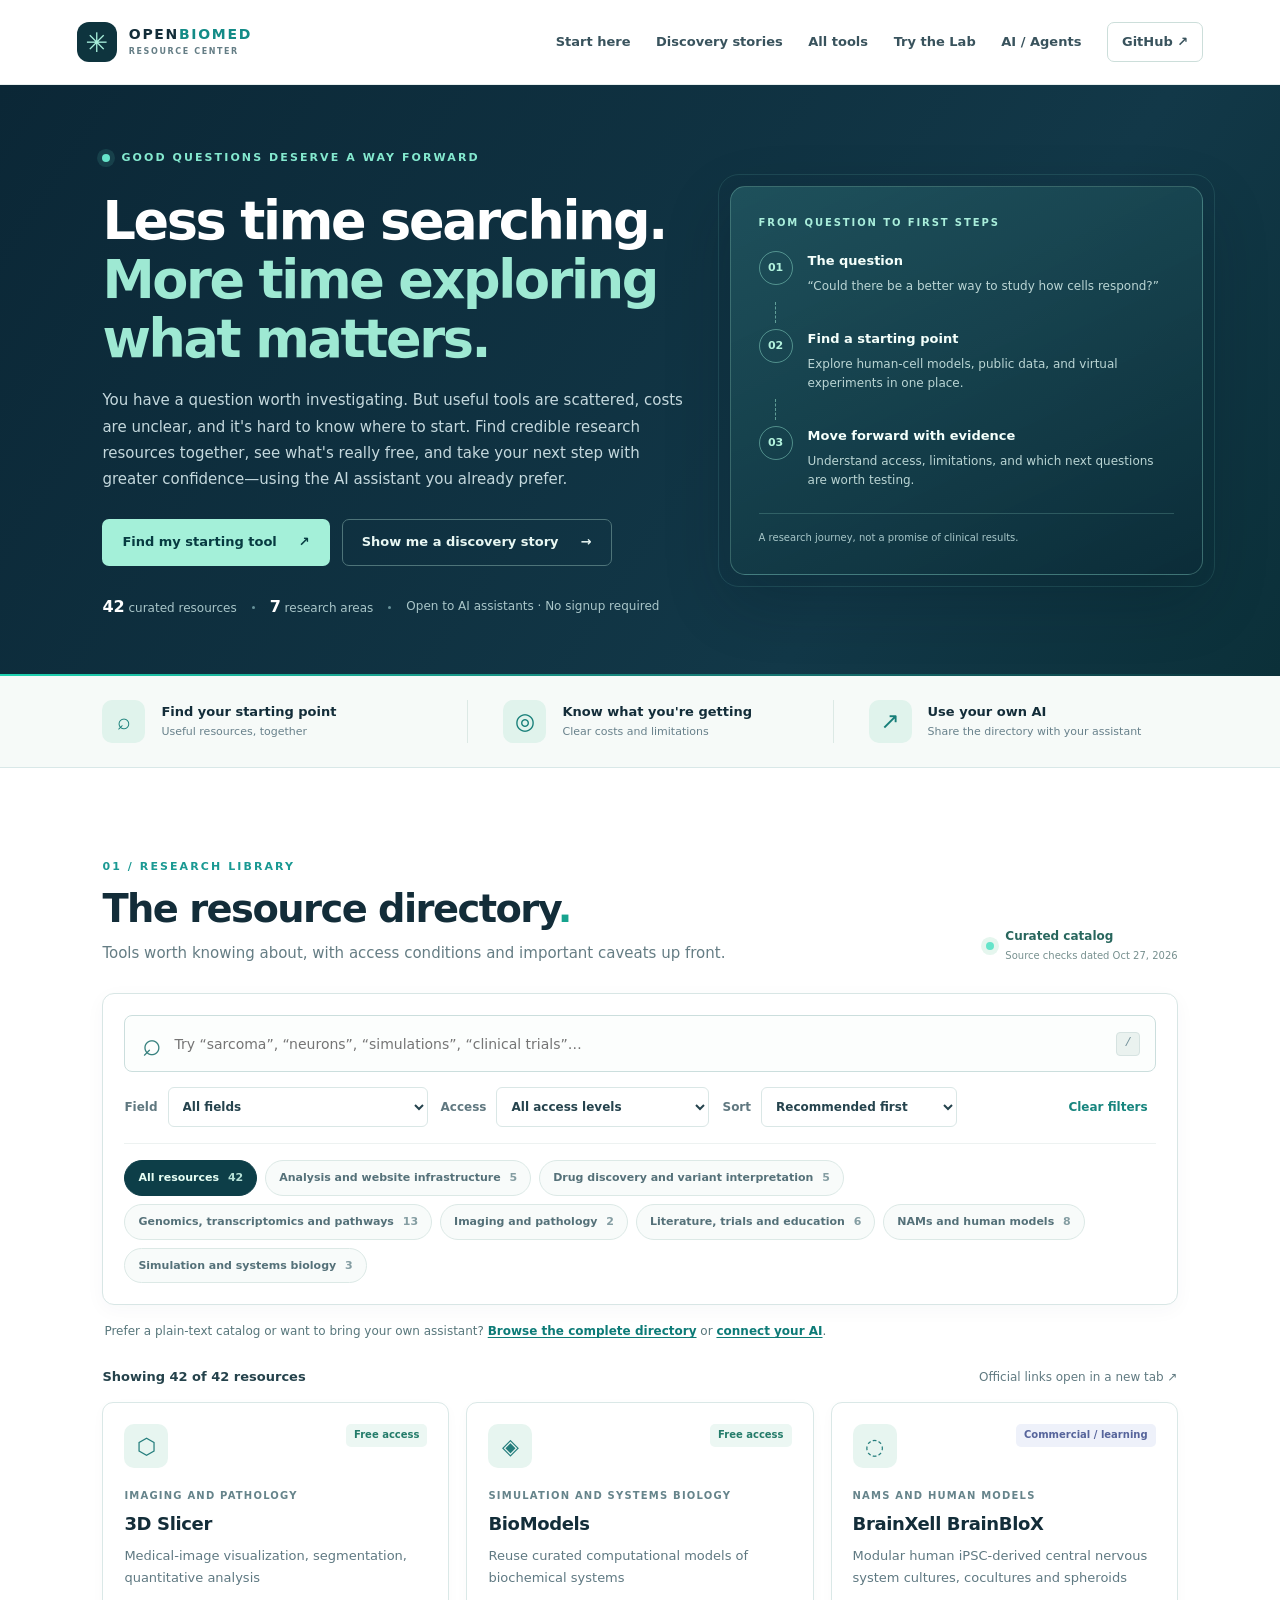
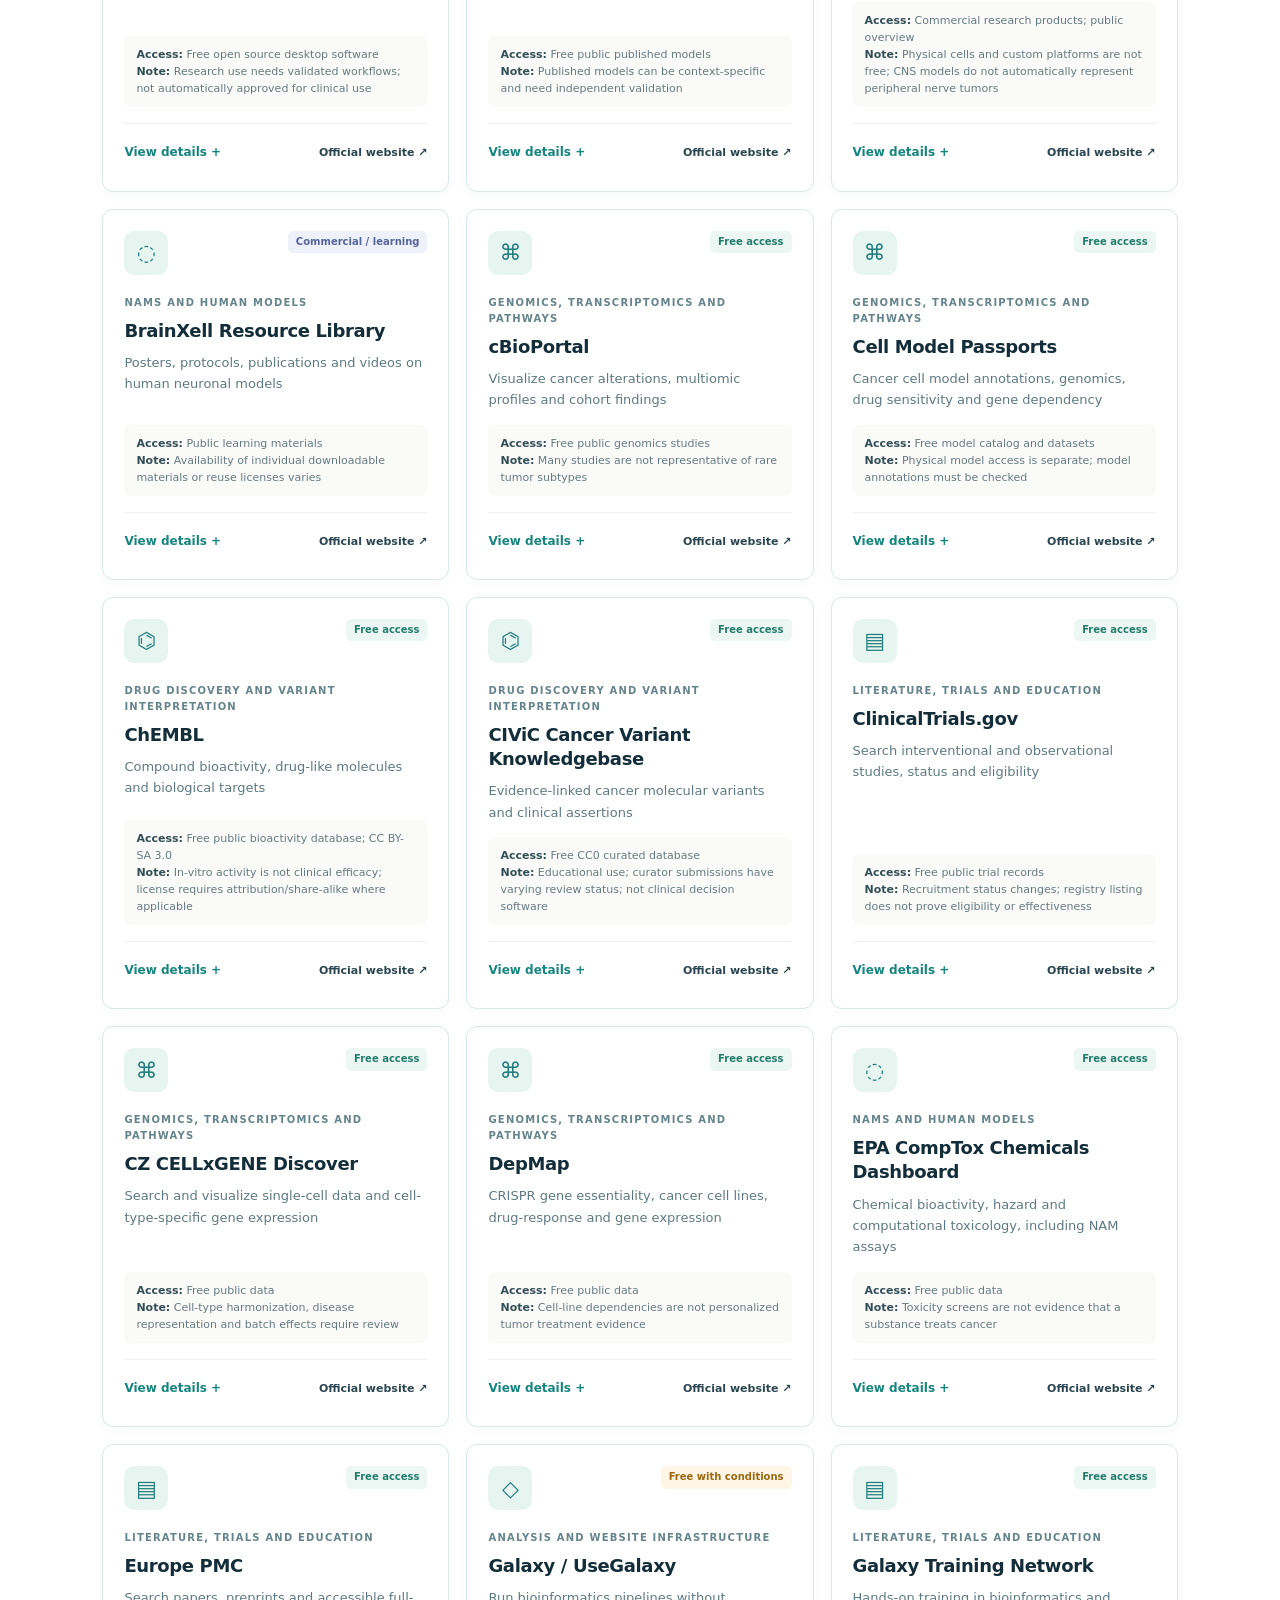
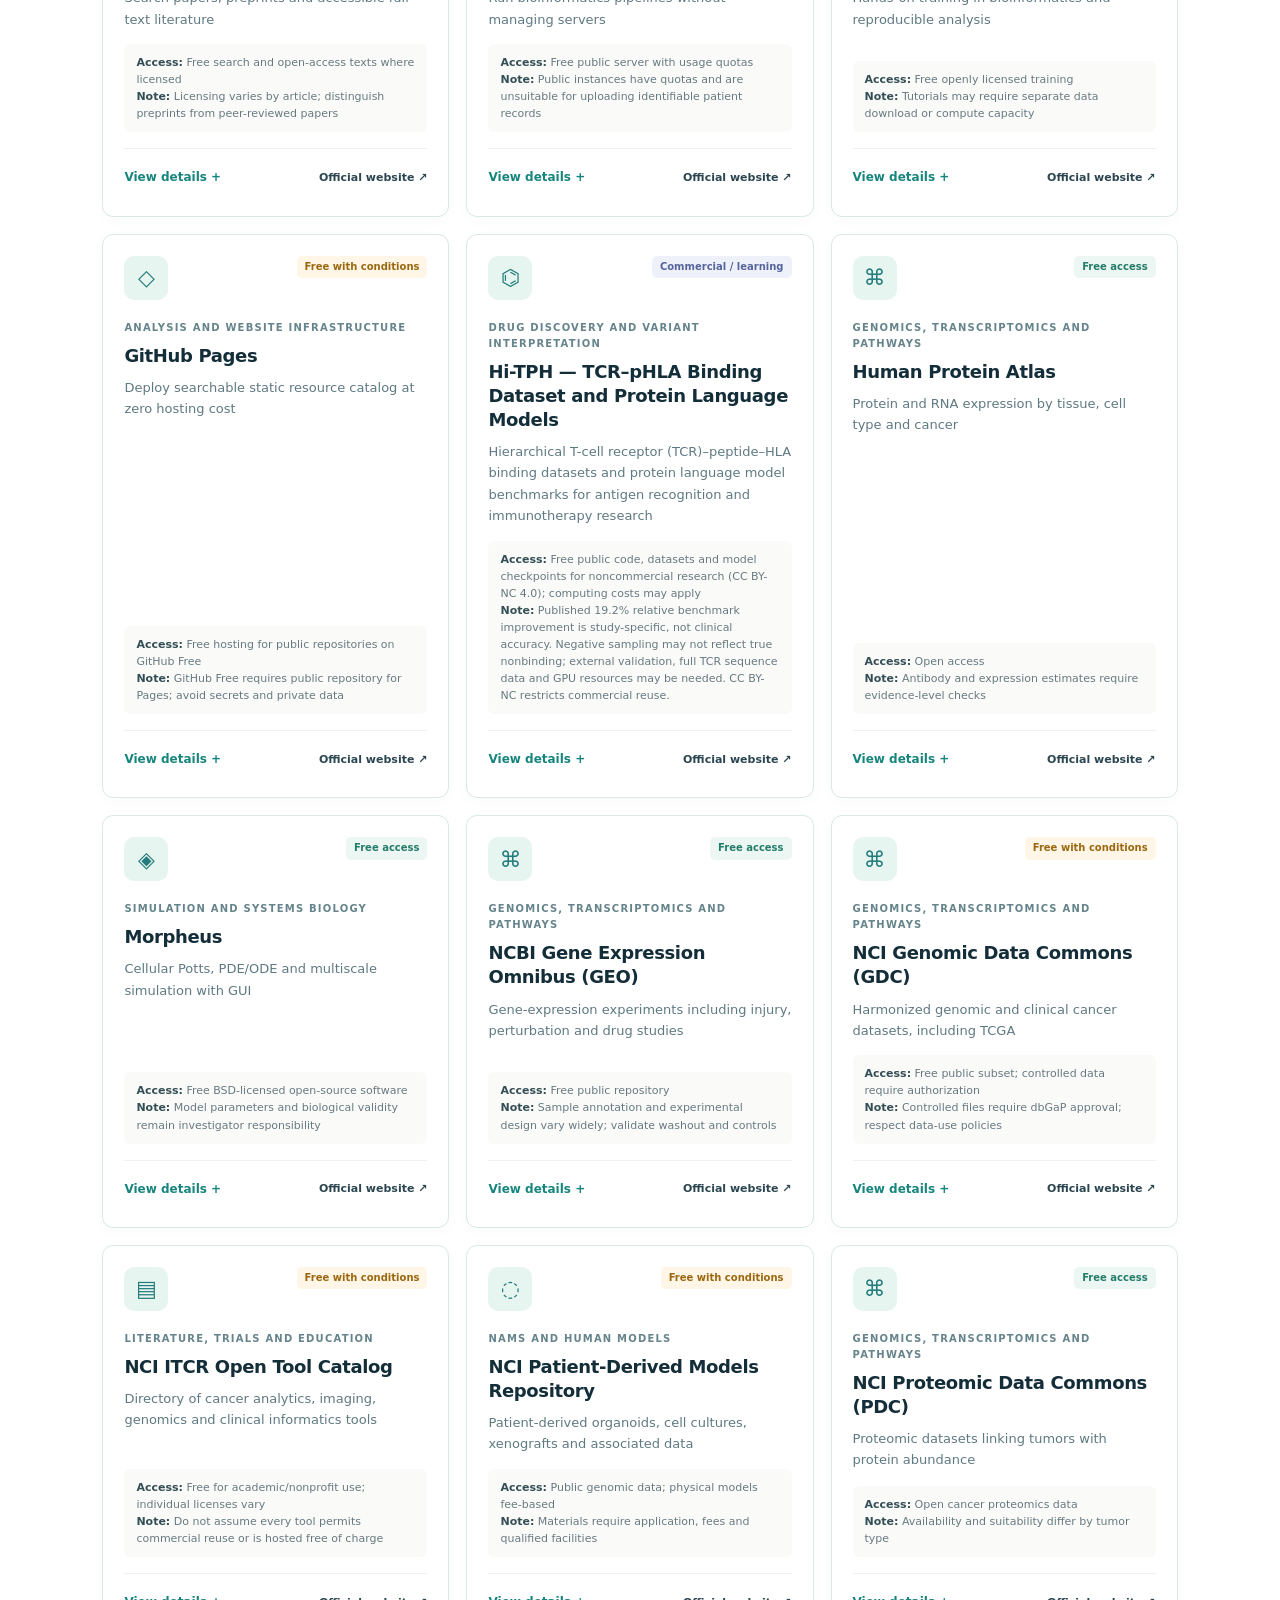
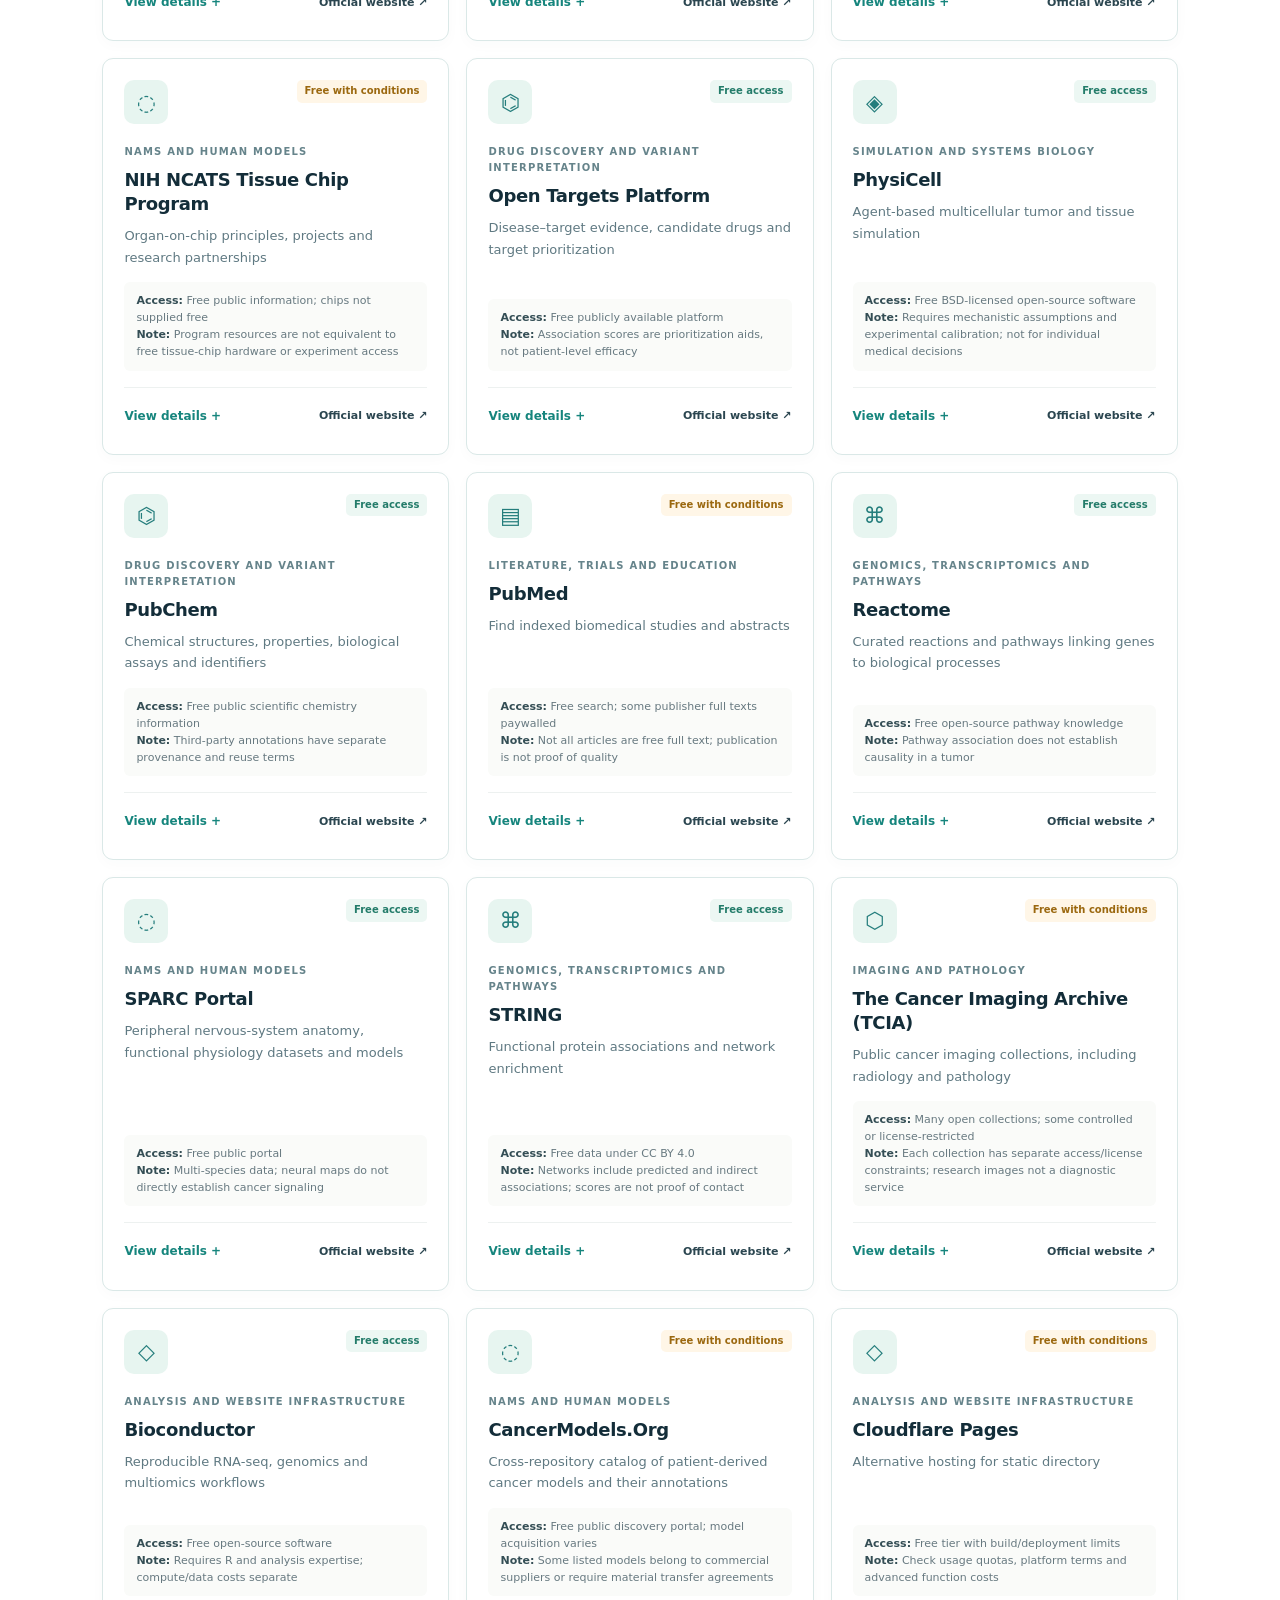
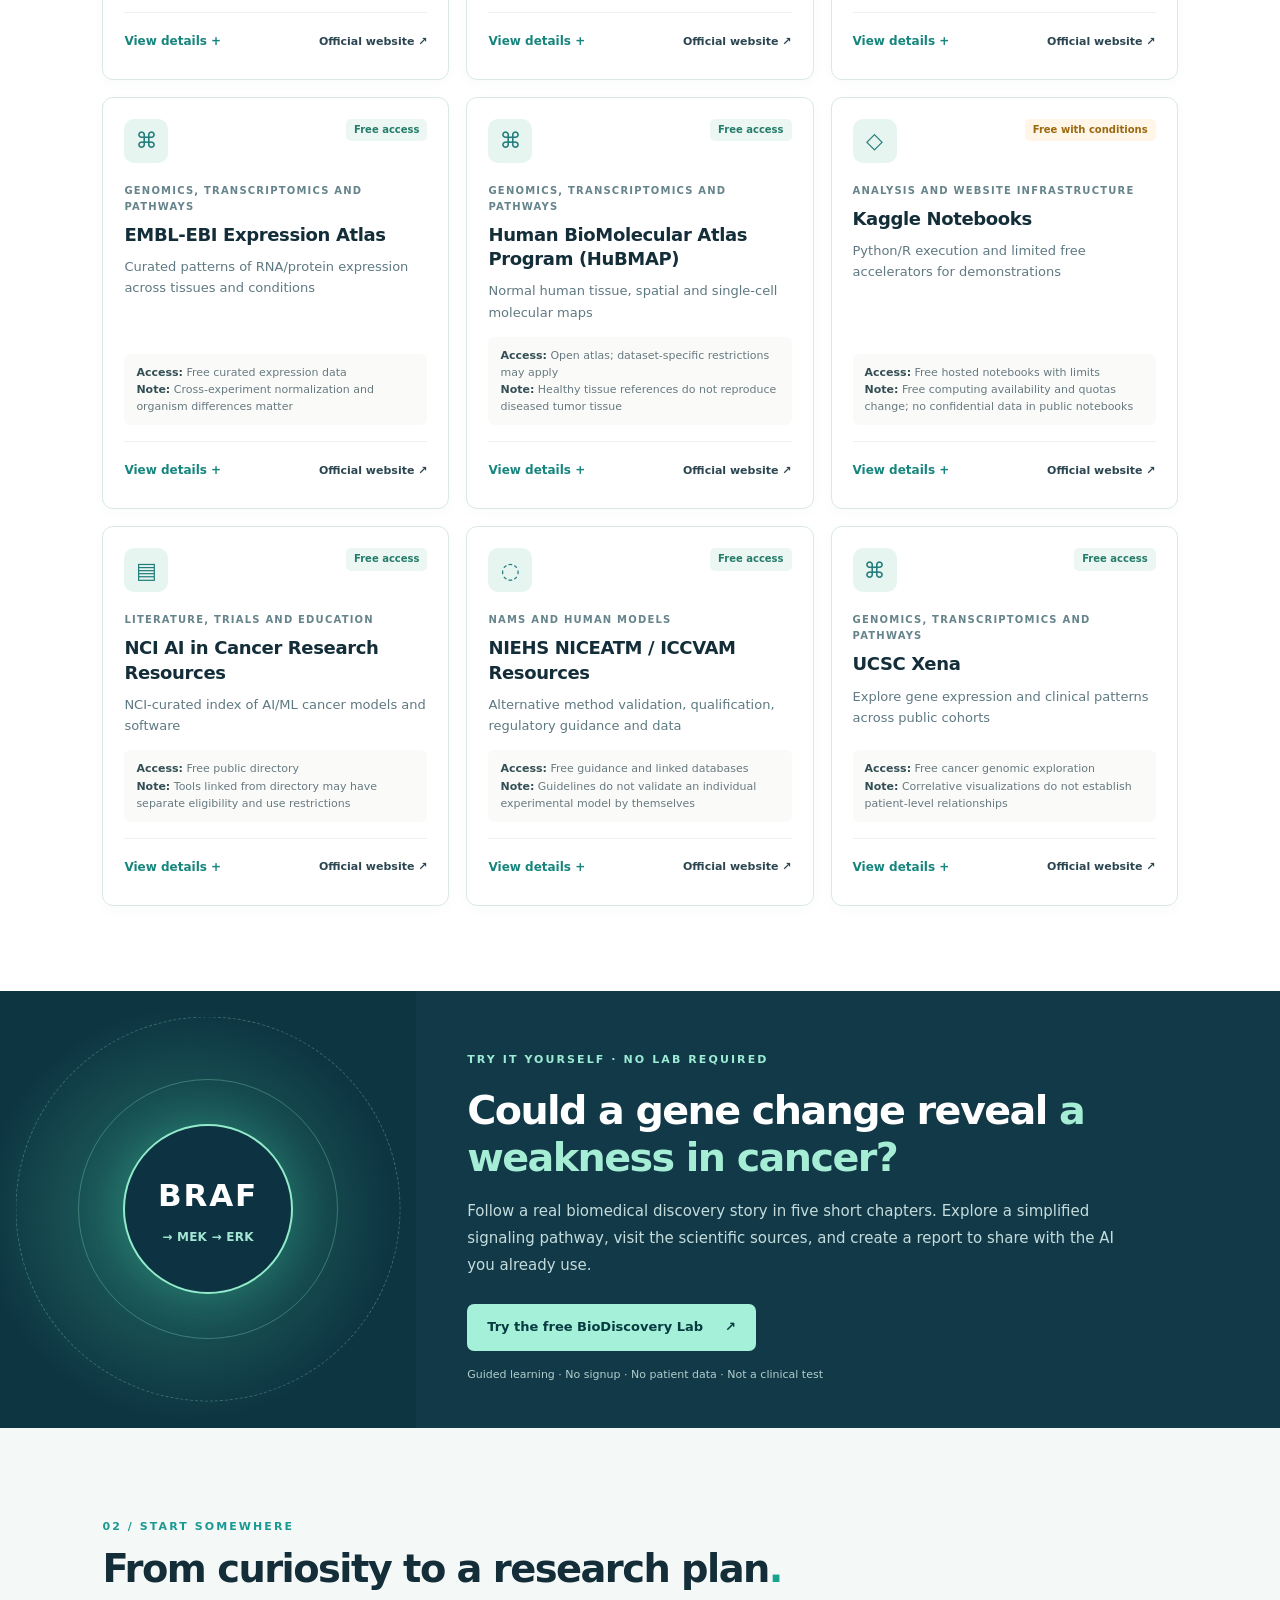
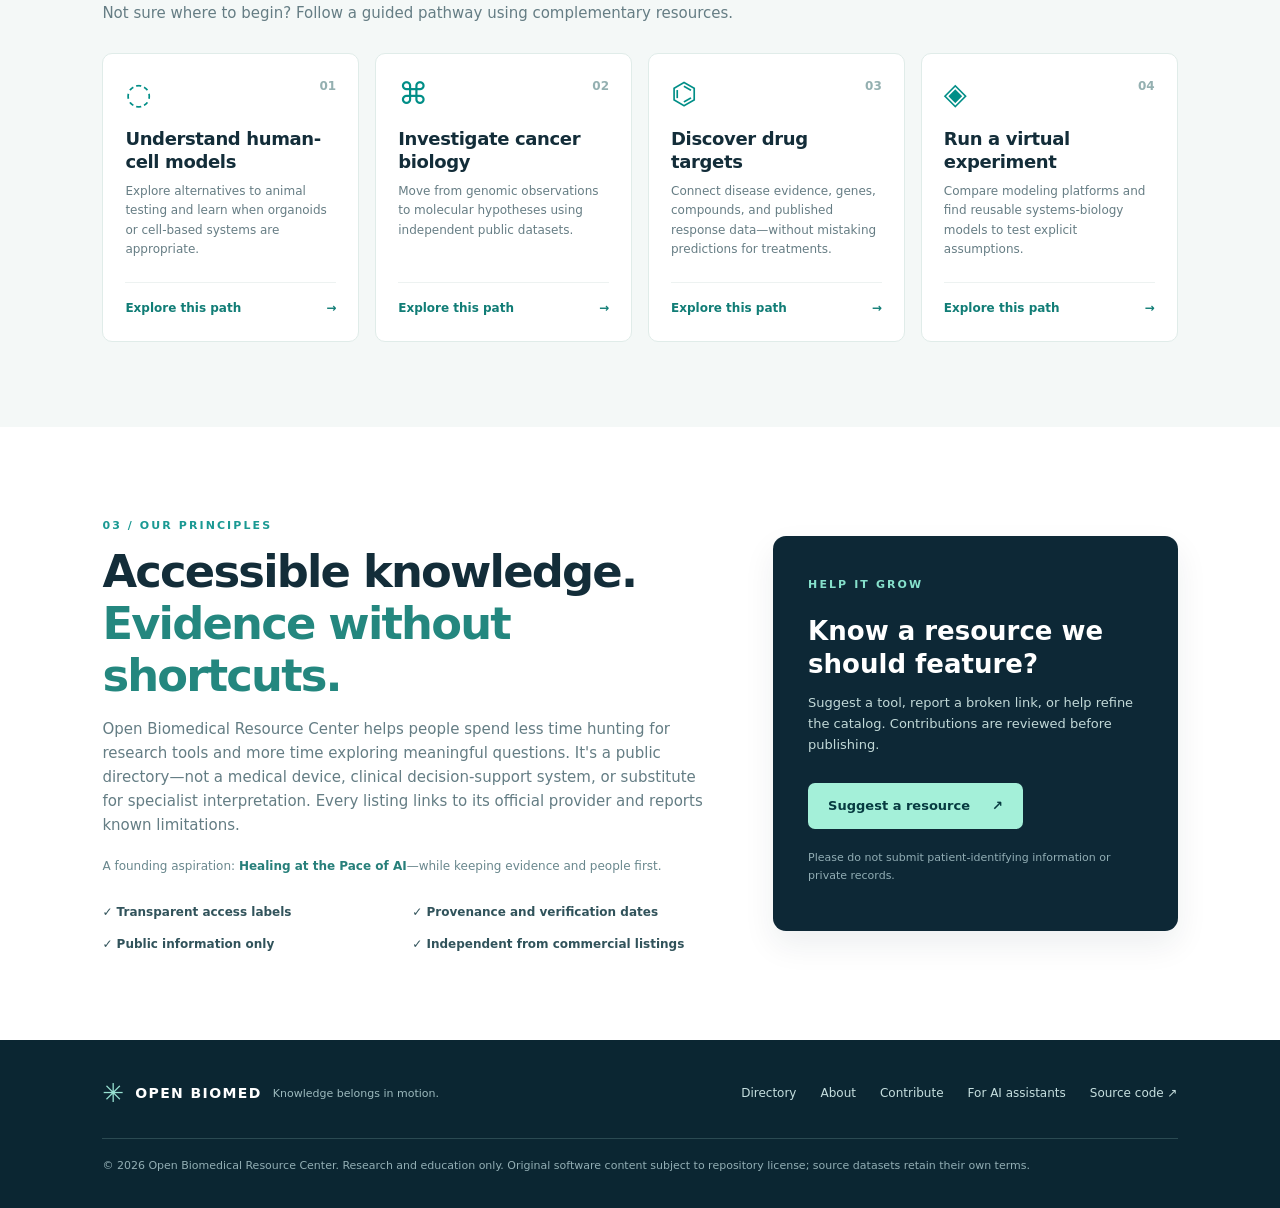
==== index.html @ 21092543 "Link community contributions from site footer" ====
<!doctype html>
<html lang="en">
<head>
  <meta charset="utf-8">
  <meta name="viewport" content="width=device-width, initial-scale=1">
  <meta name="theme-color" content="#0e2433">
  <link rel="canonical" href="https://davidwpace.github.io/open-biomedical-resource-center/">
  <link rel="alternate" type="text/html" href="https://davidwpace.github.io/open-biomedical-resource-center/catalog.html" title="Complete HTML resource directory">
  <link rel="alternate" type="application/json" href="https://davidwpace.github.io/open-biomedical-resource-center/data/resources.json" title="Public resource catalog JSON">
  <link rel="alternate" type="application/json" href="https://davidwpace.github.io/open-biomedical-resource-center/openapi.json" title="OpenAPI definition for read-only catalog">
  <link rel="alternate" type="text/plain" href="https://davidwpace.github.io/open-biomedical-resource-center/llms.txt" title="Optional index for AI assistants">
  <meta name="description" content="Spend less time searching for biomedical research tools. Explore credible resources in one place, understand what's free, and find a practical way to begin.">
  <meta property="og:title" content="Open Biomedical Resource Center">
  <meta property="og:description" content="Less time searching. More time exploring what matters. Find credible research tools, clear access details, and guided starting points.">
  <title>Open Biomedical Resource Center — Less searching. More progress.</title>
  <script type="application/ld+json">[{"@context":"https://schema.org","@type":"WebSite","name":"Open Biomedical Resource Center","url":"https://davidwpace.github.io/open-biomedical-resource-center/","description":"A public biomedical research resource directory providing verified official links, access conditions and methodological limitations. Human- and AI-readable.","potentialAction":{"@type":"ViewAction","target":"https://davidwpace.github.io/open-biomedical-resource-center/catalog.html"}},{"@context":"https://schema.org","@type":"CollectionPage","name":"Public biomedical research resource directory","url":"https://davidwpace.github.io/open-biomedical-resource-center/catalog.html","mainEntity":{"@type":"DataCatalog","name":"Open Biomedical Resource Center public directory","url":"https://davidwpace.github.io/open-biomedical-resource-center/catalog.html","dataset":[{"@type":"Dataset","name":"Open Biomedical Resource Center resource metadata","url":"https://davidwpace.github.io/open-biomedical-resource-center/data/resources.json","distribution":[{"@type":"DataDownload","contentUrl":"https://davidwpace.github.io/open-biomedical-resource-center/data/resources.json","encodingFormat":"application/json"}]}]}}]</script>
  <link rel="stylesheet" href="assets/styles.css">
  <script src="assets/app.js" defer></script>
</head>
<body>
  <a class="skip-link" href="#directory">Skip to resource directory</a>
  <div class="site-shell">
    <header class="site-header">
      <a class="brand" href="#top" aria-label="Open Biomedical Resource Center home">
        <span class="brand-mark" aria-hidden="true">✳</span>
        <span class="brand-name">OPEN<span class="brand-break">BIOMED</span><small>RESOURCE CENTER</small></span>
      </a>
      <nav class="header-nav" aria-label="Main navigation">
        <a href="start.html">Start here</a>
        <a href="stories.html">Discovery stories</a>
        <a href="#directory">All tools</a>
        <a href="lab/braf-melanoma.html">Try the Lab</a>
        <a href="agent-access.html">AI / Agents</a>
        <a class="nav-github" href="https://github.com/davidwpace/open-biomedical-resource-center" target="_blank" rel="noopener noreferrer">GitHub <span aria-hidden="true">↗</span></a>
      </nav>
    </header>

    <main id="top">
      <section class="hero" aria-labelledby="hero-title">
        <div class="hero-content">
          <span class="eyebrow"><span class="pulse" aria-hidden="true"></span> GOOD QUESTIONS DESERVE A WAY FORWARD</span>
          <h1 id="hero-title">Less time searching. <em>More time exploring what matters.</em></h1>
          <p class="hero-description">You have a question worth investigating. But useful tools are scattered, costs are unclear, and it's hard to know where to start. Find credible research resources together, see what's really free, and take your next step with greater confidence—using the AI assistant you already prefer.</p>
          <div class="hero-buttons">
            <a class="primary-button" href="start.html">Find my starting tool <span aria-hidden="true">↗</span></a>
            <a class="secondary-button" href="stories.html">Show me a discovery story <span aria-hidden="true">→</span></a>
          </div>
          <div class="hero-meta"><span><strong id="heroCount">42</strong> curated resources</span><i aria-hidden="true"></i><span><strong id="heroCategories">7</strong> research areas</span><i aria-hidden="true"></i><span>Open to AI assistants · No signup required</span></div>
        </div>
        <aside class="hero-story" aria-label="An example research journey">
          <div class="story-eyebrow">FROM QUESTION TO FIRST STEPS</div>
          <div class="story-step">
            <span class="story-marker" aria-hidden="true">01</span>
            <div><strong>The question</strong><p>“Could there be a better way to study how cells respond?”</p></div>
          </div>
          <div class="story-connector" aria-hidden="true"></div>
          <div class="story-step">
            <span class="story-marker" aria-hidden="true">02</span>
            <div><strong>Find a starting point</strong><p>Explore human-cell models, public data, and virtual experiments in one place.</p></div>
          </div>
          <div class="story-connector" aria-hidden="true"></div>
          <div class="story-step">
            <span class="story-marker" aria-hidden="true">03</span>
            <div><strong>Move forward with evidence</strong><p>Understand access, limitations, and which next questions are worth testing.</p></div>
          </div>
          <p class="story-footnote">A research journey, not a promise of clinical results.</p>
        </aside>
      </section>

      <section class="benefit-strip" aria-label="How this center works">
        <div><span class="strip-icon" aria-hidden="true">⌕</span><div><strong>Find your starting point</strong><small>Useful resources, together</small></div></div>
        <div><span class="strip-icon" aria-hidden="true">◎</span><div><strong>Know what you're getting</strong><small>Clear costs and limitations</small></div></div>
        <div><span class="strip-icon" aria-hidden="true">↗</span><div><strong>Use your own AI</strong><small>Share the directory with your assistant</small></div></div>
      </section>

      <section id="directory" class="directory-section section-pad" aria-labelledby="directory-title">
        <div class="section-heading">
          <div><span class="section-kicker">01 / RESEARCH LIBRARY</span><h2 id="directory-title">The resource directory<span class="period">.</span></h2><p>Tools worth knowing about, with access conditions and important caveats up front.</p></div>
          <div class="verified-note"><span class="verified-dot" aria-hidden="true"></span><span>Curated catalog<br><small>Source checks dated Oct 27, 2026</small></span></div>
        </div>

        <div class="directory-panel">
          <div class="search-area">
            <label class="sr-only" for="search">Search resources</label>
            <span class="search-glass" aria-hidden="true">⌕</span>
            <input id="search" type="search" placeholder="Try “sarcoma”, “neurons”, “simulations”, “clinical trials”…" autocomplete="off">
            <kbd class="search-hint" aria-hidden="true">/</kbd>
          </div>
          <div class="toolbar">
            <label for="category">Field <select id="category"><option value="all">All fields</option></select></label>
            <label for="access">Access <select id="access"><option value="all">All access levels</option><option value="free">Free tools & data</option><option value="mixed">Free with limits</option><option value="commercial">Commercial / learning</option></select></label>
            <label for="sort">Sort <select id="sort"><option value="recommended">Recommended first</option><option value="name">Name A–Z</option><option value="category">Field A–Z</option></select></label>
            <button id="reset" type="button" class="reset-button">Clear filters</button>
          </div>
          <div class="category-chips" id="categoryChips" aria-label="Filter by research field"></div>
        </div>

        <p class="machine-entry">Prefer a plain-text catalog or want to bring your own assistant? <a href="catalog.html">Browse the complete directory</a> or <a href="agent-access.html">connect your AI</a>.</p>
        <div class="results-head"><p id="resultCount" aria-live="polite">Loading resources…</p><p class="results-tip">Official links open in a new tab <span aria-hidden="true">↗</span></p></div>
        <div id="results" class="resource-grid" aria-live="off"></div>
        <div id="empty" class="empty-state" hidden><div aria-hidden="true">⌕</div><h3>No matching resources</h3><p>Try fewer keywords or broaden the filters.</p><button id="emptyReset" type="button" class="primary-button">Reset search</button></div>
        <div id="loadError" class="error-state" hidden><h3>Could not load the directory</h3><p>The catalog was unavailable. Reload this page or view the dataset on GitHub.</p><a href="https://github.com/davidwpace/open-biomedical-resource-center/blob/main/data/resources.json">Open the catalog on GitHub</a></div>
      </section>

      <section id="demo" class="demo-promo" aria-labelledby="demo-title">
        <div class="demo-promo-art" aria-hidden="true"><span class="demo-promo-orbit orbit-one"></span><span class="demo-promo-orbit orbit-two"></span><span class="demo-promo-core">BRAF<span>→ MEK → ERK</span></span></div>
        <div class="demo-promo-copy">
          <span class="section-kicker">TRY IT YOURSELF · NO LAB REQUIRED</span>
          <h2 id="demo-title">Could a gene change reveal <em>a weakness in cancer?</em></h2>
          <p>Follow a real biomedical discovery story in five short chapters. Explore a simplified signaling pathway, visit the scientific sources, and create a report to share with the AI you already use.</p>
          <a class="primary-button" href="lab/braf-melanoma.html">Try the free BioDiscovery Lab <span aria-hidden="true">↗</span></a>
          <small>Guided learning · No signup · No patient data · Not a clinical test</small>
        </div>
      </section>

      <section id="workflows" class="workflows-section section-pad" aria-labelledby="workflows-title">
        <div class="section-heading"><div><span class="section-kicker">02 / START SOMEWHERE</span><h2 id="workflows-title">From curiosity to a research plan<span class="period">.</span></h2><p>Not sure where to begin? Follow a guided pathway using complementary resources.</p></div></div>
        <div class="workflows-grid">
          <article class="workflow-card"><span class="workflow-number">01</span><span class="workflow-icon" aria-hidden="true">◌</span><h3>Understand human-cell models</h3><p>Explore alternatives to animal testing and learn when organoids or cell-based systems are appropriate.</p><button class="workflow-link" data-query="NAMs" data-category="NAMs and human models">Explore this path <span aria-hidden="true">→</span></button></article>
          <article class="workflow-card"><span class="workflow-number">02</span><span class="workflow-icon" aria-hidden="true">⌘</span><h3>Investigate cancer biology</h3><p>Move from genomic observations to molecular hypotheses using independent public datasets.</p><button class="workflow-link" data-query="" data-category="Genomics, transcriptomics and pathways">Explore this path <span aria-hidden="true">→</span></button></article>
          <article class="workflow-card"><span class="workflow-number">03</span><span class="workflow-icon" aria-hidden="true">⌬</span><h3>Discover drug targets</h3><p>Connect disease evidence, genes, compounds, and published response data—without mistaking predictions for treatments.</p><button class="workflow-link" data-query="" data-category="Drug discovery and variant interpretation">Explore this path <span aria-hidden="true">→</span></button></article>
          <article class="workflow-card"><span class="workflow-number">04</span><span class="workflow-icon" aria-hidden="true">◈</span><h3>Run a virtual experiment</h3><p>Compare modeling platforms and find reusable systems-biology models to test explicit assumptions.</p><button class="workflow-link" data-query="" data-category="Simulation and systems biology">Explore this path <span aria-hidden="true">→</span></button></article>
        </div>
      </section>

      <section id="about" class="about-section section-pad" aria-labelledby="about-title">
        <div class="about-text"><span class="section-kicker">03 / OUR PRINCIPLES</span><h2 id="about-title">Accessible knowledge.<br><em>Evidence without shortcuts.</em></h2><p>Open Biomedical Resource Center helps people spend less time hunting for research tools and more time exploring meaningful questions. It's a public directory—not a medical device, clinical decision-support system, or substitute for specialist interpretation. Every listing links to its official provider and reports known limitations.</p><p class="founder-line">A founding aspiration: <em>Healing at the Pace of AI</em>—while keeping evidence and people first.</p>
        <div class="about-points"><span>✓ Transparent access labels</span><span>✓ Provenance and verification dates</span><span>✓ Public information only</span><span>✓ Independent from commercial listings</span></div></div>
        <div class="contribute-panel"><span class="section-kicker">HELP IT GROW</span><h3>Know a resource we should feature?</h3><p>Suggest a tool, report a broken link, or help refine the catalog. Contributions are reviewed before publishing.</p><a class="primary-button" href="https://github.com/davidwpace/open-biomedical-resource-center/issues/new" target="_blank" rel="noopener noreferrer">Suggest a resource <span aria-hidden="true">↗</span></a><p class="fine-print">Please do not submit patient-identifying information or private records.</p></div>
      </section>
    </main>
    <footer class="site-footer"><div><span class="footer-mark">✳</span><strong>OPEN BIOMED</strong><small>Knowledge belongs in motion.</small></div><div class="footer-links"><a href="#directory">Directory</a><a href="#about">About</a><a href="contribute.html">Contribute</a><a href="agent-access.html">For AI assistants</a><a href="https://github.com/davidwpace/open-biomedical-resource-center" target="_blank" rel="noopener noreferrer">Source code ↗</a></div><p>© <span id="year"></span> Open Biomedical Resource Center. Research and education only. Original software content subject to repository license; source datasets retain their own terms.</p></footer>
  </div>

  <noscript><p class="js-fallback">JavaScript is disabled. <a href="catalog.html">View all biomedical resources in the accessible HTML directory</a>.</p></noscript>
  <dialog id="resourceDialog" aria-labelledby="dialogTitle">
    <div class="dialog-inner"><div class="dialog-top"><span class="section-kicker">RESOURCE DETAILS</span><button type="button" id="closeDialog" class="dialog-close" aria-label="Close resource details">×</button></div><div id="detailContent"></div></div>
  </dialog>
</body>
</html>
---- assets/styles.css ----
:root{color-scheme:light;--ink:#132d39;--sub:#57707a;--deep:#0d2836;--teal:#138b87;--aqua:#bbefe5;--mint:#ecf8f4;--border:#d9e8e8;--paper:#fff;--cream:#f7f9f7;--shadow:0 14px 32px rgba(14,46,56,.075);font-family:Inter,ui-sans-serif,system-ui,-apple-system,"Segoe UI",Roboto,Arial,sans-serif;font-synthesis:none}
*{box-sizing:border-box}html{scroll-behavior:smooth;scroll-padding-top:95px}body{margin:0;color:var(--ink);background:var(--paper);font-size:15px;line-height:1.6}button,input,select{font:inherit}button{cursor:pointer}a{color:inherit}a:focus-visible,button:focus-visible,input:focus-visible,select:focus-visible{outline:3px solid #36bfc0;outline-offset:3px}button:disabled{cursor:not-allowed;opacity:.5}
[hidden]{display:none!important}.sr-only{position:absolute;width:1px;height:1px;overflow:hidden;clip:rect(0,0,0,0);white-space:nowrap}.skip-link{position:absolute;left:14px;top:-70px;z-index:100;padding:10px 16px;background:white}.skip-link:focus{top:10px}
.site-shell{overflow:clip}.site-header{height:85px;padding:0 clamp(20px,6vw,100px);display:flex;align-items:center;justify-content:space-between;border-bottom:1px solid #e8efee;background:rgba(255,255,255,.97);position:relative;z-index:2}
.brand{display:inline-flex;align-items:center;gap:12px;text-decoration:none}.brand-mark{width:40px;height:40px;display:grid;place-items:center;background:#0e343e;border-radius:12px;color:#a8f0dc;font-size:27px;line-height:1}.brand-name{font-size:14px;font-weight:900;letter-spacing:.12em;line-height:1.07}.brand-break{color:var(--teal)}.brand-name small{display:block;margin-top:6px;color:#647d85;font-size:8px;font-weight:800;letter-spacing:.2em}.header-nav{display:flex;align-items:center;gap:clamp(15px,2vw,36px)}.header-nav a{text-decoration:none;font-size:13px;font-weight:650;color:#39535d}.header-nav a:hover{color:var(--teal)}.header-nav .nav-github{padding:9px 14px;border:1px solid #ccdeda;border-radius:7px}
.hero{display:grid;grid-template-columns:minmax(0,1.13fr) minmax(320px,.87fr);min-height:515px;overflow:hidden;background:linear-gradient(124deg,#0b2736,#123848 70%,#0b3039);color:white;position:relative}.hero:after{content:"";position:absolute;bottom:0;left:0;right:0;height:2px;background:linear-gradient(90deg,#1fd3b2,transparent)}.hero-content{padding:clamp(58px,7vw,105px) 0 56px clamp(25px,8vw,125px);position:relative;z-index:1;max-width:850px}.eyebrow,.section-kicker{font-size:11px;font-weight:800;letter-spacing:.19em;color:#1a9993}.hero .eyebrow{color:#84e9cf;display:flex;gap:11px;align-items:center}.pulse,.verified-dot{width:8px;height:8px;border-radius:50%;background:#66e4ca;box-shadow:0 0 0 5px rgba(102,228,202,.12)}.hero h1{font-size:clamp(38px,4.2vw,68px);line-height:1.12;font-weight:750;letter-spacing:-.045em;max-width:760px;margin:27px 0 22px}.hero h1 em{font-style:normal;color:#9ee9d3}.hero-description{max-width:620px;color:#c4d8dd;font-size:16px;line-height:1.85;margin:0}.hero-buttons{display:flex;gap:12px;flex-wrap:wrap;margin-top:32px}.primary-button,.secondary-button{display:inline-flex;align-items:center;gap:22px;border:1px solid transparent;border-radius:7px;padding:12px 19px;font-weight:750;font-size:13px;text-decoration:none}.primary-button{color:#073b41;background:#a4f0d9}.primary-button:hover{background:#c6fff0}.secondary-button{background:transparent;color:#e8f7f3;border-color:#4e7479}.secondary-button:hover{border-color:#b0d5d2}.hero-meta{display:flex;flex-wrap:wrap;align-items:center;gap:15px;margin-top:37px;color:#a9c6c9;font-size:12px}.hero-meta strong{font-size:16px;color:white}.hero-meta i{width:3px;height:3px;background:#68939a;border-radius:50%}
.hero-art{position:relative;min-height:400px;align-self:stretch;overflow:hidden;background:radial-gradient(circle at 53% 49%,rgba(28,159,142,.20),transparent 40%)}.orbit{position:absolute;top:50%;left:51%;transform:translate(-50%,-50%) rotate(-20deg);border:1px solid rgba(133,231,208,.23);border-radius:50%}.orbit-a{width:270px;height:270px}.orbit-b{width:410px;height:410px;border-style:dashed}.orbit-c{width:570px;height:570px}.core{position:absolute;width:190px;height:190px;border-radius:50%;background:radial-gradient(circle at 40% 35%,#214f5b,#092936);border:1px solid #4f8a8c;box-shadow:0 0 90px rgba(24,196,162,.18),inset 0 0 33px rgba(121,235,206,.10);top:50%;left:51%;transform:translate(-50%,-50%);display:flex;flex-direction:column;align-items:center;justify-content:center;color:#89dacc;font-size:10px;font-weight:800;letter-spacing:.25em}.core-symbol{font-size:70px;line-height:1.25;color:#bbfae7}.node{position:absolute;width:13px;height:13px;background:#b1f5e1;border:3px solid #276a70;border-radius:50%;box-shadow:0 0 19px #4fe5bb}.node-1{top:18%;left:30%}.node-2{top:33%;left:81%}.node-3{top:73%;left:20%}.node-4{top:84%;left:70%}.node-5{top:12%;left:67%}.connection{position:absolute;border-top:1px solid rgba(167,250,228,.4);transform-origin:0 0}.con-a{width:225px;top:30%;left:30%;transform:rotate(30deg)}.con-b{width:230px;top:75%;left:20%;transform:rotate(-21deg)}.con-c{width:166px;top:36%;left:64%;transform:rotate(100deg)}.art-label{position:absolute;font-size:9px;color:#9fcacc;letter-spacing:.18em}.art-label-top{top:13%;left:13%}.art-label-bottom{bottom:12%;right:10%}
.benefit-strip{display:grid;grid-template-columns:repeat(3,1fr);gap:20px;padding:24px clamp(25px,8vw,125px);border-bottom:1px solid var(--border);background:#f6faf8}.benefit-strip>div{display:flex;align-items:center;gap:16px}.benefit-strip>div+div{border-left:1px solid #dce9e5;padding-left:35px}.strip-icon{display:grid;place-items:center;width:43px;height:43px;border-radius:10px;background:#e0f3ec;color:#167e78;font-size:23px;flex-shrink:0}.benefit-strip strong,.benefit-strip small{display:block}.benefit-strip strong{font-size:13px}.benefit-strip small{font-size:11px;color:#68818b}
.section-pad{padding:85px clamp(25px,8vw,125px)}.section-heading{display:flex;justify-content:space-between;align-items:end;gap:18px;margin-bottom:28px}.section-heading h2,.about-section h2{font-size:clamp(29px,3vw,44px);letter-spacing:-.04em;line-height:1.16;font-weight:740;margin:10px 0}.period{color:#17a38e}.section-heading p{color:#657d84;margin:0;max-width:670px}.verified-note{font-size:12px;font-weight:700;display:flex;align-items:center;gap:11px;color:#28665d;white-space:nowrap}.verified-note small{font-size:10px;color:#77908f;font-weight:500}.verified-dot{box-shadow:0 0 0 5px #e5f6ee}
.directory-panel{border:1px solid #d8e6e5;border-radius:12px;background:#fff;padding:21px;box-shadow:0 5px 20px rgba(28,65,71,.035)}.search-area{height:57px;display:flex;align-items:center;position:relative;border:1px solid #cbdedd;border-radius:8px;background:#fcfefd}.search-area:focus-within{border-color:#21a19a;box-shadow:0 0 0 3px rgba(33,161,154,.1)}.search-glass{color:#38827f;font-size:33px;margin-left:17px;line-height:1}.search-area input{flex:1;min-width:0;padding:15px 12px;border:0;outline:0;background:transparent;color:#193641;font-size:14px}.search-area input:focus-visible{outline:0}.search-hint{font-size:12px;color:#729099;background:#eaf2ef;border:1px solid #d6e3e1;border-radius:4px;padding:1px 7px;margin-right:15px}.toolbar{display:flex;align-items:center;gap:13px;flex-wrap:wrap;margin-top:15px}.toolbar label{display:flex;align-items:center;gap:10px;font-size:12px;font-weight:750;color:#607880}.toolbar select{border:1px solid #dae7e6;border-radius:6px;padding:9px 32px 9px 10px;background:#fff;max-width:260px;color:#25434d;min-height:40px;font-size:12px}.reset-button{border:0;color:#17857e;background:transparent;margin-left:auto;font-size:12px;font-weight:750;padding:8px}.reset-button:hover{text-decoration:underline}.category-chips{display:flex;align-items:center;gap:8px;flex-wrap:wrap;border-top:1px solid #edf2f1;padding-top:16px;margin-top:16px}.chip{border:1px solid #dce9e6;background:#f8fbfa;border-radius:999px;padding:8px 13px;font-size:11px;font-weight:750;color:#557179}.chip span{color:#849da2;margin-left:5px}.chip:hover{border-color:#77beb0}.chip[aria-pressed=true]{background:#0d3e48;color:#e7fff5;border-color:#0d3e48}.chip[aria-pressed=true] span{color:#b6e1d7}
.results-head{display:flex;justify-content:space-between;gap:10px;align-items:center;margin:26px 0 14px}.results-head p{margin:0;color:#607a81;font-size:12px}.results-head #resultCount{font-size:13px;color:#24424b;font-weight:750}.resource-grid{display:grid;grid-template-columns:repeat(3,minmax(0,1fr));gap:17px}.resource-card{display:flex;flex-direction:column;min-width:0;border:1px solid #dae8e7;border-radius:11px;background:white;padding:21px;box-shadow:0 4px 14px rgba(34,71,80,.025);transition:box-shadow .17s,transform .17s}.resource-card:hover{box-shadow:var(--shadow);transform:translateY(-3px)}.card-top{display:flex;justify-content:space-between;align-items:start;gap:8px}.resource-icon{width:44px;height:44px;border-radius:10px;display:grid;place-items:center;background:#e7f5f0;font-size:22px;color:#247d7c}.card-category{font-size:10px;text-transform:uppercase;letter-spacing:.12em;color:#66848b;font-weight:850;margin:20px 0 3px}.resource-card h3{font-size:18px;line-height:1.34;letter-spacing:-.02em;margin:5px 0 9px}.resource-card .description{color:#5f7982;font-size:13px;margin:0 0 14px;line-height:1.65;flex:1}.access-pill{border-radius:5px;background:#ecf7f3;color:#247c6a;padding:5px 8px;font-size:10px;font-weight:850;line-height:1.25;text-align:right}.access-pill.mixed{background:#fff6e7;color:#9b680f}.access-pill.commercial{background:#eef1fa;color:#56649b}.card-limit{font-size:11px;background:#fafbf9;color:#677980;padding:10px 12px;border-radius:6px;line-height:1.55;margin-top:auto}.card-limit strong{color:#344e55}.card-footer{display:flex;justify-content:space-between;align-items:center;gap:6px;margin-top:16px;padding-top:12px;border-top:1px solid #edf1f0}.detail-button{font-size:12px;border:0;color:#16857d;background:transparent;padding:7px 0;font-weight:800}.official-link{font-size:11px;font-weight:750;text-decoration:none;color:#2b4650;padding:6px 0}.official-link:hover,.detail-button:hover{text-decoration:underline}
.empty-state,.error-state{text-align:center;padding:55px 25px;background:#f8fbfa;border:1px dashed #bdd9d5;border-radius:12px}.empty-state>div{font-size:60px;color:#89bdb8}.empty-state h3,.error-state h3{margin:4px 0}.empty-state p,.error-state p{color:#64808a}
.workflows-section{background:#f4f8f7}.workflows-grid{display:grid;grid-template-columns:repeat(4,minmax(0,1fr));gap:16px}.workflow-card{background:#fff;padding:25px 22px 23px;border-radius:10px;border:1px solid #e0ece9;min-height:285px;display:flex;flex-direction:column;position:relative}.workflow-number{position:absolute;right:22px;top:23px;font-size:12px;color:#94b0b1;font-weight:750}.workflow-icon{font-size:30px;color:#008e87;line-height:1}.workflow-card h3{line-height:1.28;font-size:18px;letter-spacing:-.02em;margin:18px 0 9px}.workflow-card p{font-size:12px;color:#667d84;margin:0 0 23px;flex:1}.workflow-link{display:flex;align-items:center;justify-content:space-between;text-align:left;border:0;border-top:1px solid #edf2f1;padding:16px 0 0;background:transparent;font-size:12px;font-weight:800;color:#117d76}.workflow-link:hover{text-decoration:underline}
.about-section{display:grid;grid-template-columns:1.2fr .8fr;gap:clamp(30px,5vw,100px);align-items:center}.about-section h2{font-size:clamp(32px,3.5vw,52px)}.about-section h2 em{font-style:normal;color:#24877f}.about-text>p{max-width:700px;color:#647d84}.about-points{display:grid;grid-template-columns:1fr 1fr;gap:13px;margin-top:27px;font-size:12px;font-weight:700;color:#31535b}.contribute-panel{padding:35px;background:var(--deep);color:white;border-radius:13px;box-shadow:var(--shadow)}.contribute-panel .section-kicker{color:#86e1cc}.contribute-panel h3{font-size:26px;line-height:1.25;margin:20px 0 10px}.contribute-panel>p{color:#c2d9d8;font-size:13px}.contribute-panel .primary-button{margin-top:14px}.contribute-panel .fine-print{font-size:11px;color:#91adb4;margin-top:20px}
.site-footer{padding:33px clamp(25px,8vw,125px);background:#0b2632;color:white;display:grid;grid-template-columns:1fr auto;gap:24px}.site-footer>div:first-child{display:flex;gap:11px;align-items:center}.footer-mark{font-size:26px;color:#97e1d1}.site-footer strong{font-size:14px;letter-spacing:.1em}.site-footer small{color:#9cb9bd;font-size:11px}.footer-links{display:flex;flex-wrap:wrap;gap:24px;align-items:center}.footer-links a{font-size:12px;text-decoration:none;color:#c6dfdf}.footer-links a:hover{text-decoration:underline}.site-footer>p{grid-column:1/-1;border-top:1px solid #2b4a52;padding-top:18px;margin:0;font-size:11px;color:#92aeb4}
dialog{border:0;border-radius:14px;max-width:min(640px,calc(100vw - 28px));width:100%;max-height:85vh;padding:0;box-shadow:0 32px 90px #08202a55;color:var(--ink)}dialog::backdrop{background:rgba(6,24,34,.62)}.dialog-inner{padding:28px}.dialog-top{display:flex;justify-content:space-between;align-items:center}.dialog-close{border:0;background:#edf4f2;border-radius:8px;font-size:26px;width:37px;height:37px;line-height:1;color:#34525a}.dialog-inner h2{font-size:28px;line-height:1.2;margin:16px 0 10px}.dialog-inner p{color:#5f7881;font-size:13px}.detail-info{display:grid;grid-template-columns:115px 1fr;gap:12px;border-top:1px solid #e1ebea;padding:14px 0;font-size:13px}.detail-info dt{color:#6a838a;font-weight:750}.detail-info dd{margin:0;color:#273e47;overflow-wrap:anywhere}.dialog-actions{display:flex;gap:12px;flex-wrap:wrap;margin-top:20px}.dialog-actions .primary-button{background:#106f6b;color:#fff}.dialog-actions .secondary-button{color:#24515b;border-color:#cfdfdc}.dialog-actions .secondary-button:hover{border-color:#118d85}
@media(max-width:1150px){.resource-grid{grid-template-columns:repeat(2,minmax(0,1fr))}.workflows-grid{grid-template-columns:repeat(2,minmax(0,1fr))}.hero-content{padding-left:45px}.hero-art{opacity:.7}}
@media(max-width:760px){.site-header{padding:0 20px;height:75px}.header-nav{gap:14px}.header-nav a:nth-child(2),.header-nav a:nth-child(4),.header-nav a:nth-child(5),.header-nav a:nth-child(6){display:none}.hero{grid-template-columns:1fr}.hero-content{padding:55px 22px 45px}.hero h1{font-size:clamp(37px,9vw,57px)}.hero-art{min-height:0;height:160px;opacity:.35;position:absolute;width:100%;right:-40%;bottom:-30px;pointer-events:none}.hero-meta{margin-top:28px}.benefit-strip{padding:18px 22px;gap:12px}.benefit-strip>div{gap:8px}.benefit-strip>div+div{padding-left:10px}.strip-icon{width:30px;height:30px;font-size:18px}.benefit-strip small{display:none}.section-pad{padding:60px 20px}.section-heading{align-items:start}.verified-note{display:none}.toolbar{gap:8px}.toolbar label{flex:1;flex-direction:column;align-items:stretch;gap:3px;min-width:130px}.toolbar select{max-width:none;width:100%}.reset-button{margin:0}.resource-grid{grid-template-columns:1fr}.workflows-grid{grid-template-columns:1fr}.workflow-card{min-height:0}.about-section{grid-template-columns:1fr;gap:22px}.site-footer{grid-template-columns:1fr;padding:30px 20px}.results-tip{display:none}}
@media(max-width:420px){.brand-name{font-size:11px}.brand-mark{width:32px;height:32px}.header-nav .nav-github{display:none}.hero-buttons{display:grid}.hero-buttons a{justify-content:space-between}.benefit-strip{gap:4px}.benefit-strip>div{flex-direction:column;align-items:start}.benefit-strip>div+div{padding-left:9px}.benefit-strip strong{font-size:11px}.section-heading h2{font-size:31px}.about-points{grid-template-columns:1fr}.detail-info{grid-template-columns:1fr;gap:2px}.dialog-inner{padding:20px}}
@media(prefers-reduced-motion:reduce){*,*::before,*::after{scroll-behavior:auto!important;transition:none!important;animation:none!important}}


/* Benefit-first hero: a plain-language research journey replaces abstract decoration. */
.hero{grid-template-columns:minmax(0,1.08fr) minmax(345px,.92fr)}
.hero-content{padding:clamp(55px,5vw,78px) 0 56px clamp(25px,8vw,125px)}
.hero h1{font-size:clamp(37px,4.1vw,63px);max-width:740px;line-height:1.13;margin:24px 0 19px}
.hero-description{max-width:625px;font-size:15px;line-height:1.75}
.hero-buttons{margin-top:27px}
.hero-meta{margin-top:28px}
.hero-story{align-self:center;margin:32px clamp(22px,6vw,92px) 32px clamp(16px,3vw,42px);padding:28px;background:linear-gradient(155deg,rgba(36,92,101,.72),rgba(11,44,56,.85));border:1px solid rgba(164,240,217,.28);border-radius:15px;box-shadow:0 24px 65px rgba(2,22,28,.24);position:relative}
.hero-story::before{content:"";position:absolute;inset:-13px;border:1px solid rgba(133,231,208,.12);border-radius:21px;pointer-events:none}
.story-eyebrow{font-size:10px;letter-spacing:.19em;color:#a9eedb;font-weight:800;margin-bottom:20px}
.story-step{display:flex;align-items:start;gap:15px}
.story-marker{width:34px;height:34px;display:grid;place-items:center;flex:0 0 auto;border:1px solid rgba(151,236,213,.45);border-radius:50%;color:#b2f2dd;font-size:11px;font-weight:850}
.story-step strong{display:block;font-size:13px;color:#f4fffb}
.story-step p{font-size:12px;color:#bad5d4;line-height:1.6;margin:5px 0 0}
.story-connector{margin:6px 0 6px 16px;border-left:1px dashed rgba(164,240,217,.52);height:21px}
.story-footnote{border-top:1px solid rgba(164,240,217,.20);padding-top:16px;margin:23px 0 0;color:#a8c7c9;font-size:10px;line-height:1.6}
.founder-line{font-size:12px!important;color:#69878d!important;margin-top:20px}
.founder-line em{color:#277f7a;font-style:normal;font-weight:800}
@media(max-width:1100px){.hero-story{margin:24px 24px 24px 14px;padding:22px}.hero h1{font-size:clamp(37px,4vw,48px)}}
@media(max-width:760px){.hero{grid-template-columns:1fr}.hero-content{padding:42px 22px 42px}.hero h1{font-size:clamp(37px,8.5vw,54px)}.hero-description{font-size:15px;line-height:1.65}.hero-story{display:none}.hero-meta{margin-top:23px}.benefit-strip strong{line-height:1.25}}

.machine-entry{color:#58777c;font-size:12px;margin:17px 2px 0}.machine-entry a{color:#0d7b77;text-decoration:underline;text-underline-offset:2px;font-weight:750}.js-fallback{padding:18px;text-align:center;background:#e9f7f2}.js-fallback a{color:#0c7777}


/* Featured interactive evidence lab; benefit-oriented secondary homepage showcase */
.demo-promo{display:grid;grid-template-columns:minmax(250px,.65fr) minmax(0,1.35fr);min-height:365px;background:#123948;color:#fff;overflow:hidden}
.demo-promo-art{position:relative;background:radial-gradient(circle at 45% 51%,#267269,#0d3441 65%);min-height:350px}
.demo-promo-orbit{position:absolute;border:1px solid #9beed14b;border-radius:50%;left:50%;top:50%;transform:translate(-50%,-50%)}
.demo-promo-orbit.orbit-one{height:260px;width:260px}.demo-promo-orbit.orbit-two{height:385px;width:385px;border-style:dashed}
.demo-promo-core{position:absolute;left:50%;top:50%;transform:translate(-50%,-50%);width:170px;height:170px;border-radius:50%;border:2px solid #91eaca;display:flex;align-items:center;justify-content:center;flex-direction:column;background:#0d3343;box-shadow:0 0 50px #3fd4a646;font-size:31px;font-weight:800;letter-spacing:.06em}
.demo-promo-core span{font-size:12px;color:#a3e6d4;letter-spacing:.02em;margin-top:8px}
.demo-promo-copy{padding:55px clamp(25px,7vw,105px) 44px clamp(25px,4vw,55px);align-self:center}
.demo-promo .section-kicker{color:#9cebd5}
.demo-promo h2{font-size:clamp(31px,3.1vw,46px);line-height:1.19;letter-spacing:-.04em;margin:17px 0}
.demo-promo h2 em{color:#a6edd5;font-style:normal}
.demo-promo p{color:#c4dcdc;max-width:650px;line-height:1.8;margin:0 0 25px}
.demo-promo small{display:block;color:#b1cecc;font-size:11px;margin-top:15px}
@media(max-width:760px){.demo-promo{grid-template-columns:1fr}.demo-promo-art{display:none}.demo-promo-copy{padding:38px 24px 44px}.demo-promo h2{font-size:33px}.demo-promo p{font-size:14px}}
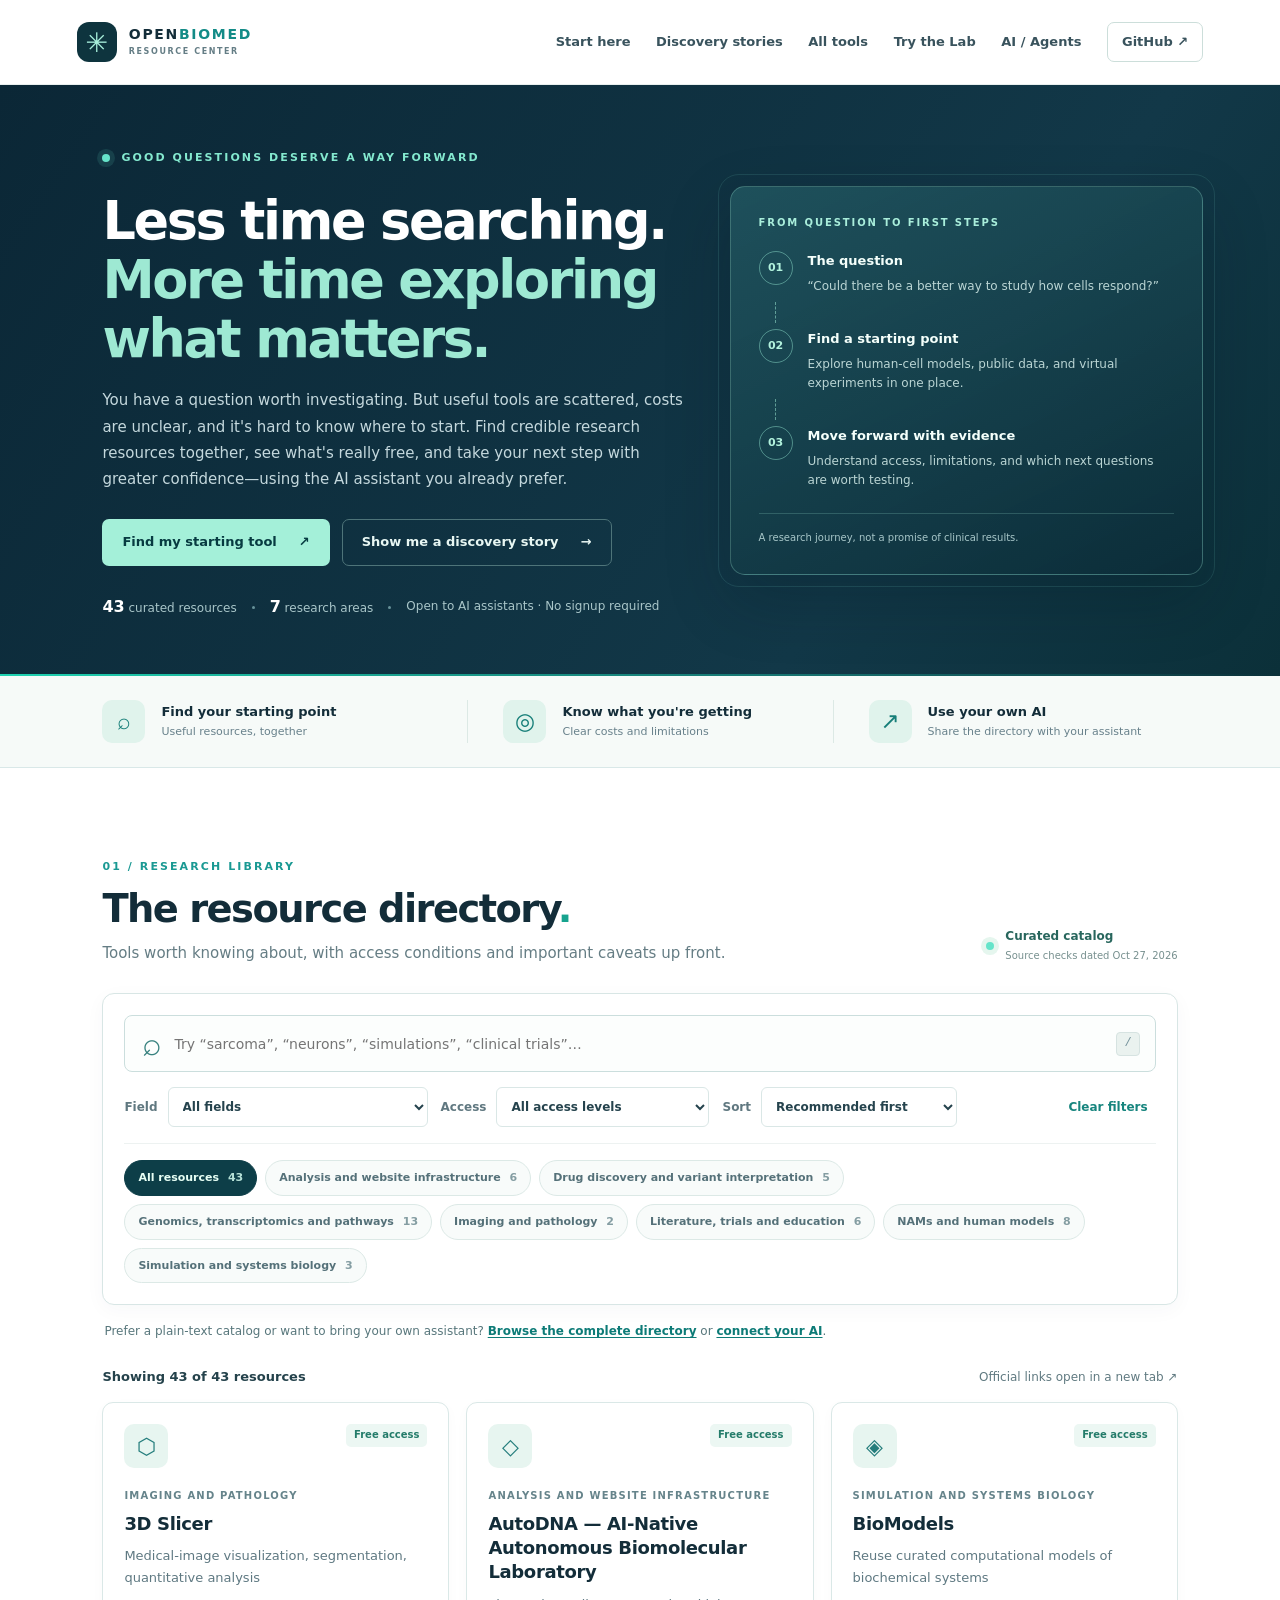
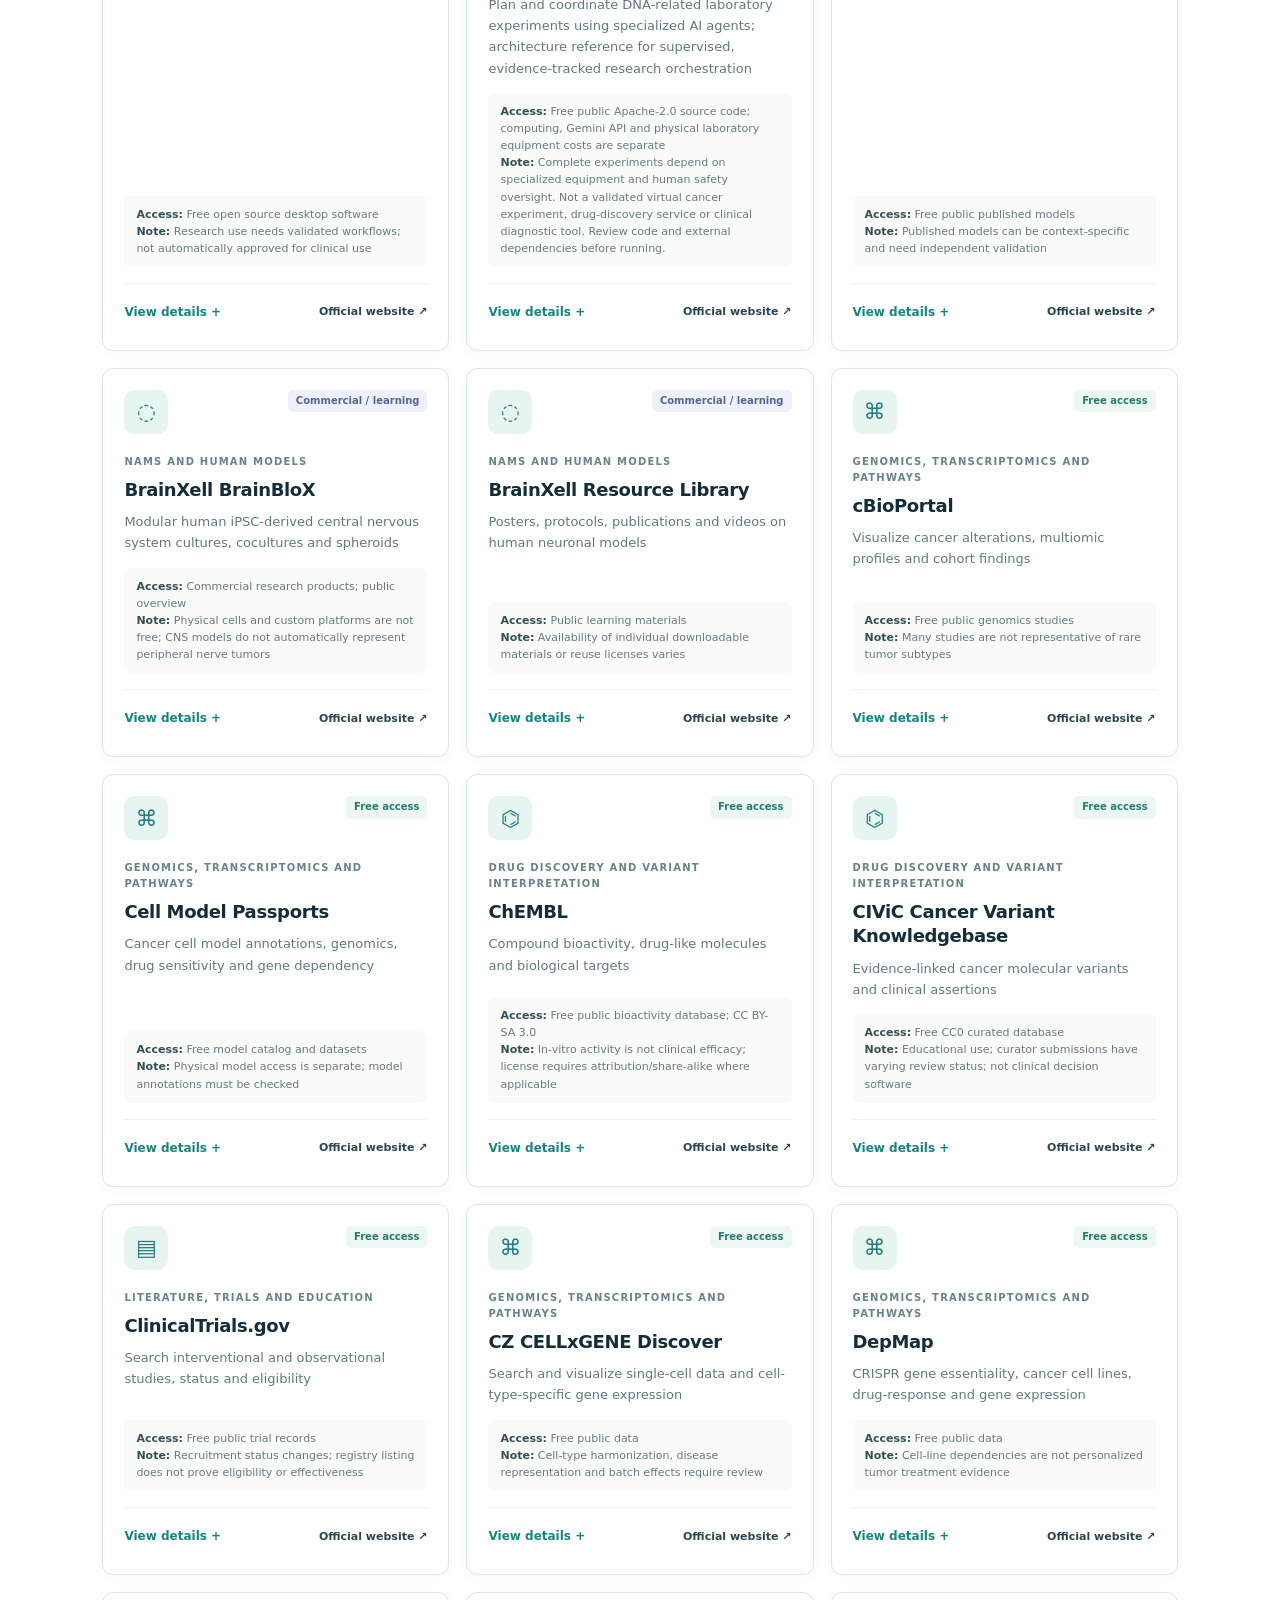
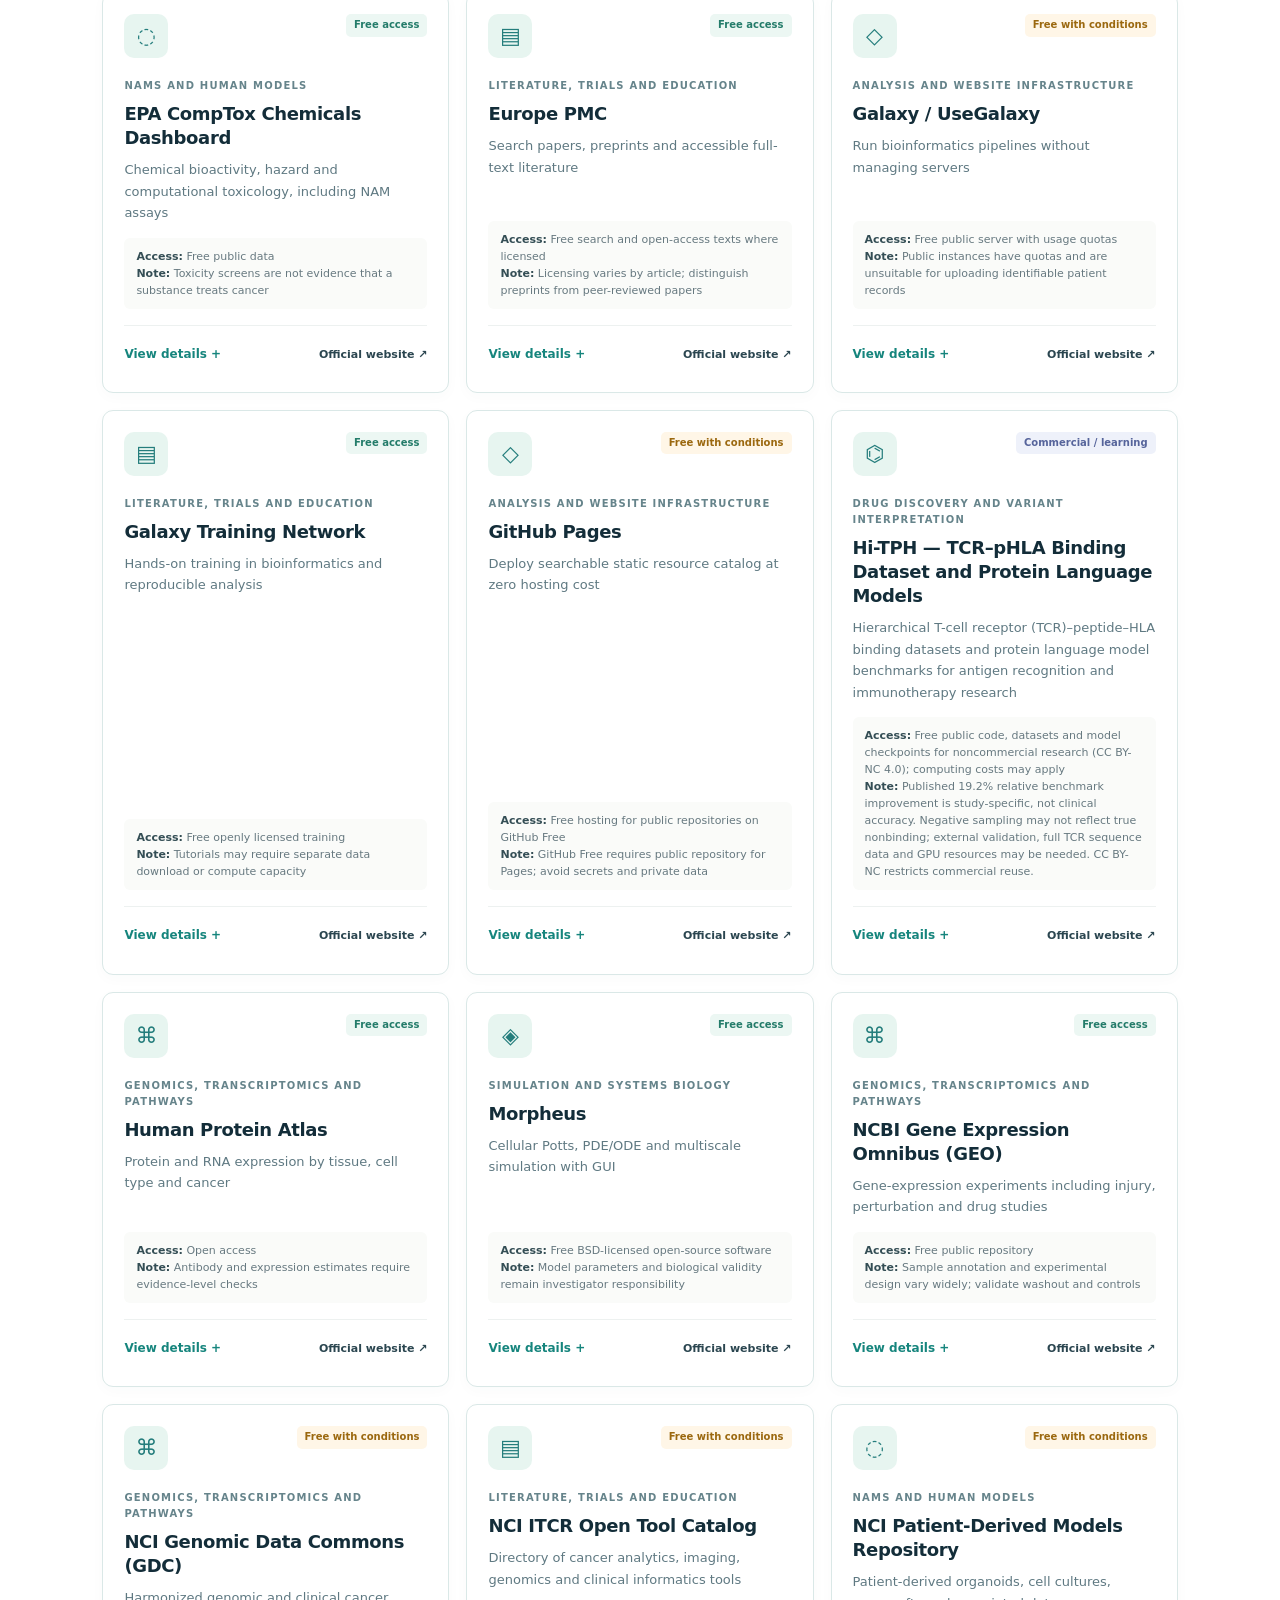
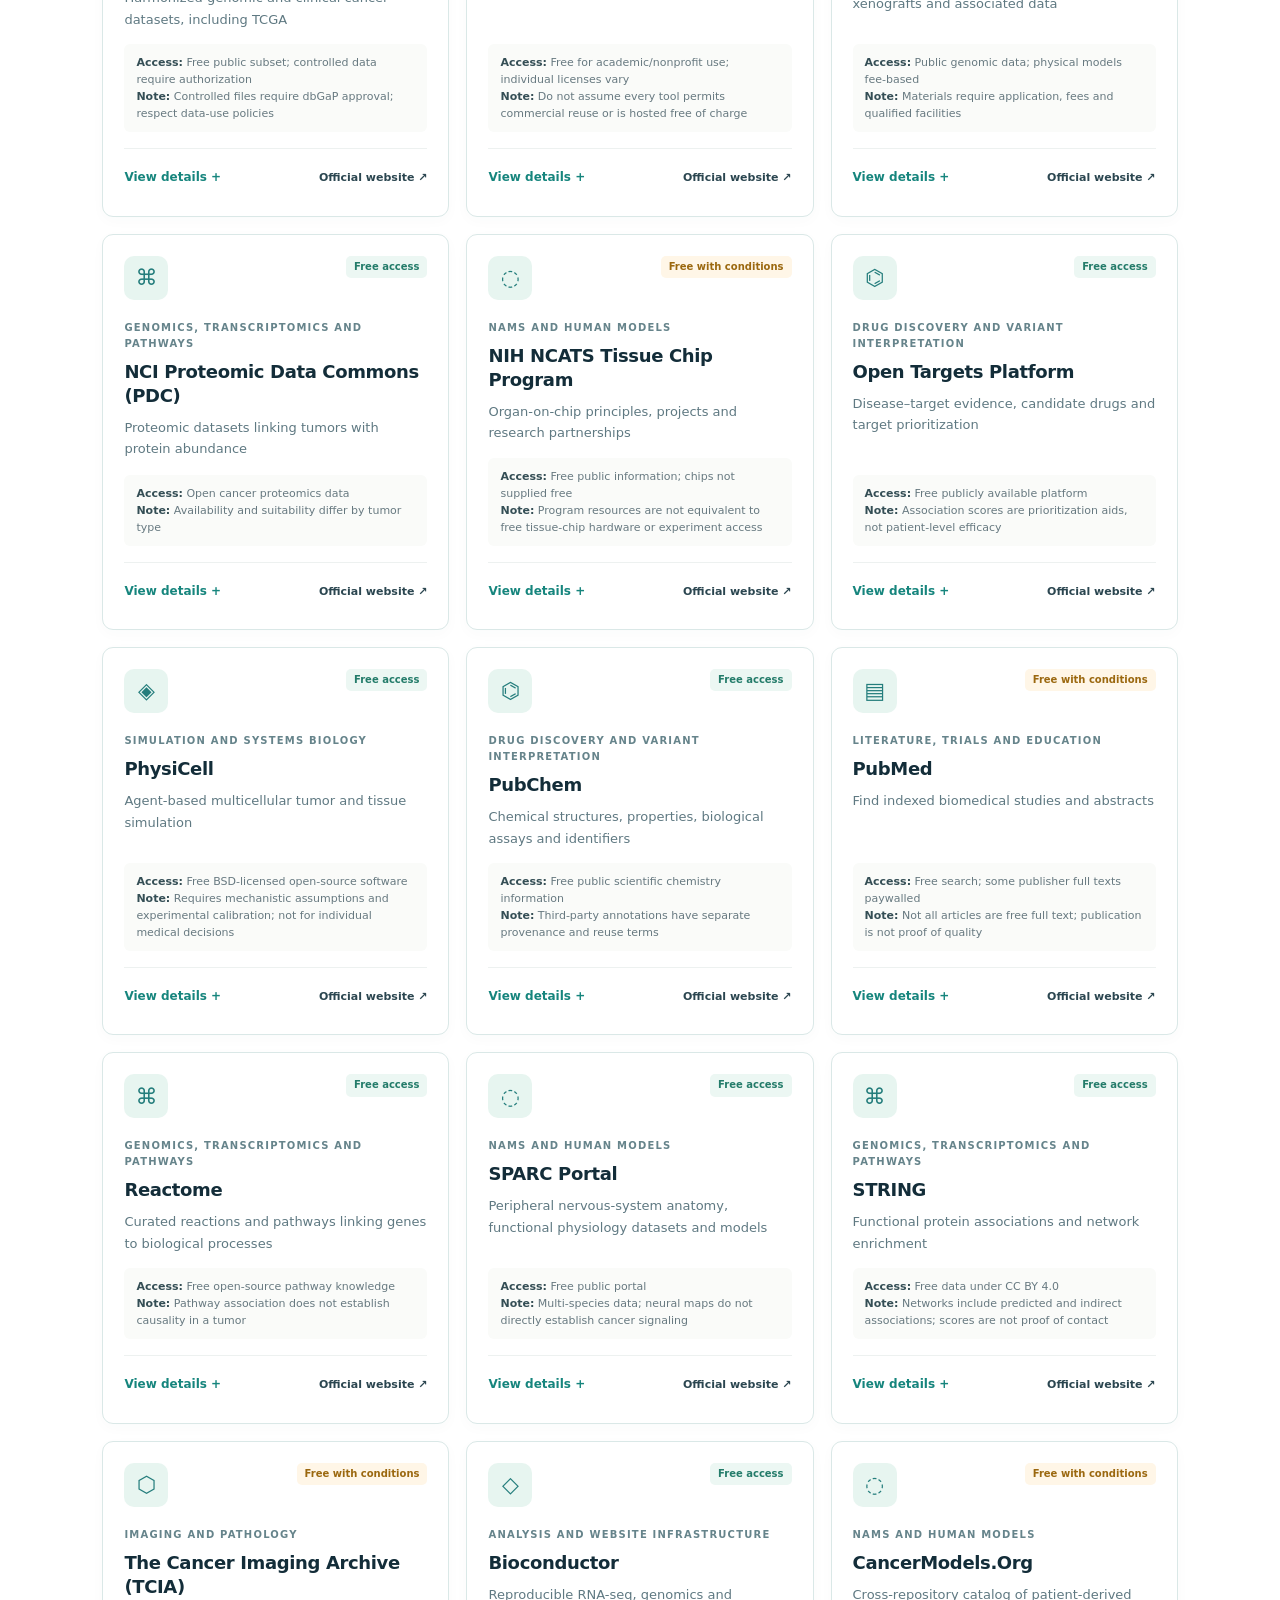
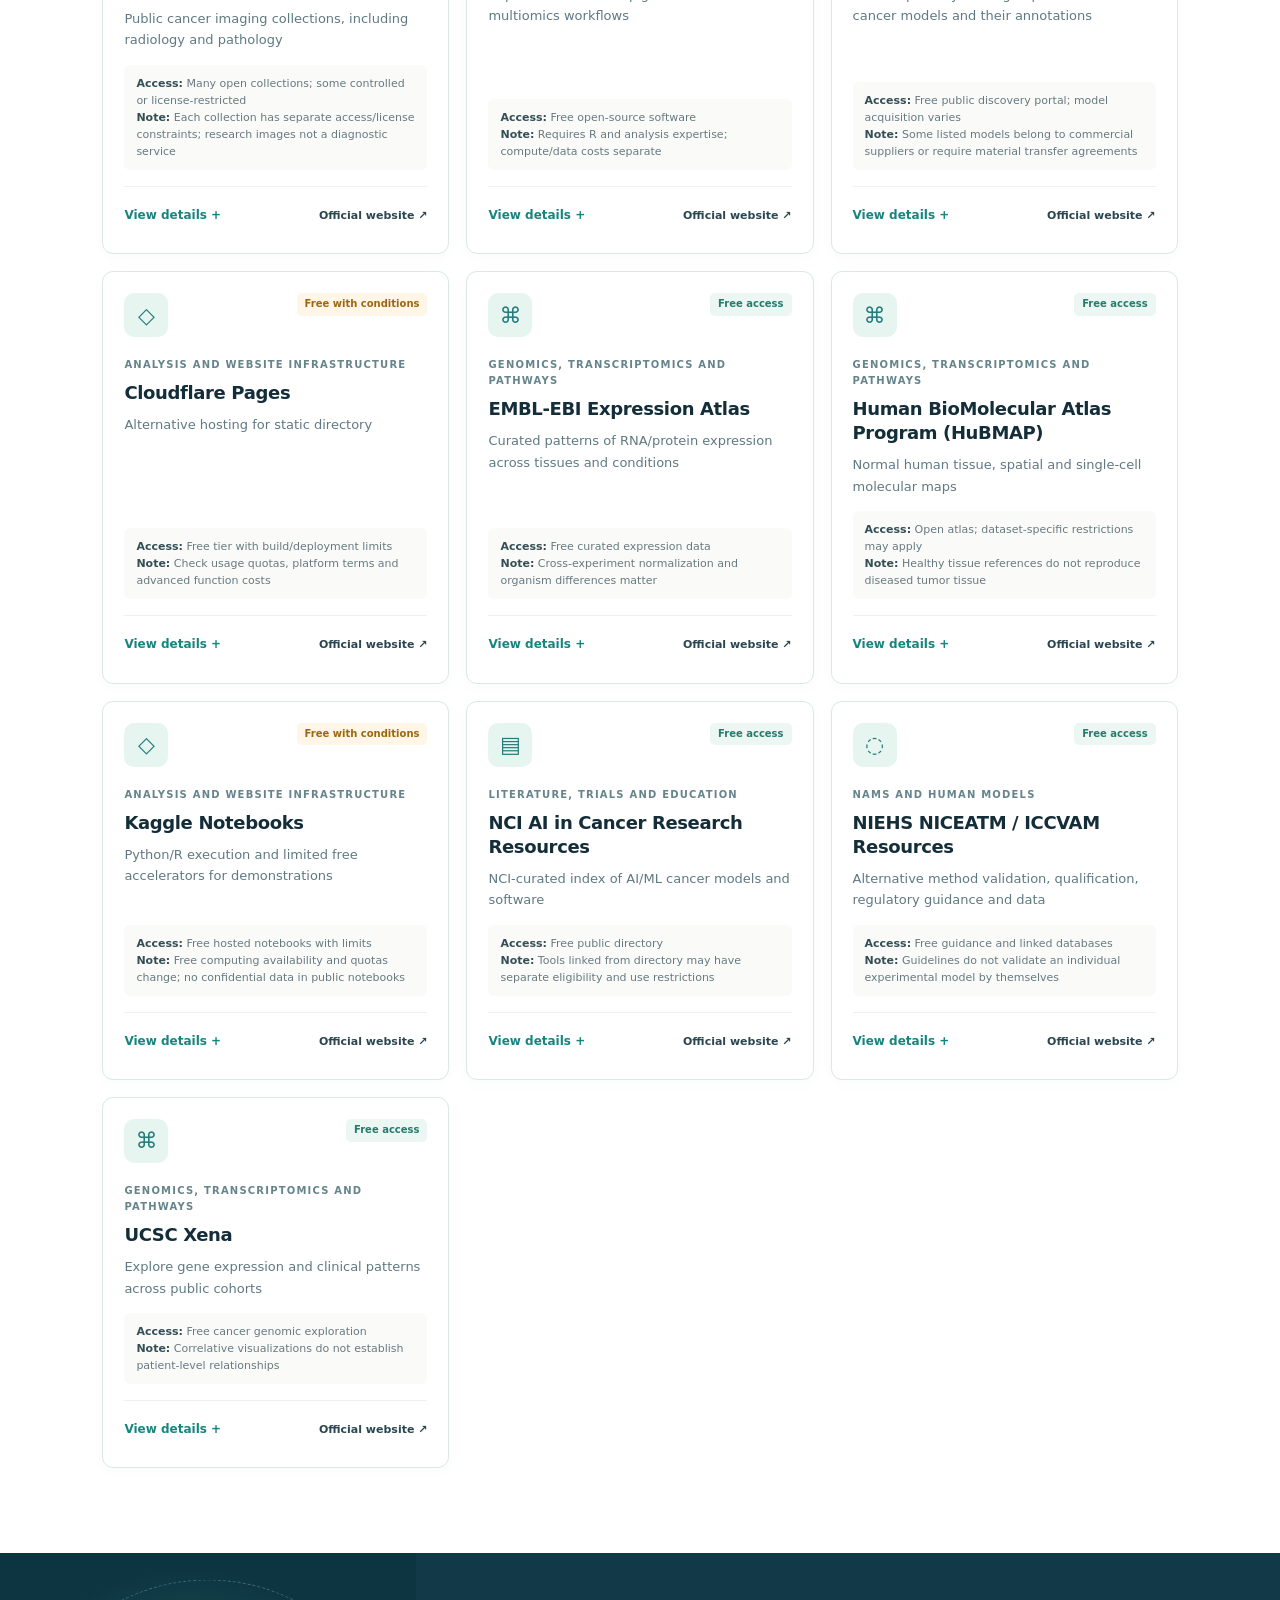
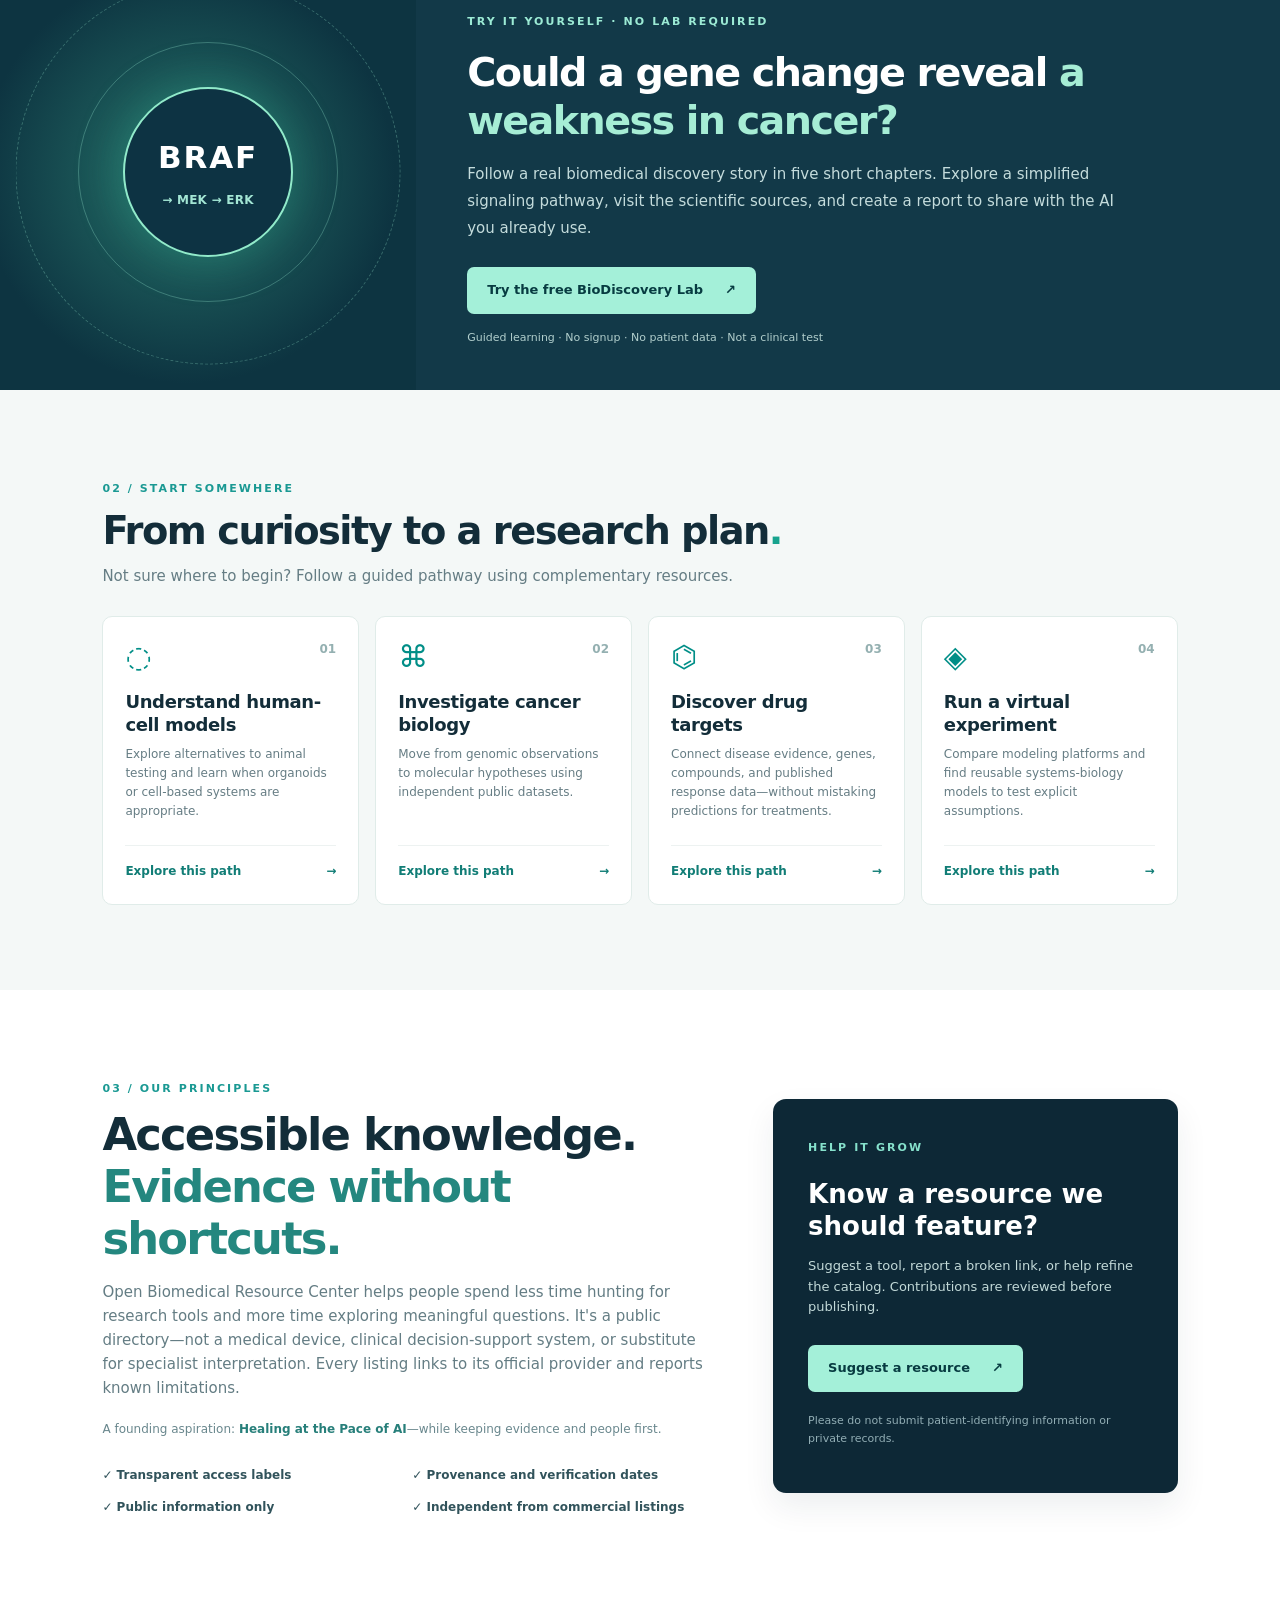
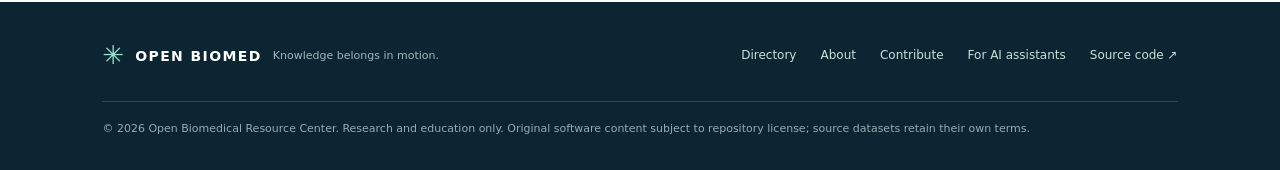
==== commit d276b09f: "Catalog AutoDNA AI-native biomolecular lab as reviewed research tool" ====
--- a/index.html
+++ b/index.html
@@ -45,7 +45,7 @@
             <a class="primary-button" href="start.html">Find my starting tool <span aria-hidden="true">↗</span></a>
             <a class="secondary-button" href="stories.html">Show me a discovery story <span aria-hidden="true">→</span></a>
           </div>
-          <div class="hero-meta"><span><strong id="heroCount">42</strong> curated resources</span><i aria-hidden="true"></i><span><strong id="heroCategories">7</strong> research areas</span><i aria-hidden="true"></i><span>Open to AI assistants · No signup required</span></div>
+          <div class="hero-meta"><span><strong id="heroCount">43</strong> curated resources</span><i aria-hidden="true"></i><span><strong id="heroCategories">7</strong> research areas</span><i aria-hidden="true"></i><span>Open to AI assistants · No signup required</span></div>
         </div>
         <aside class="hero-story" aria-label="An example research journey">
           <div class="story-eyebrow">FROM QUESTION TO FIRST STEPS</div>
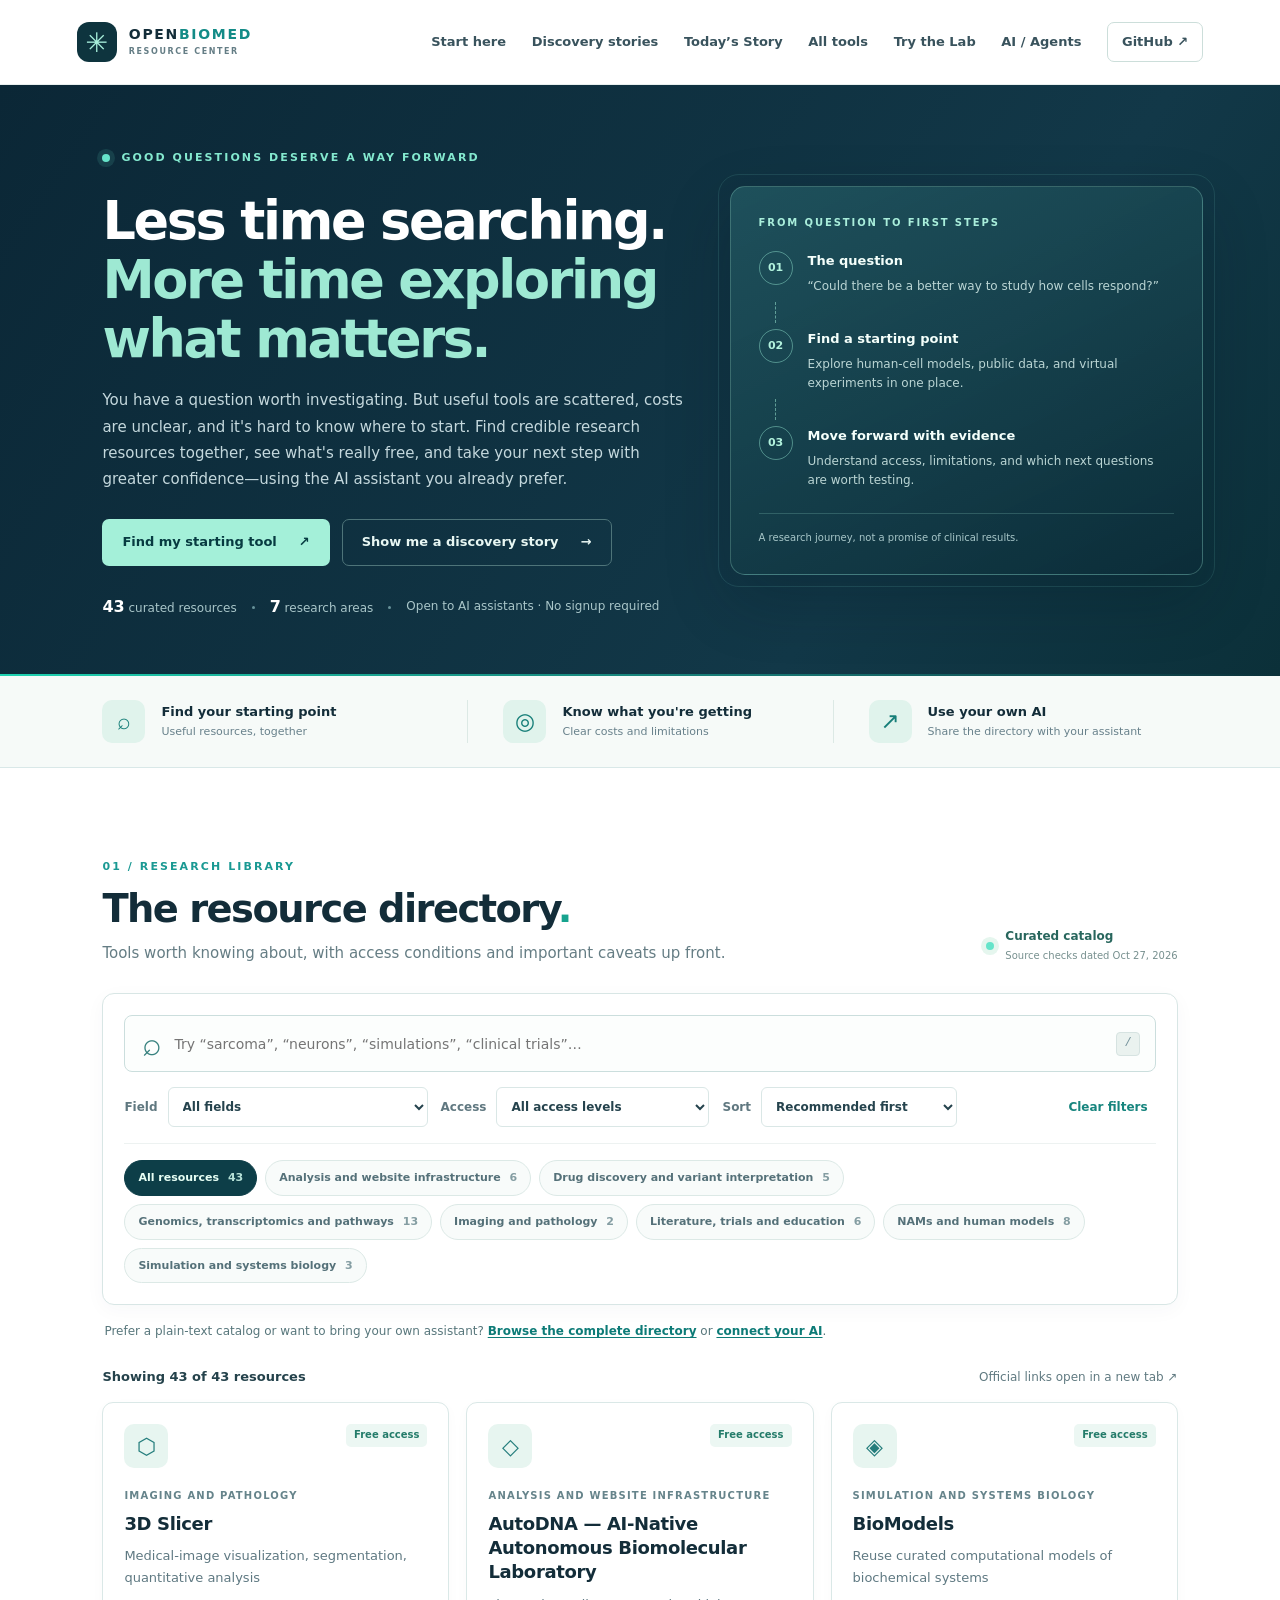
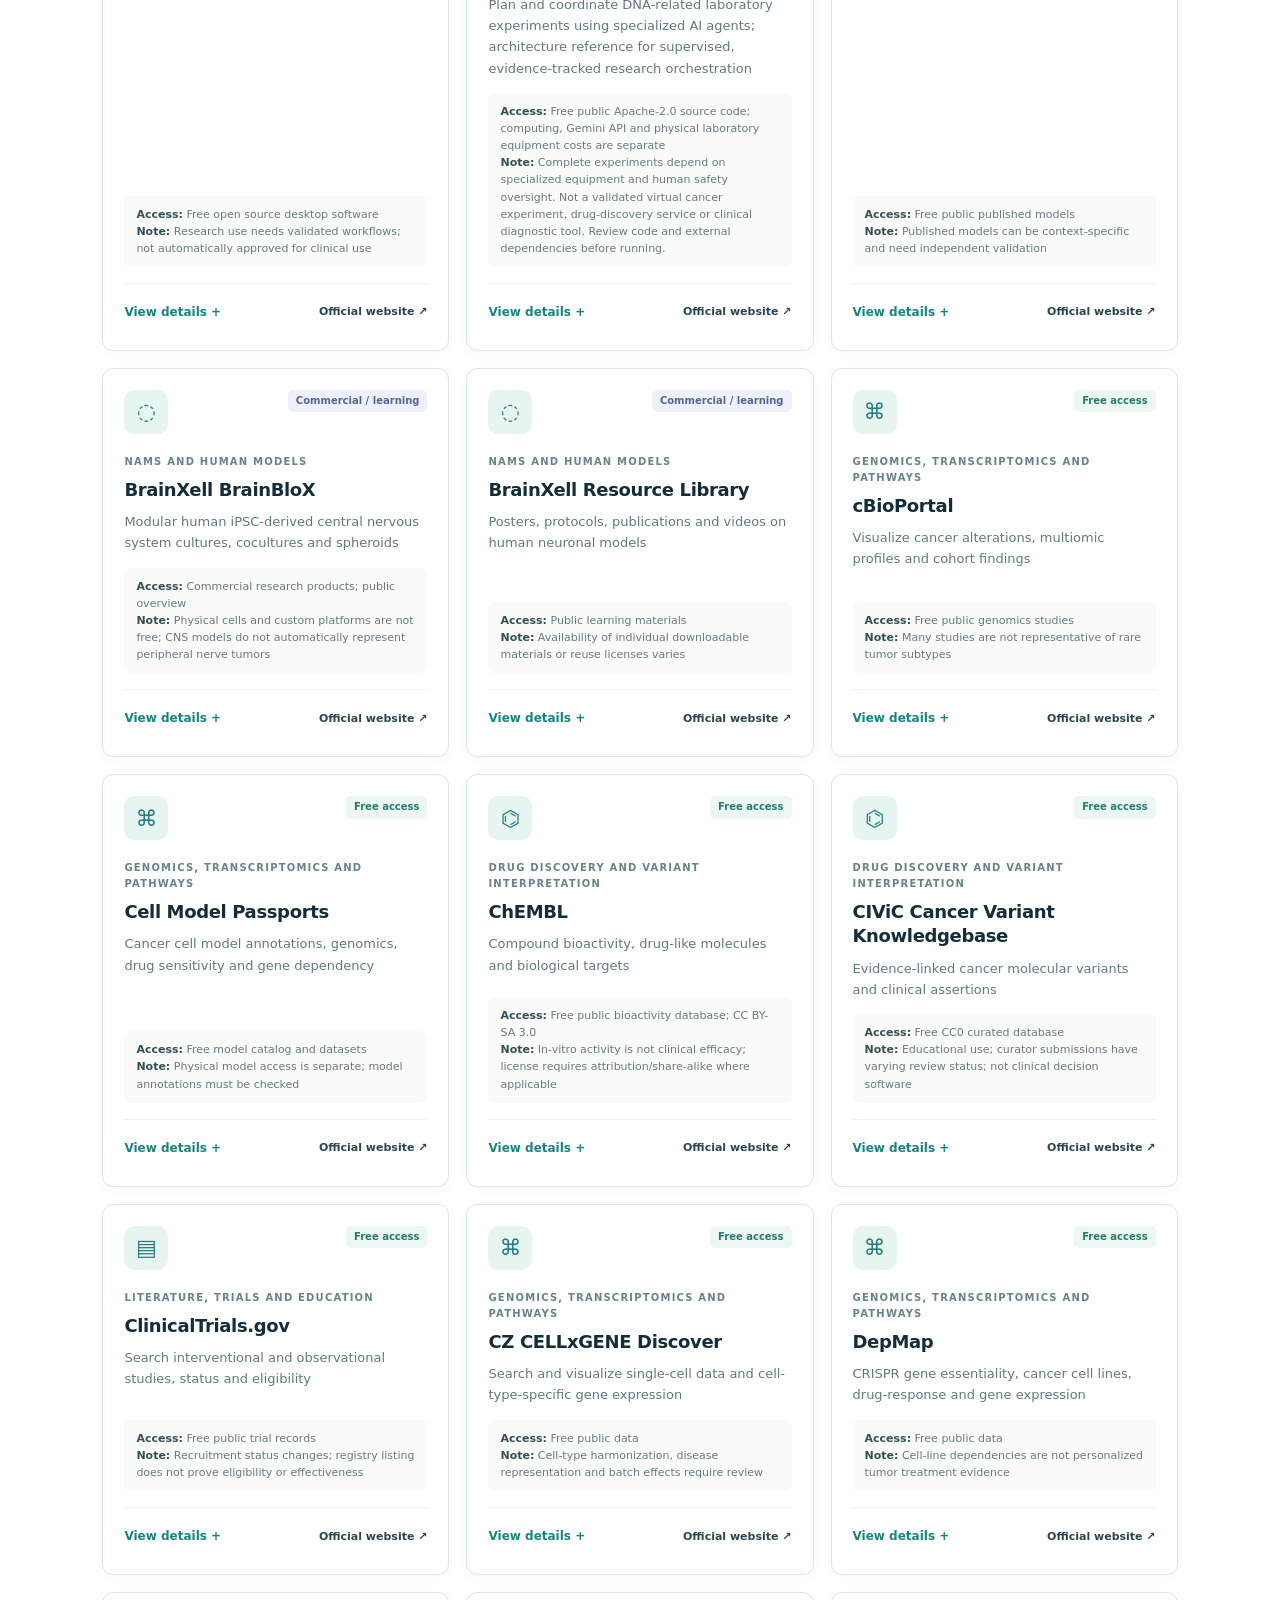
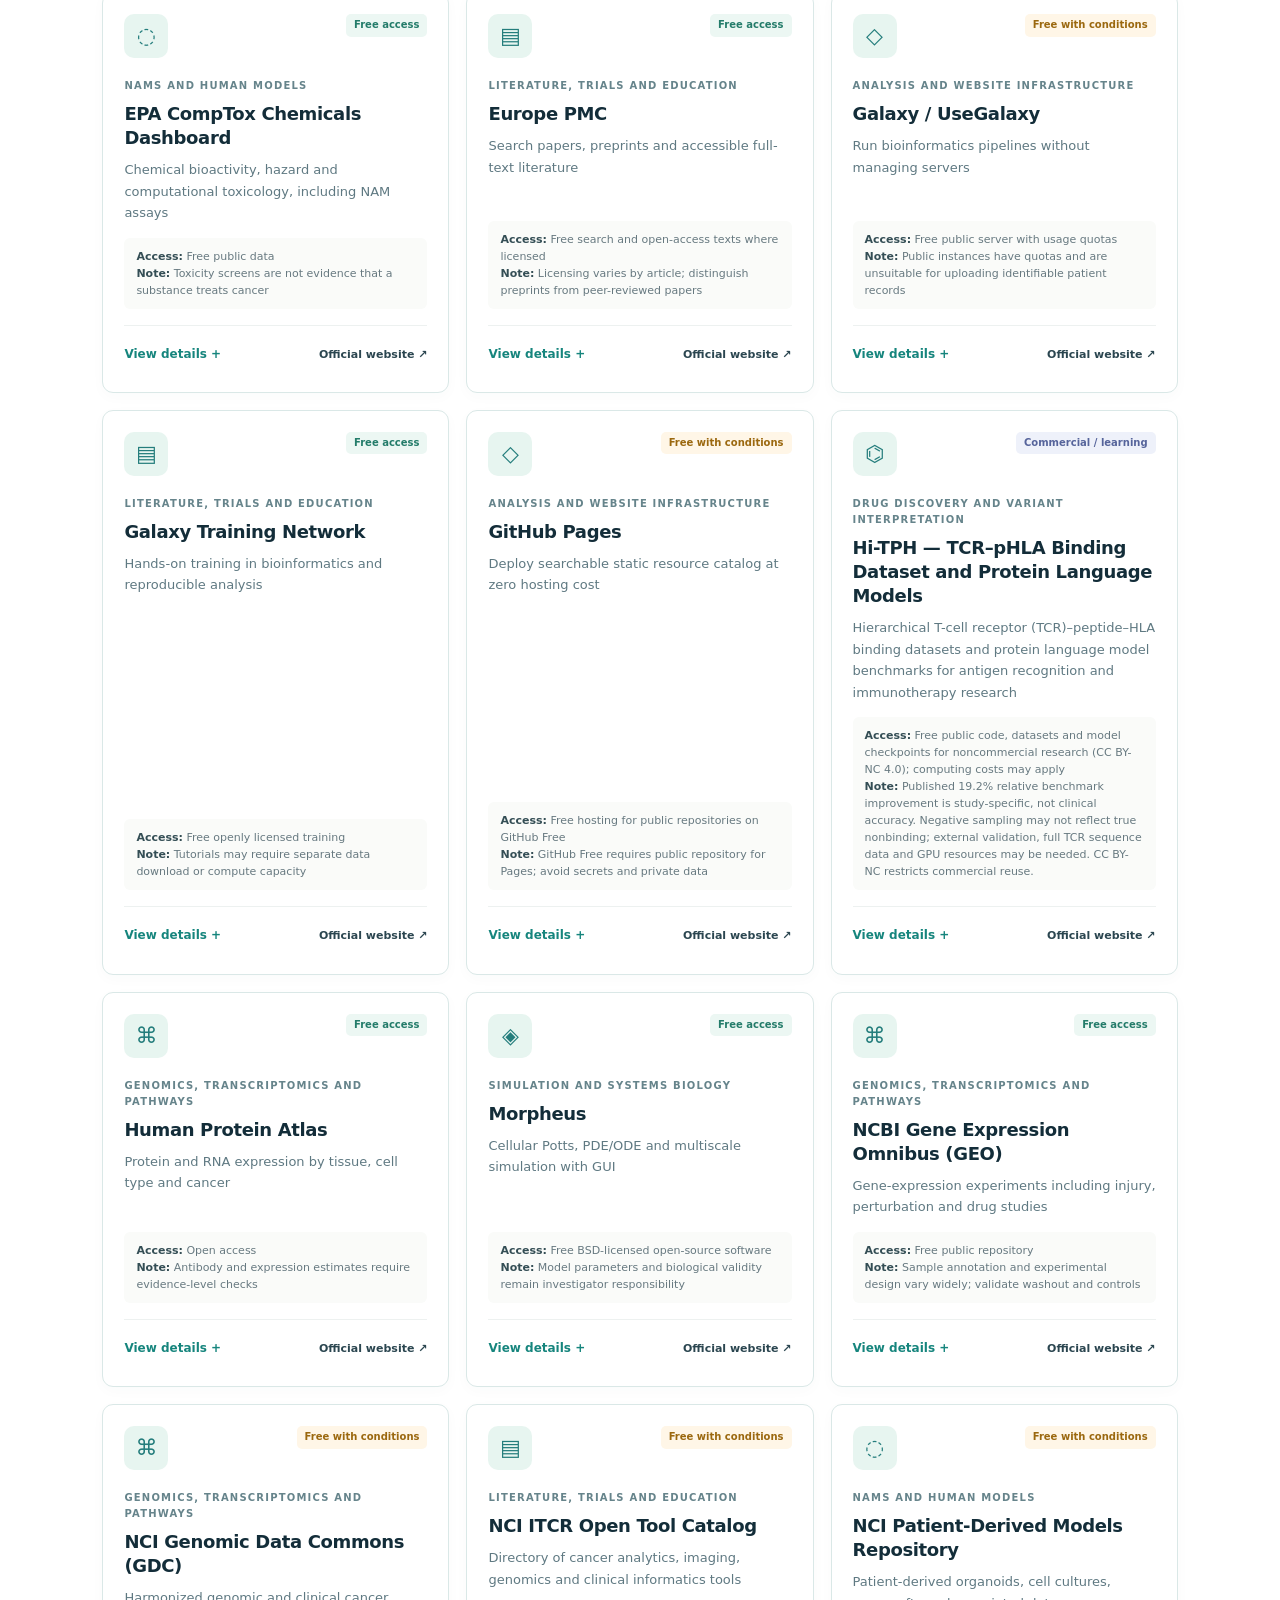
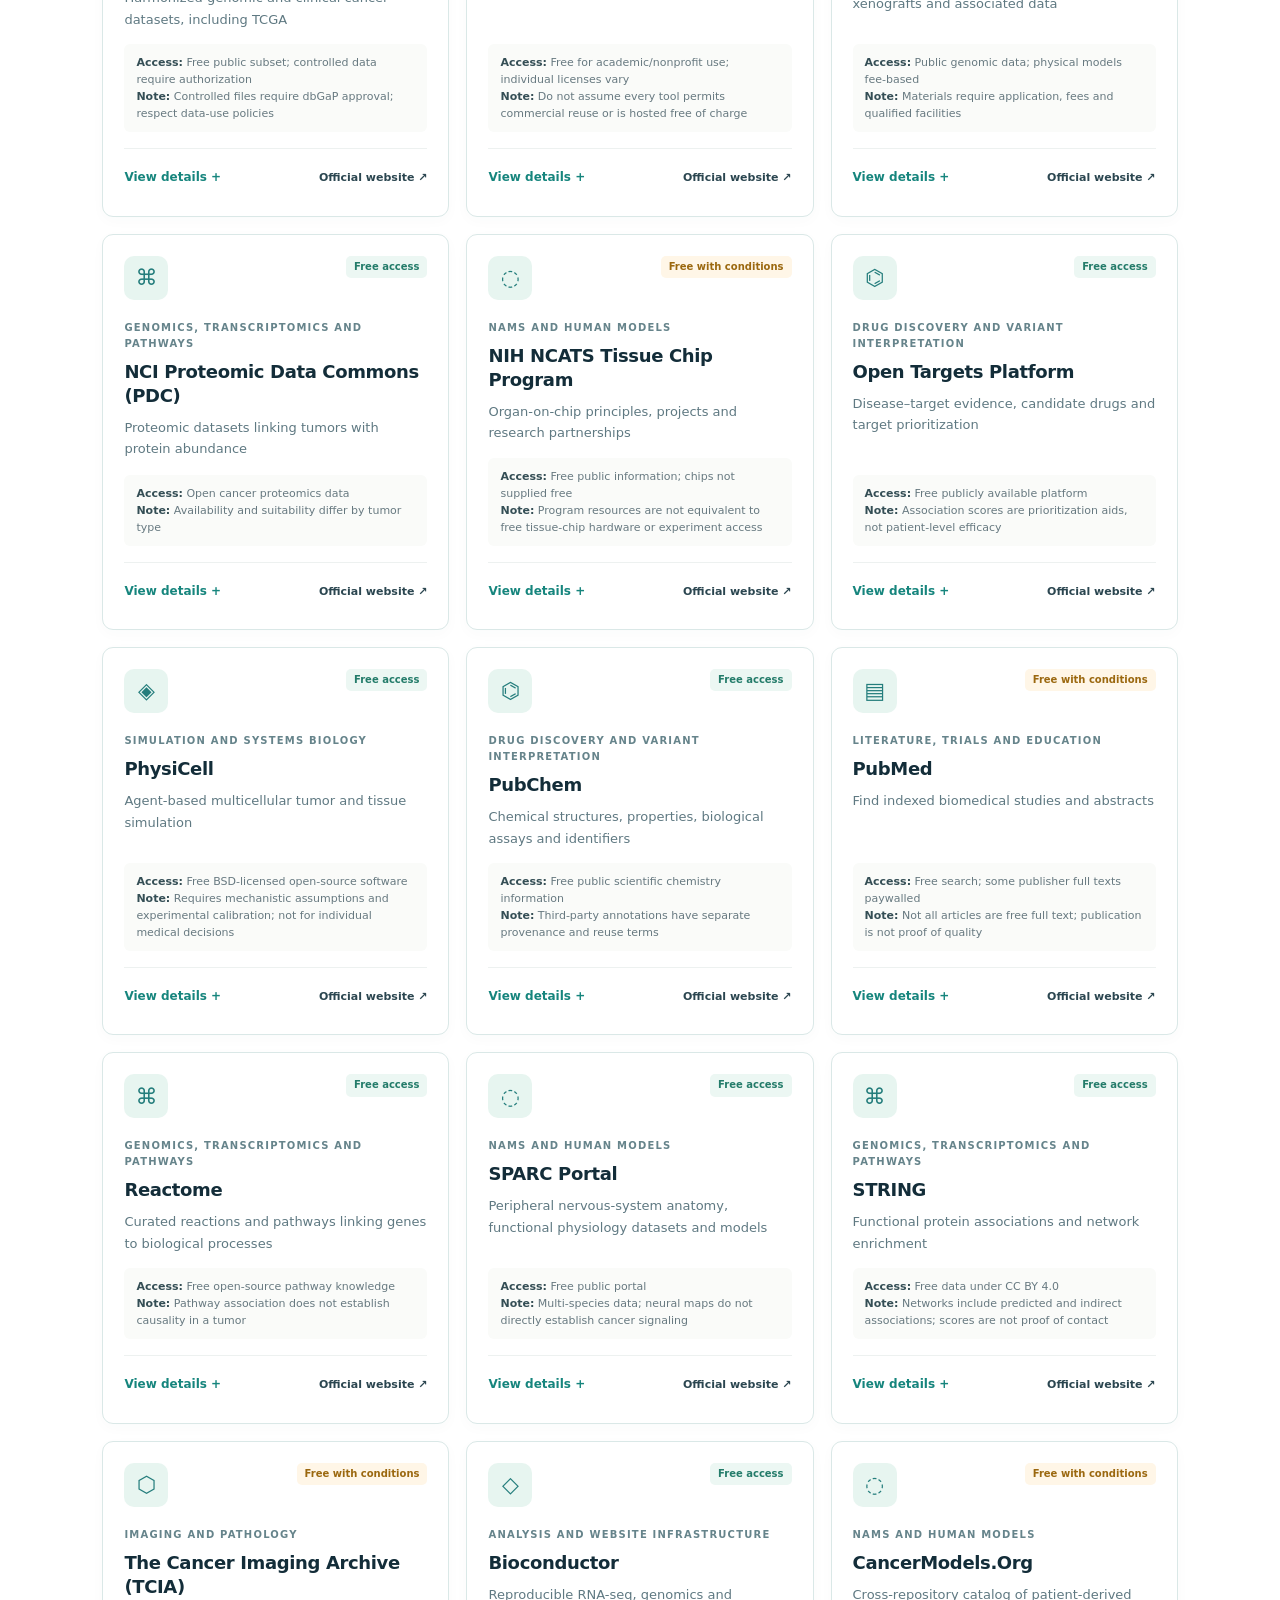
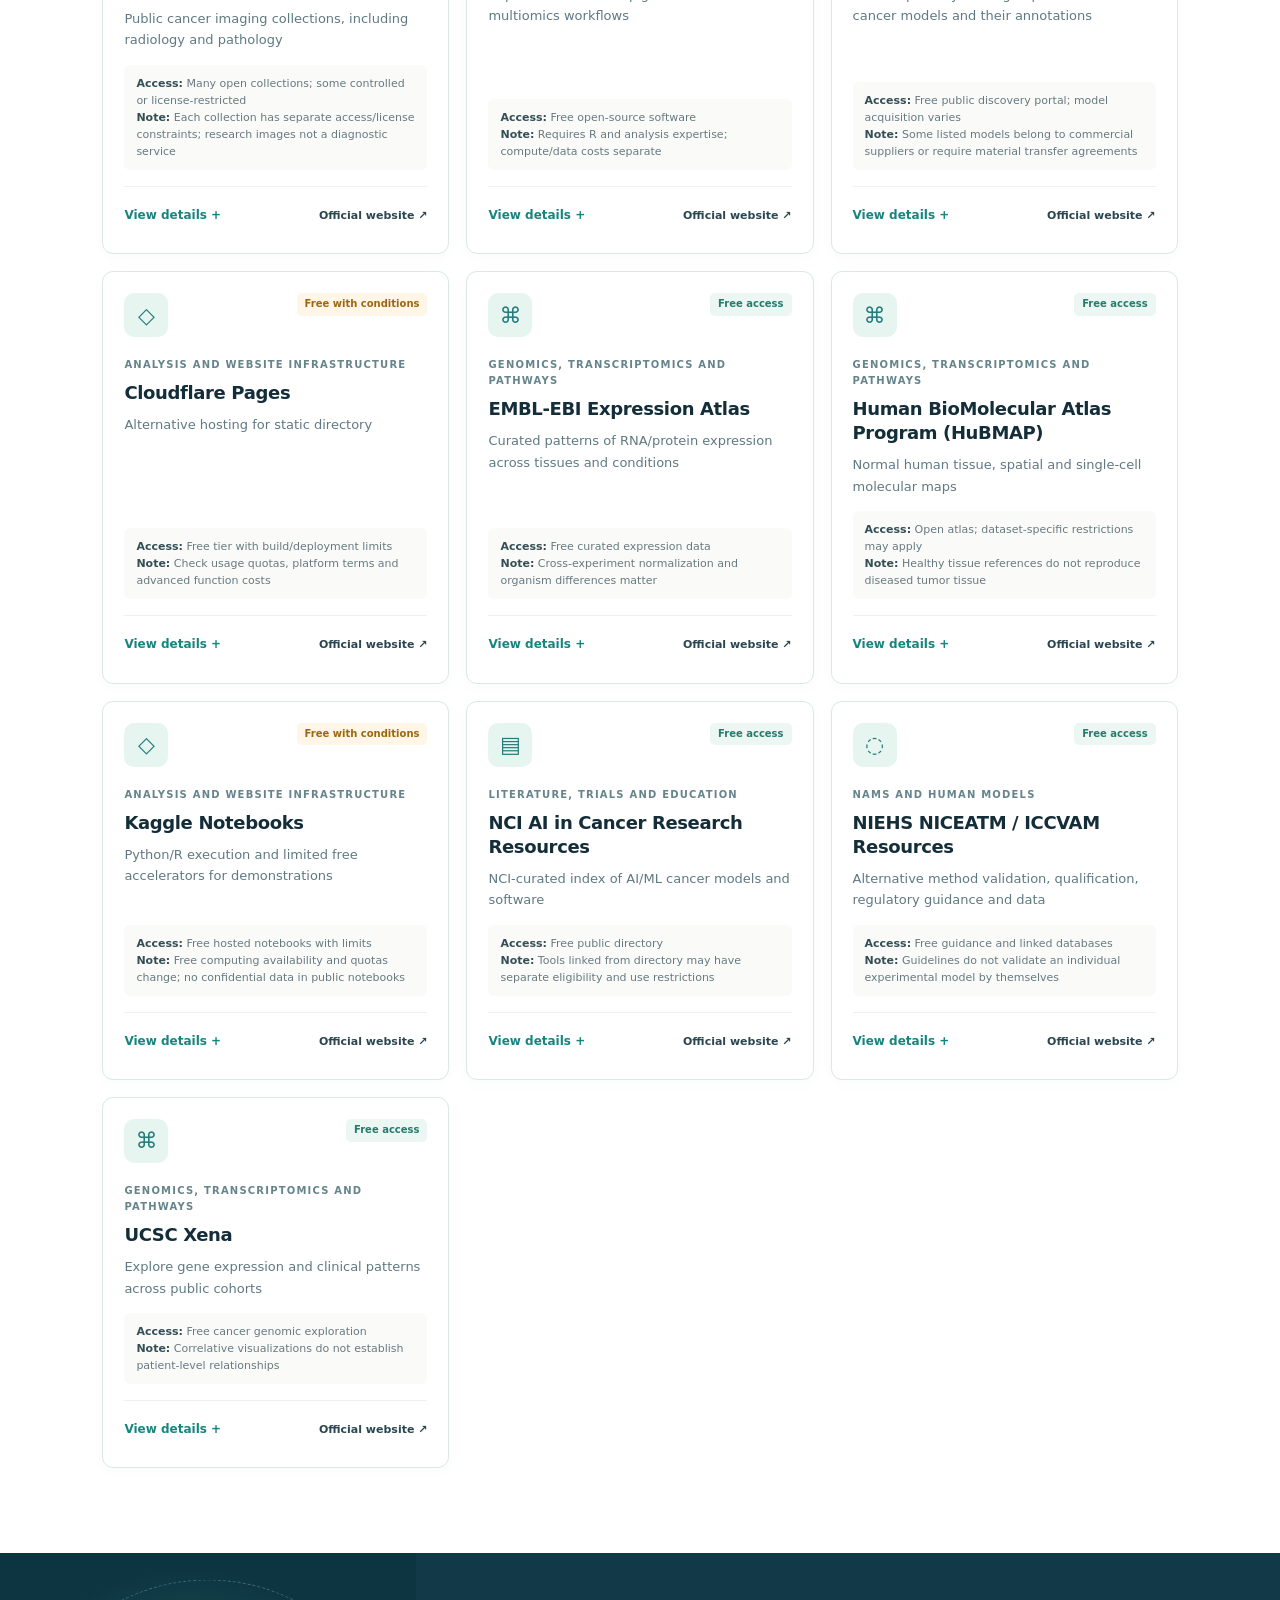
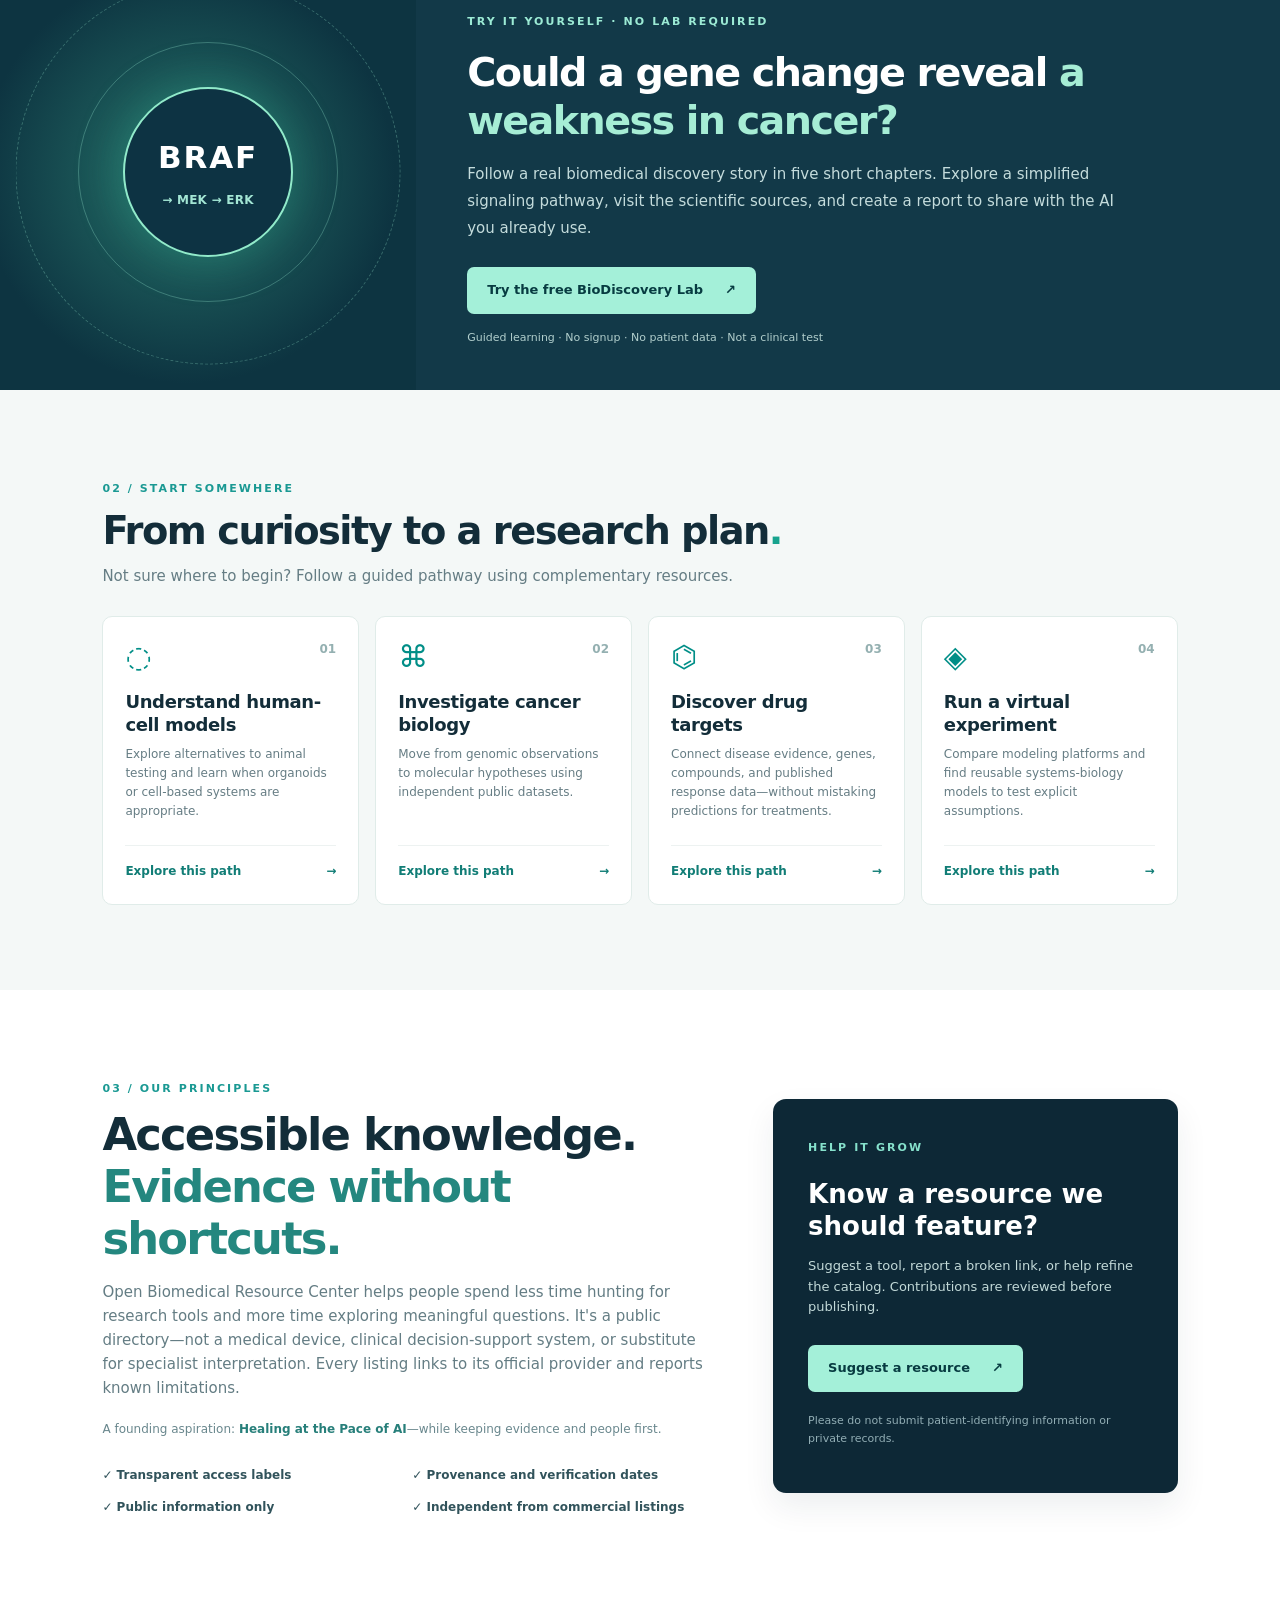
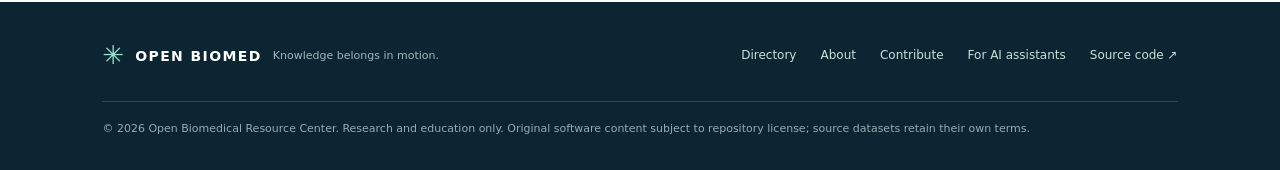
==== commit e940912f: "Wire approved daily discovery spotlight into index.html" ====
--- a/index.html
+++ b/index.html
@@ -28,6 +28,7 @@
       <nav class="header-nav" aria-label="Main navigation">
         <a href="start.html">Start here</a>
         <a href="stories.html">Discovery stories</a>
+        <a href="today.html">Today’s Story</a>
         <a href="#directory">All tools</a>
         <a href="lab/braf-melanoma.html">Try the Lab</a>
         <a href="agent-access.html">AI / Agents</a>
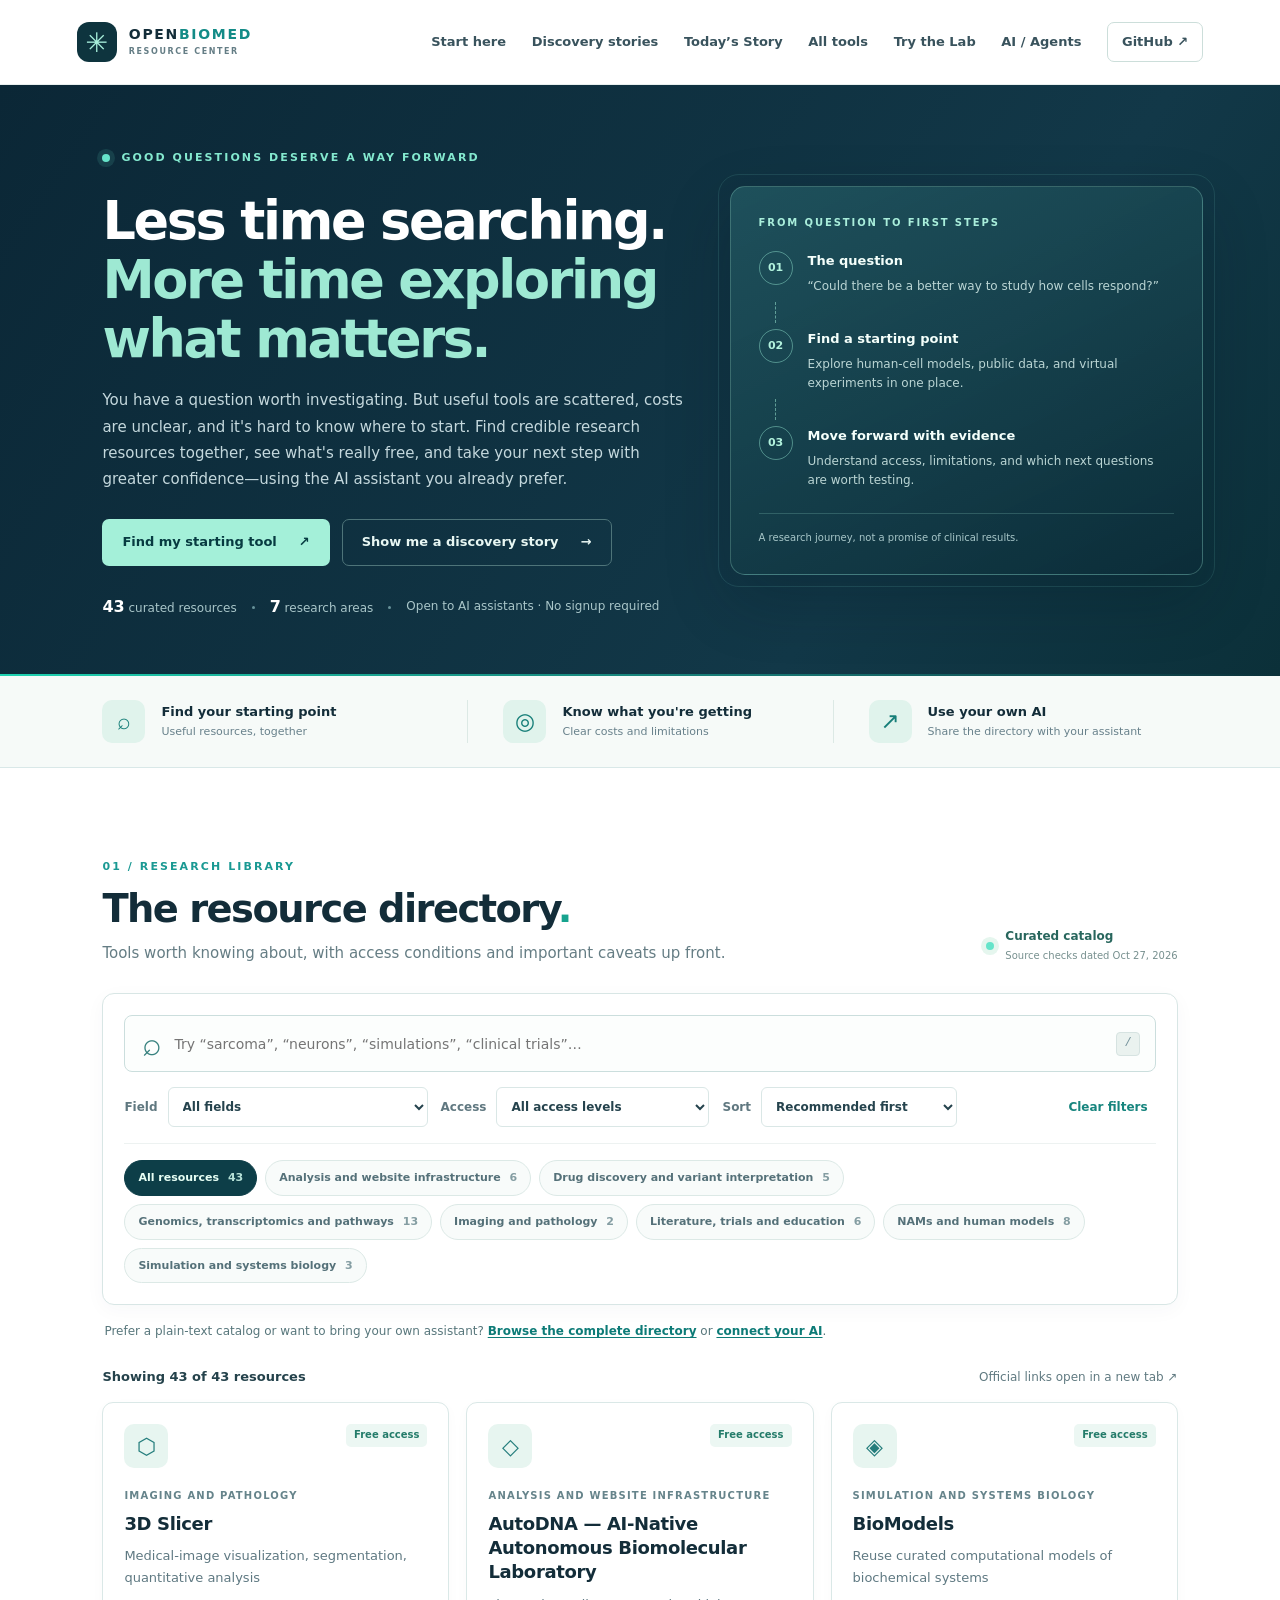
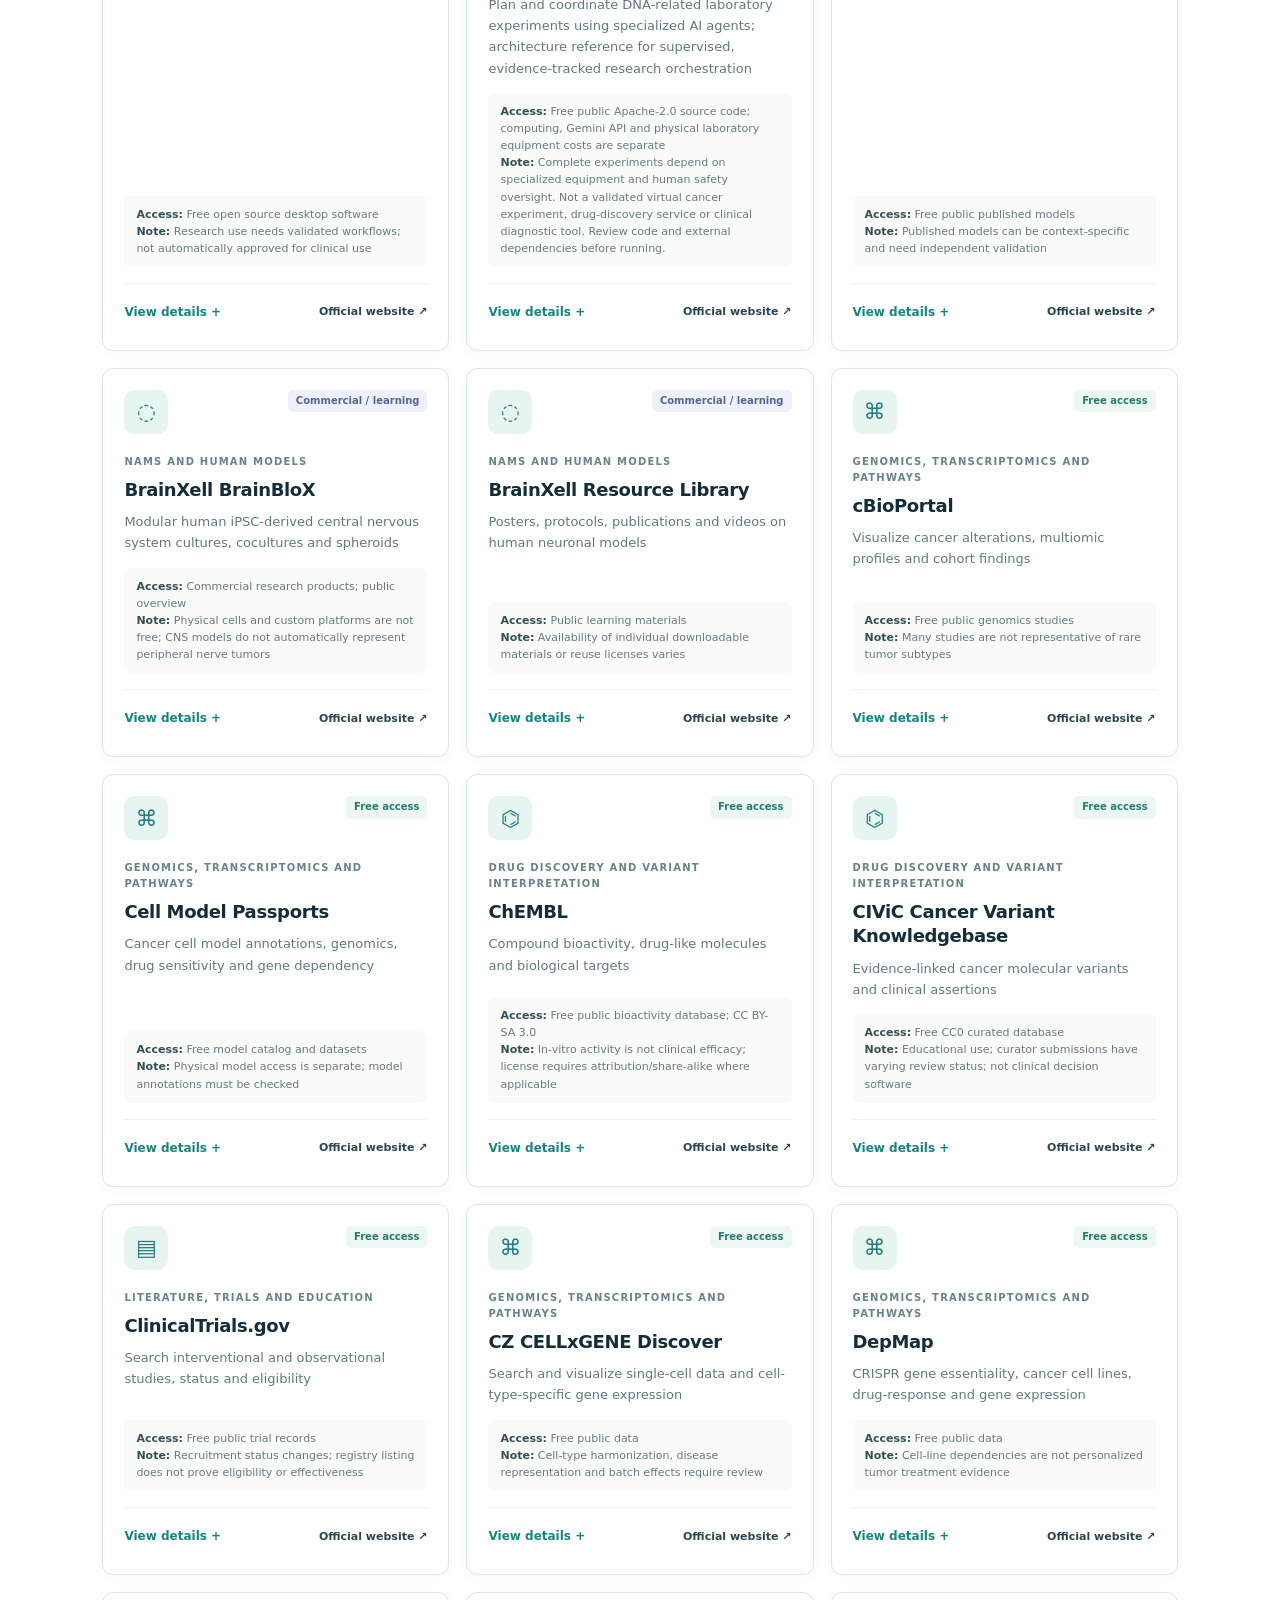
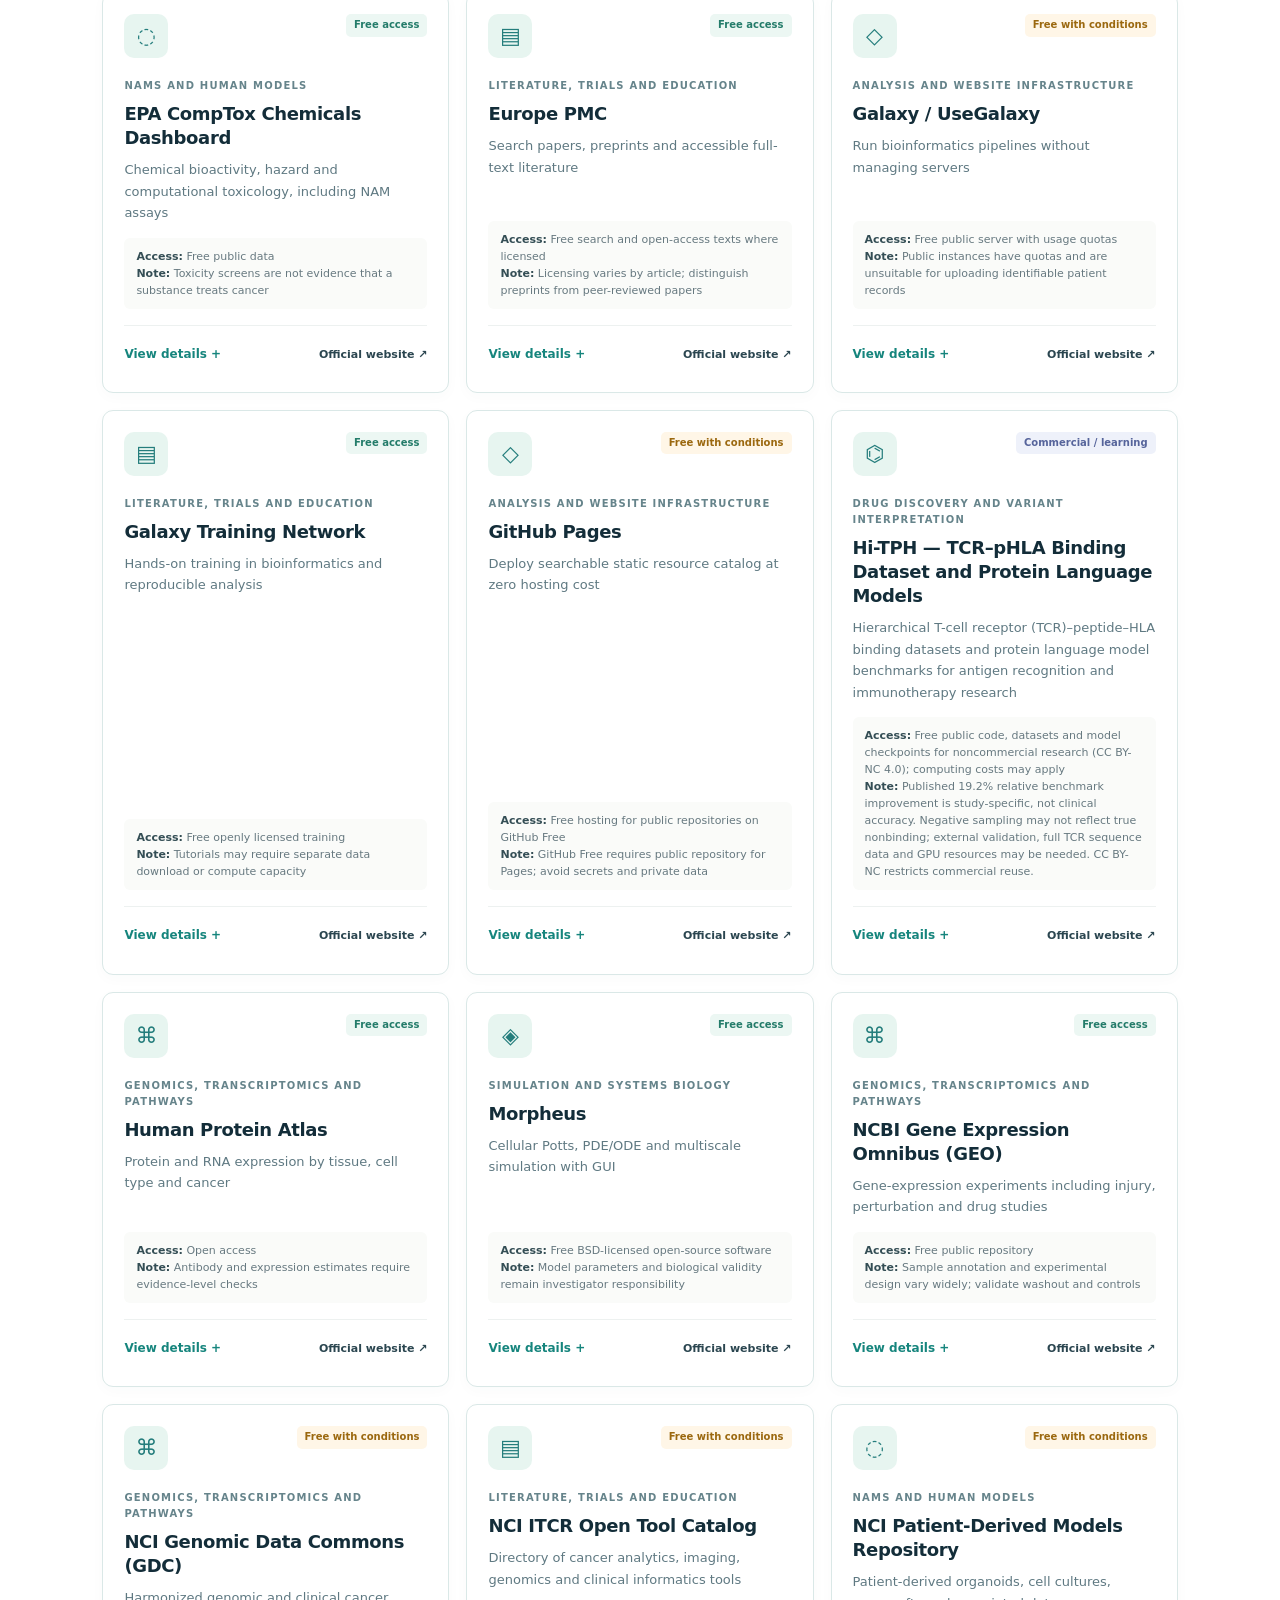
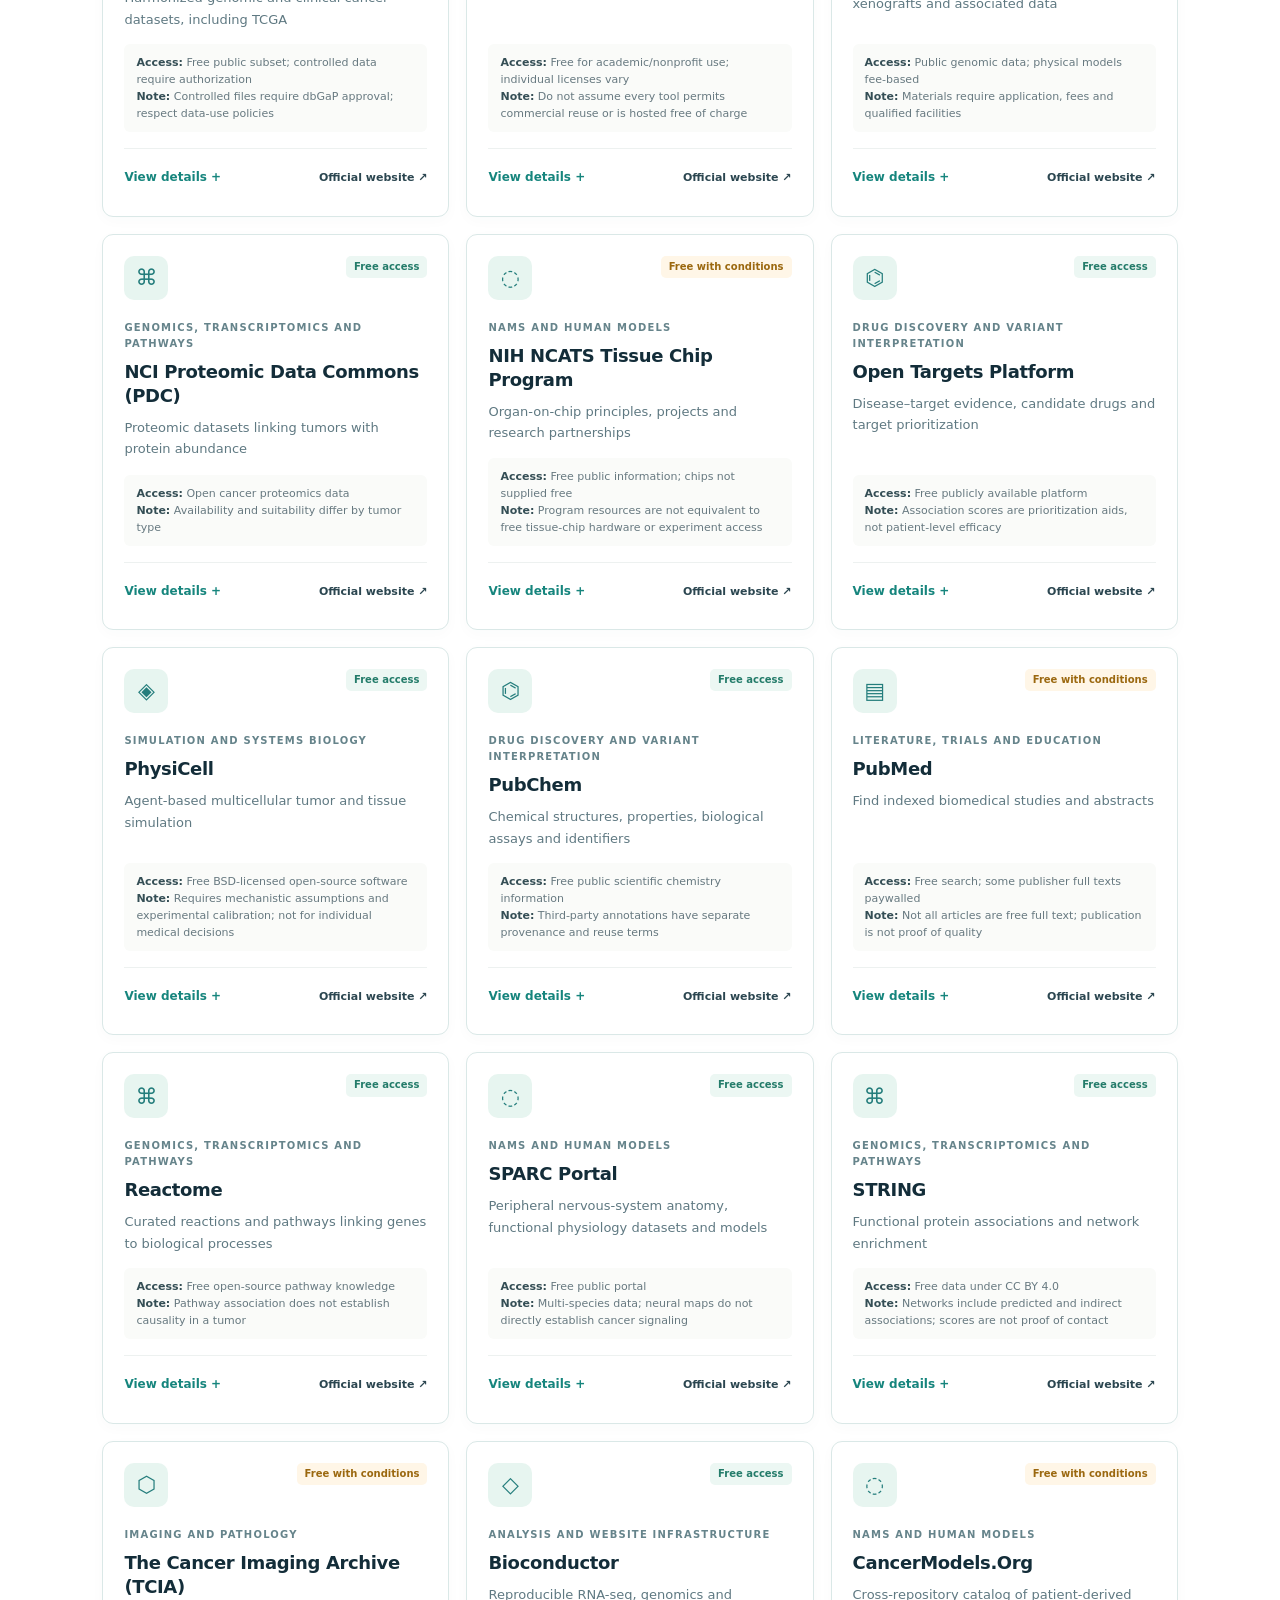
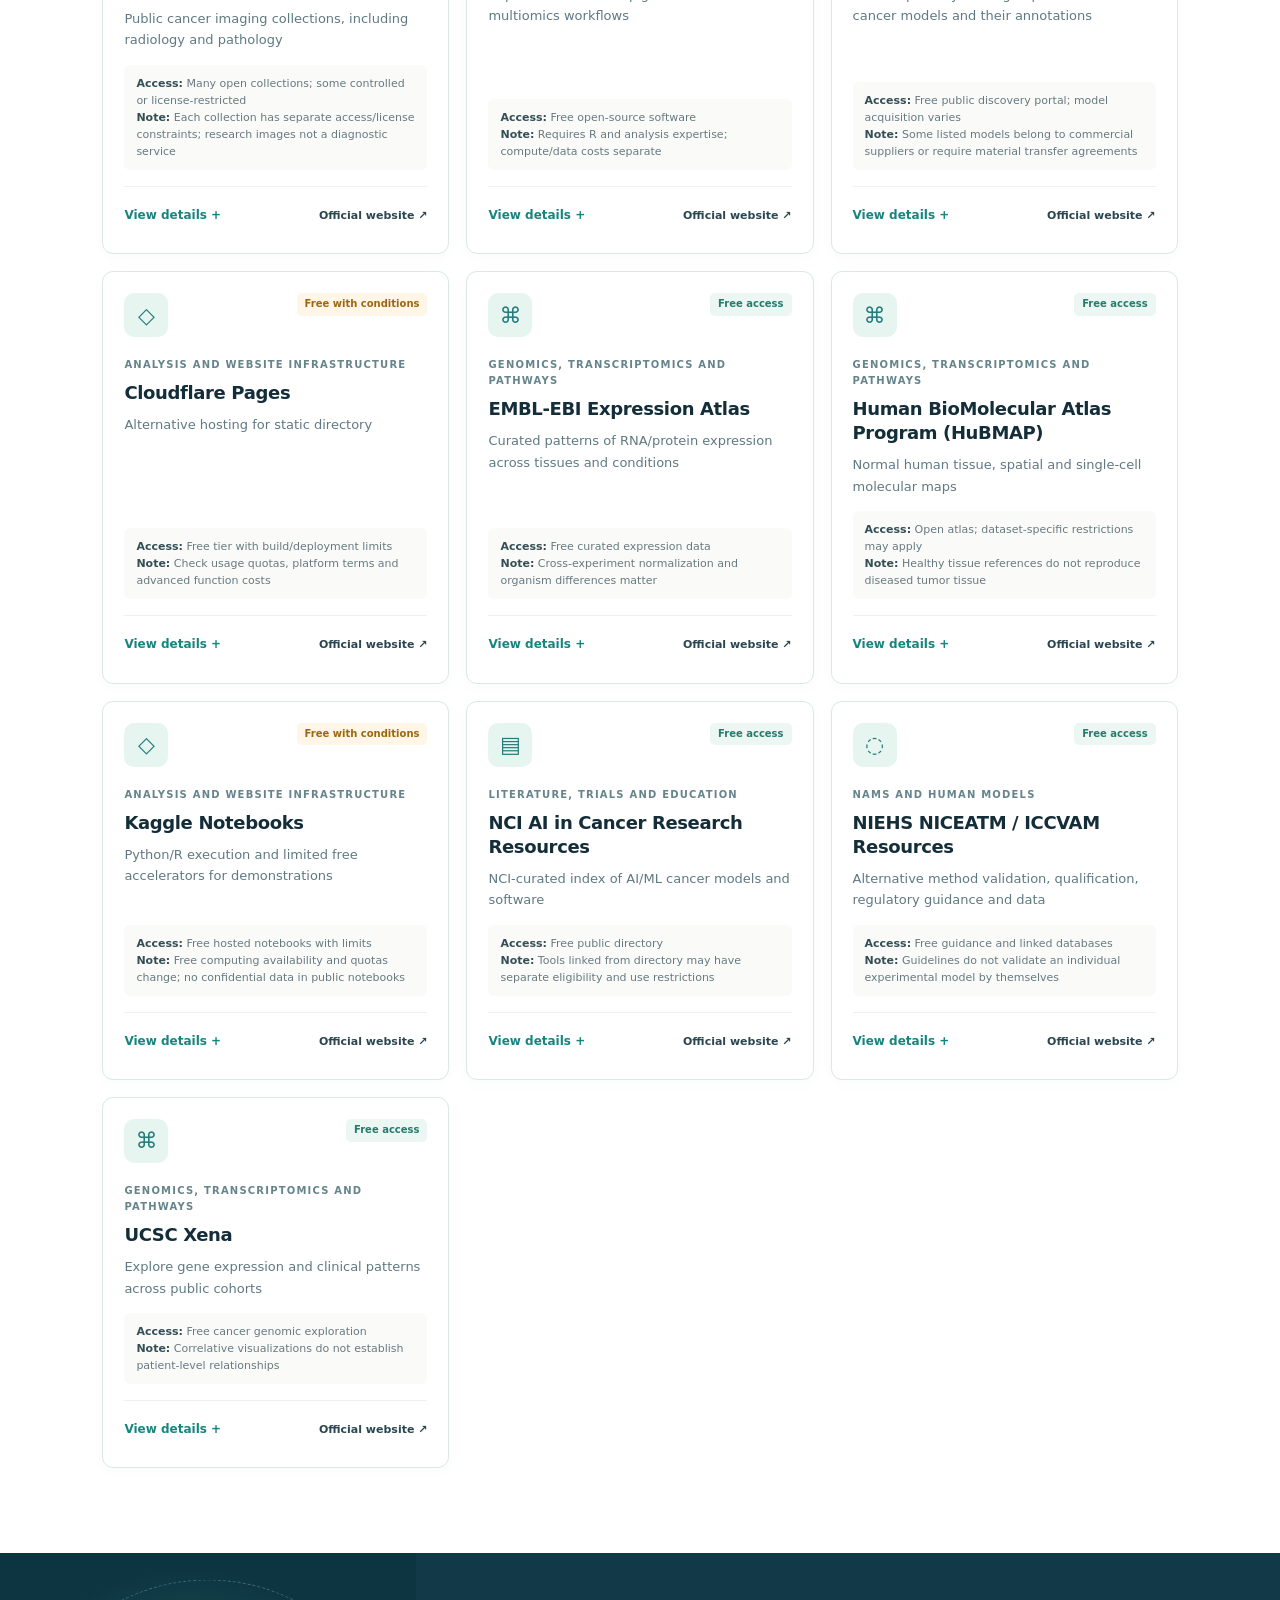
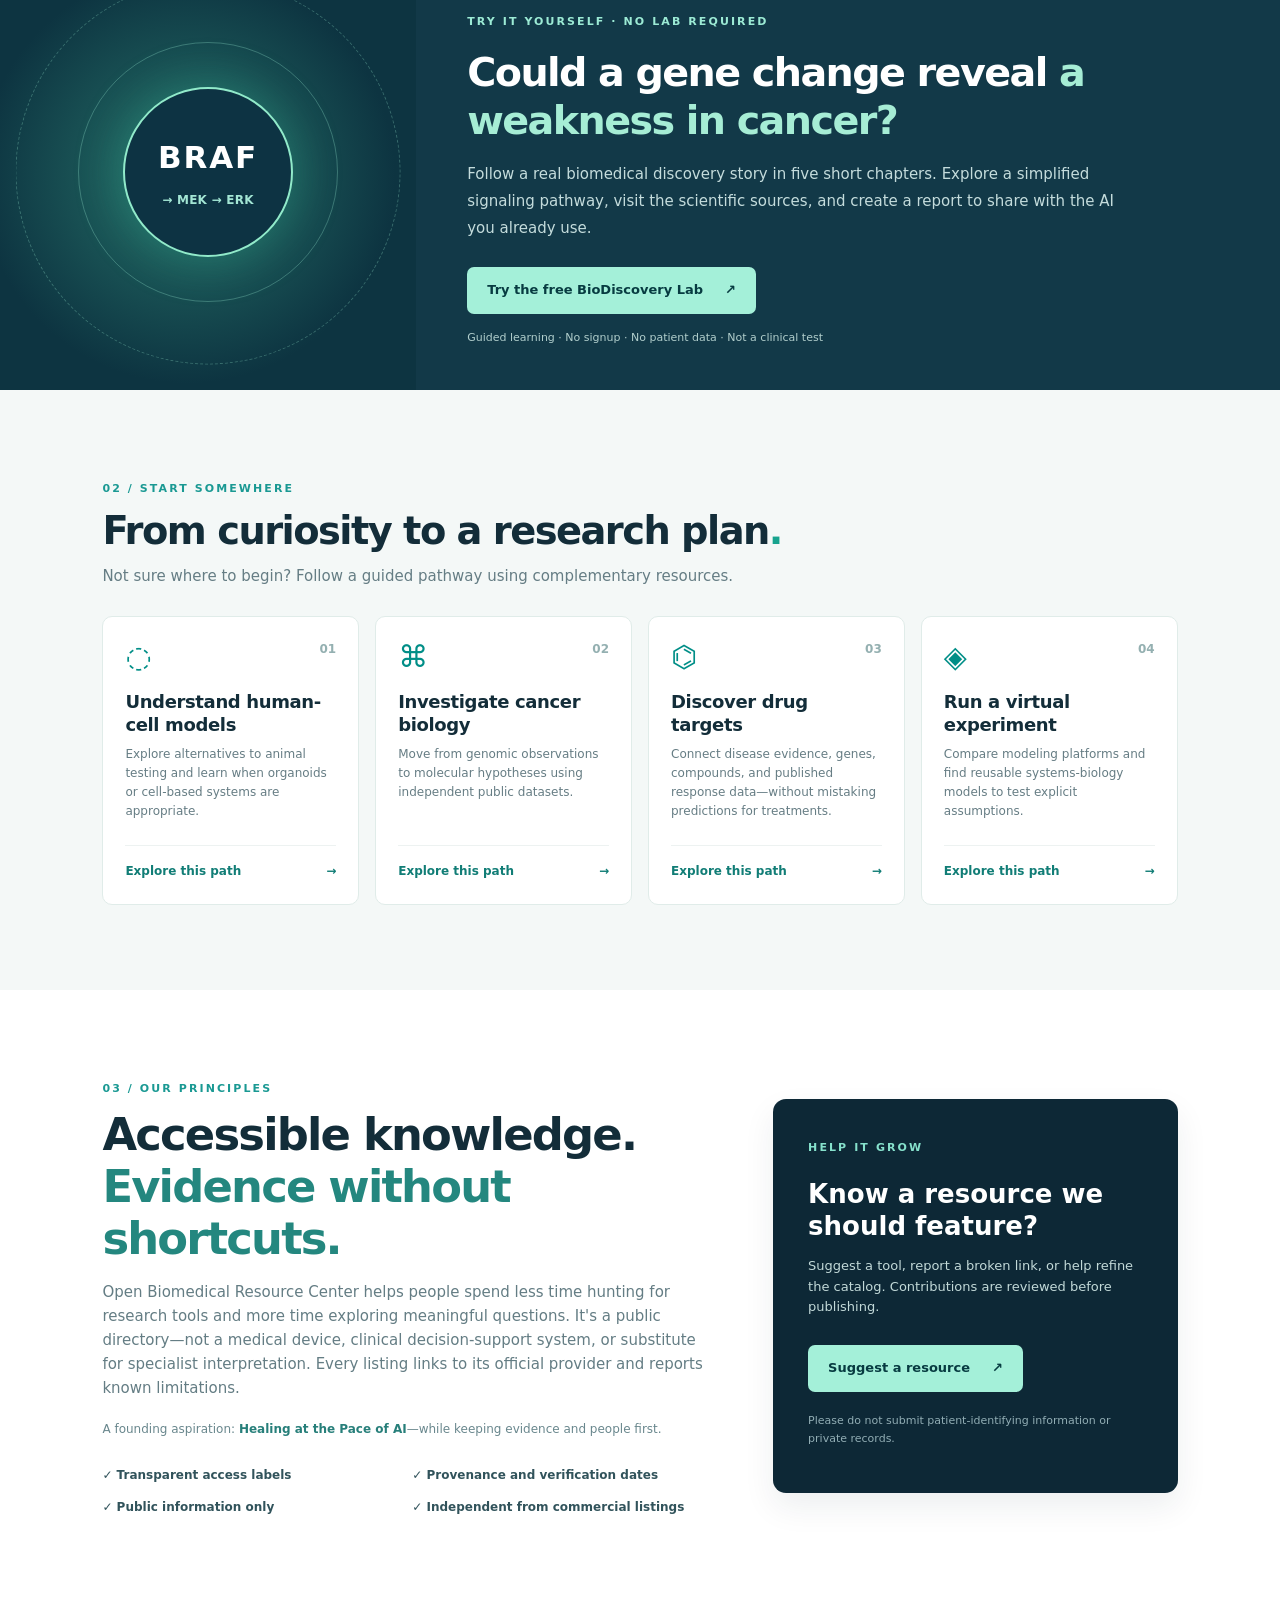
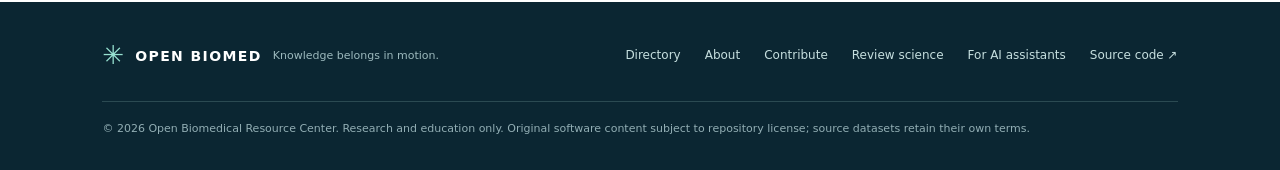
==== commit 2804abba: "Wire evidence review gate, reviewer invitation and public panel page into CI and site" ====
--- a/index.html
+++ b/index.html
@@ -130,7 +130,7 @@
         <div class="contribute-panel"><span class="section-kicker">HELP IT GROW</span><h3>Know a resource we should feature?</h3><p>Suggest a tool, report a broken link, or help refine the catalog. Contributions are reviewed before publishing.</p><a class="primary-button" href="https://github.com/davidwpace/open-biomedical-resource-center/issues/new" target="_blank" rel="noopener noreferrer">Suggest a resource <span aria-hidden="true">↗</span></a><p class="fine-print">Please do not submit patient-identifying information or private records.</p></div>
       </section>
     </main>
-    <footer class="site-footer"><div><span class="footer-mark">✳</span><strong>OPEN BIOMED</strong><small>Knowledge belongs in motion.</small></div><div class="footer-links"><a href="#directory">Directory</a><a href="#about">About</a><a href="contribute.html">Contribute</a><a href="agent-access.html">For AI assistants</a><a href="https://github.com/davidwpace/open-biomedical-resource-center" target="_blank" rel="noopener noreferrer">Source code ↗</a></div><p>© <span id="year"></span> Open Biomedical Resource Center. Research and education only. Original software content subject to repository license; source datasets retain their own terms.</p></footer>
+    <footer class="site-footer"><div><span class="footer-mark">✳</span><strong>OPEN BIOMED</strong><small>Knowledge belongs in motion.</small></div><div class="footer-links"><a href="#directory">Directory</a><a href="#about">About</a><a href="contribute.html">Contribute</a><a href="review.html">Review science</a><a href="agent-access.html">For AI assistants</a><a href="https://github.com/davidwpace/open-biomedical-resource-center" target="_blank" rel="noopener noreferrer">Source code ↗</a></div><p>© <span id="year"></span> Open Biomedical Resource Center. Research and education only. Original software content subject to repository license; source datasets retain their own terms.</p></footer>
   </div>
 
   <noscript><p class="js-fallback">JavaScript is disabled. <a href="catalog.html">View all biomedical resources in the accessible HTML directory</a>.</p></noscript>
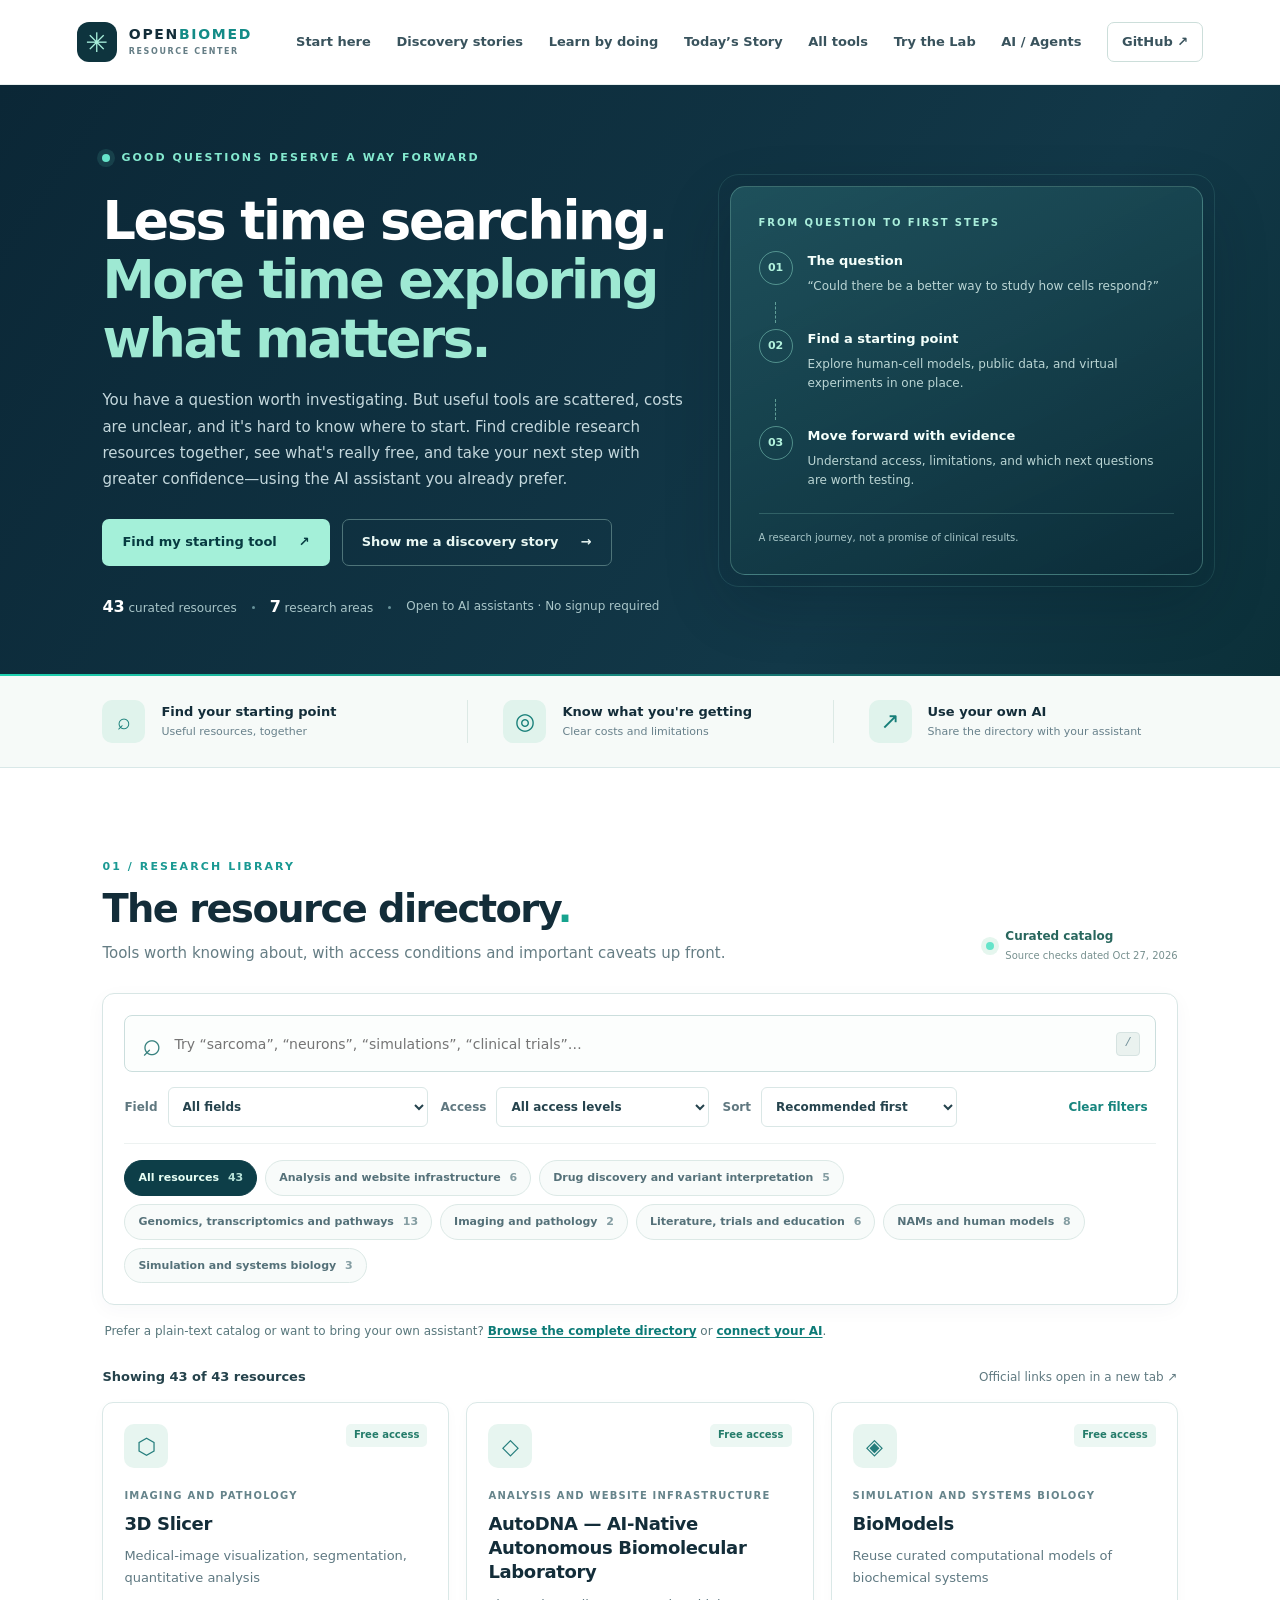
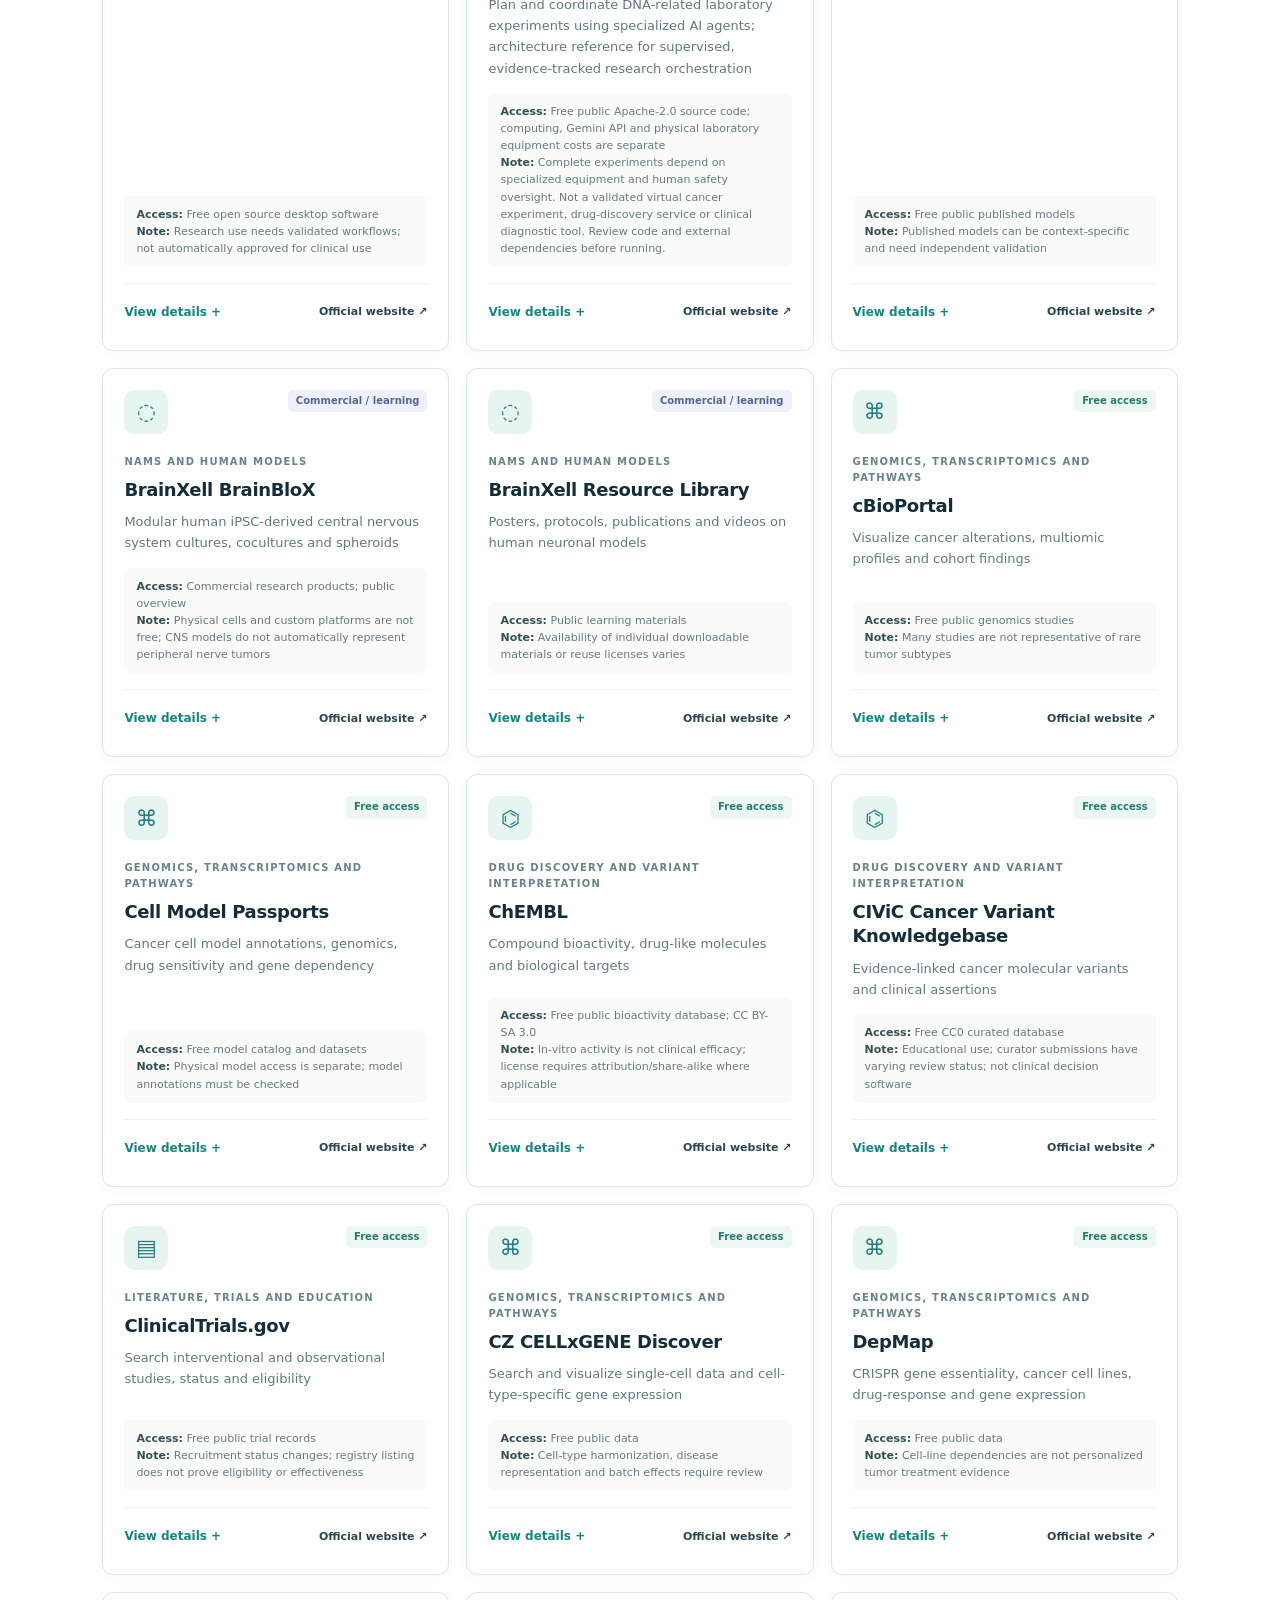
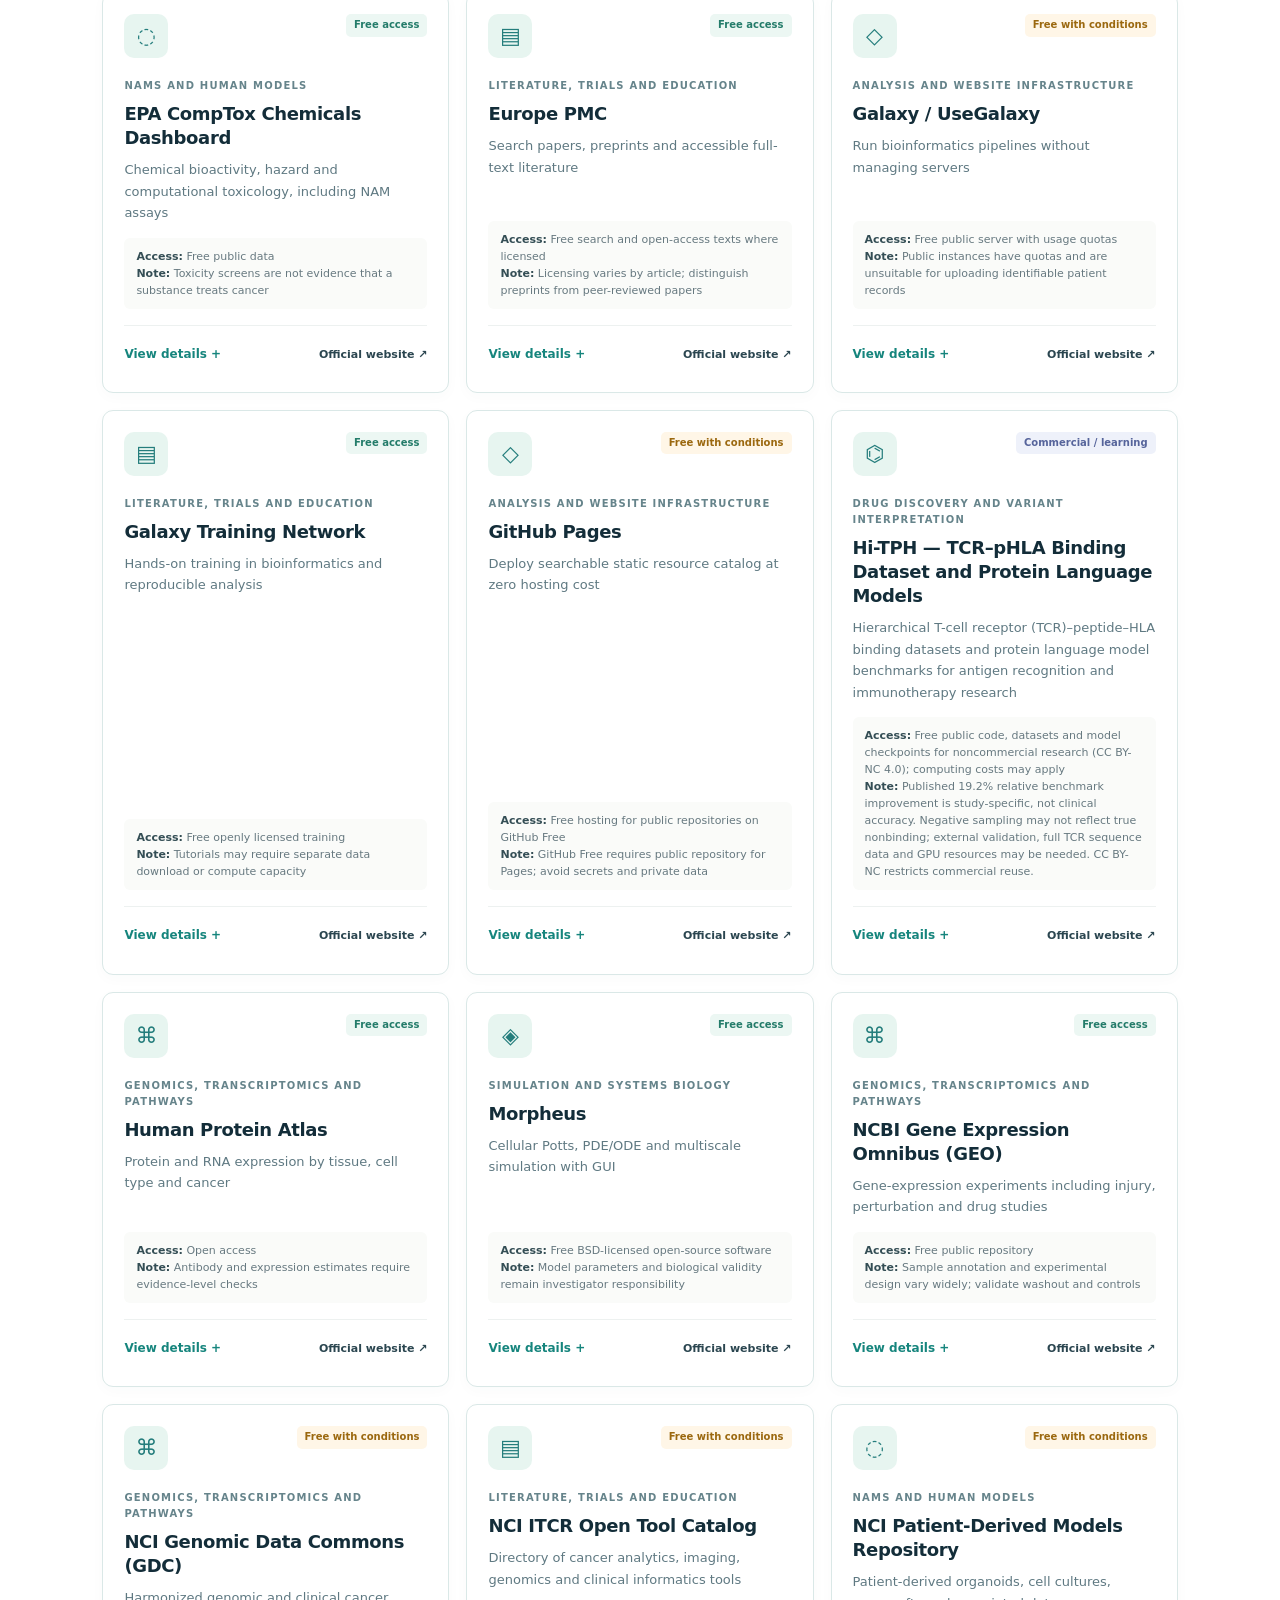
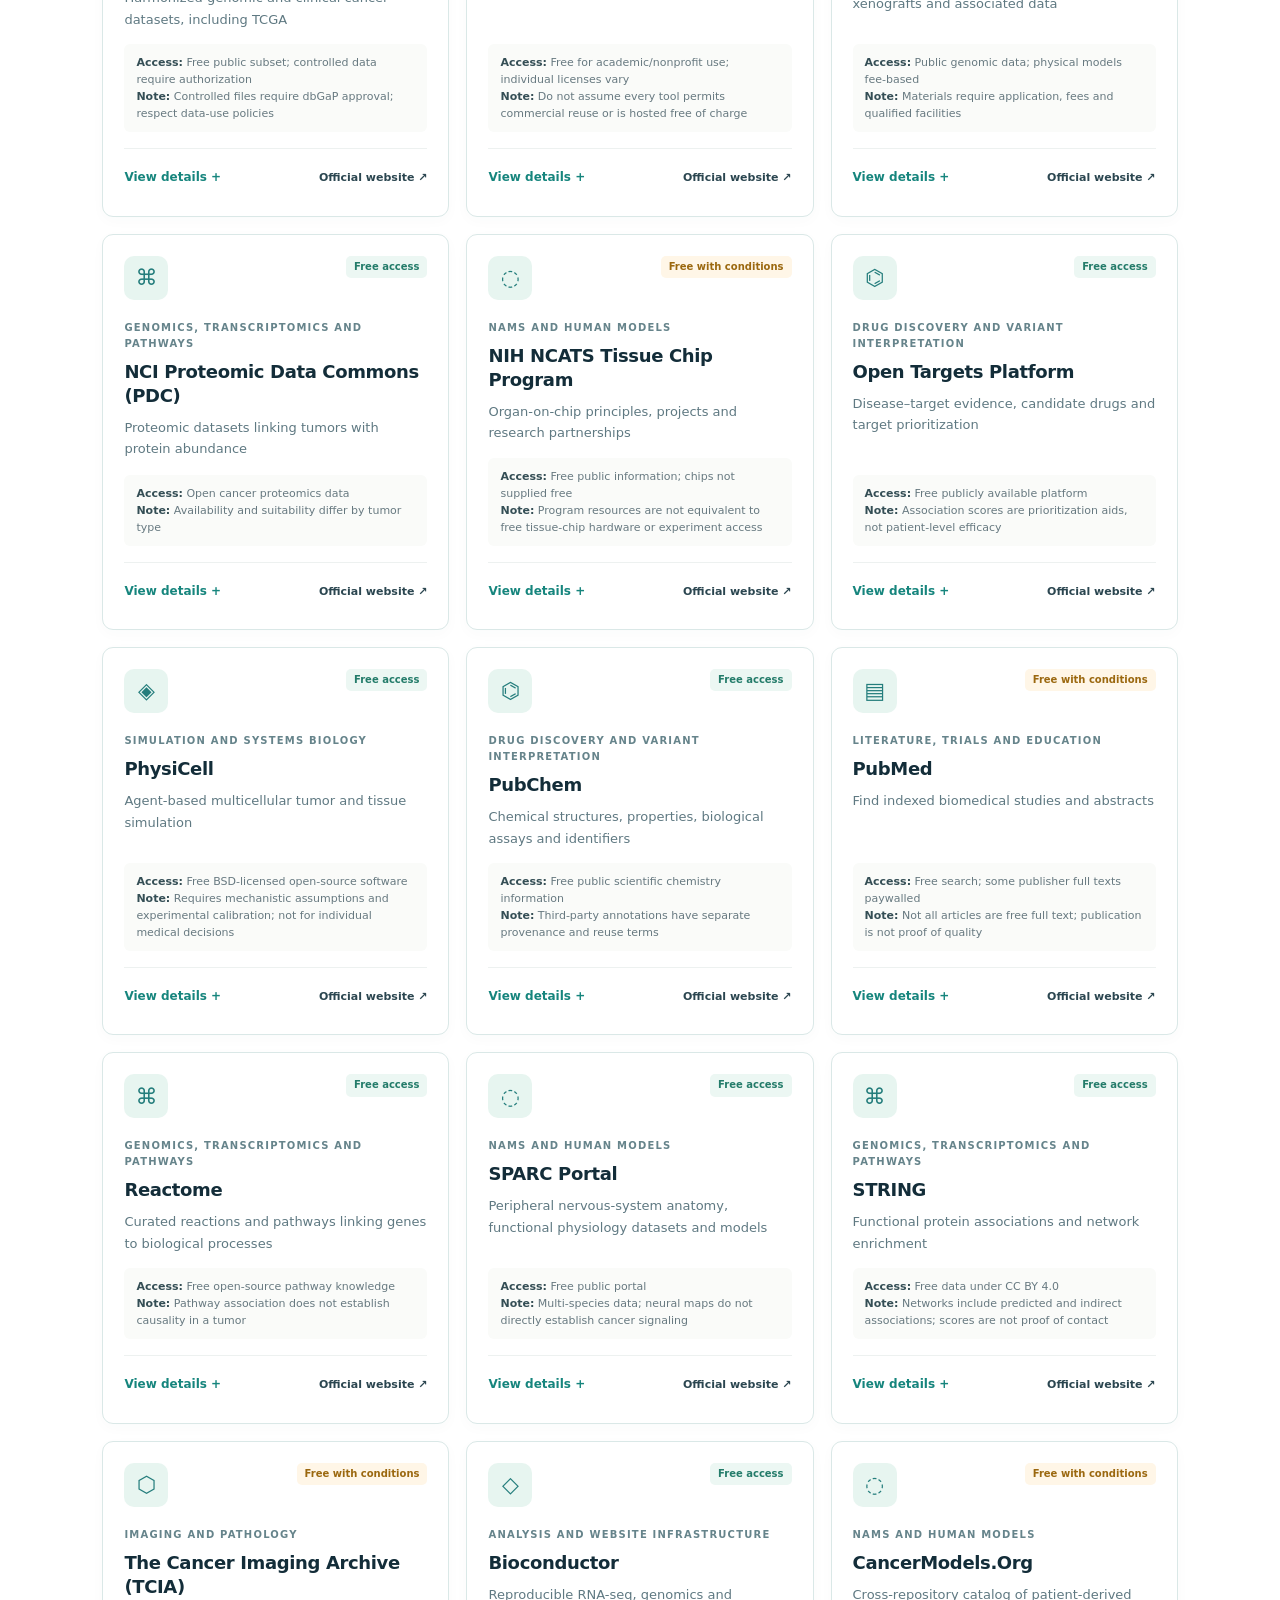
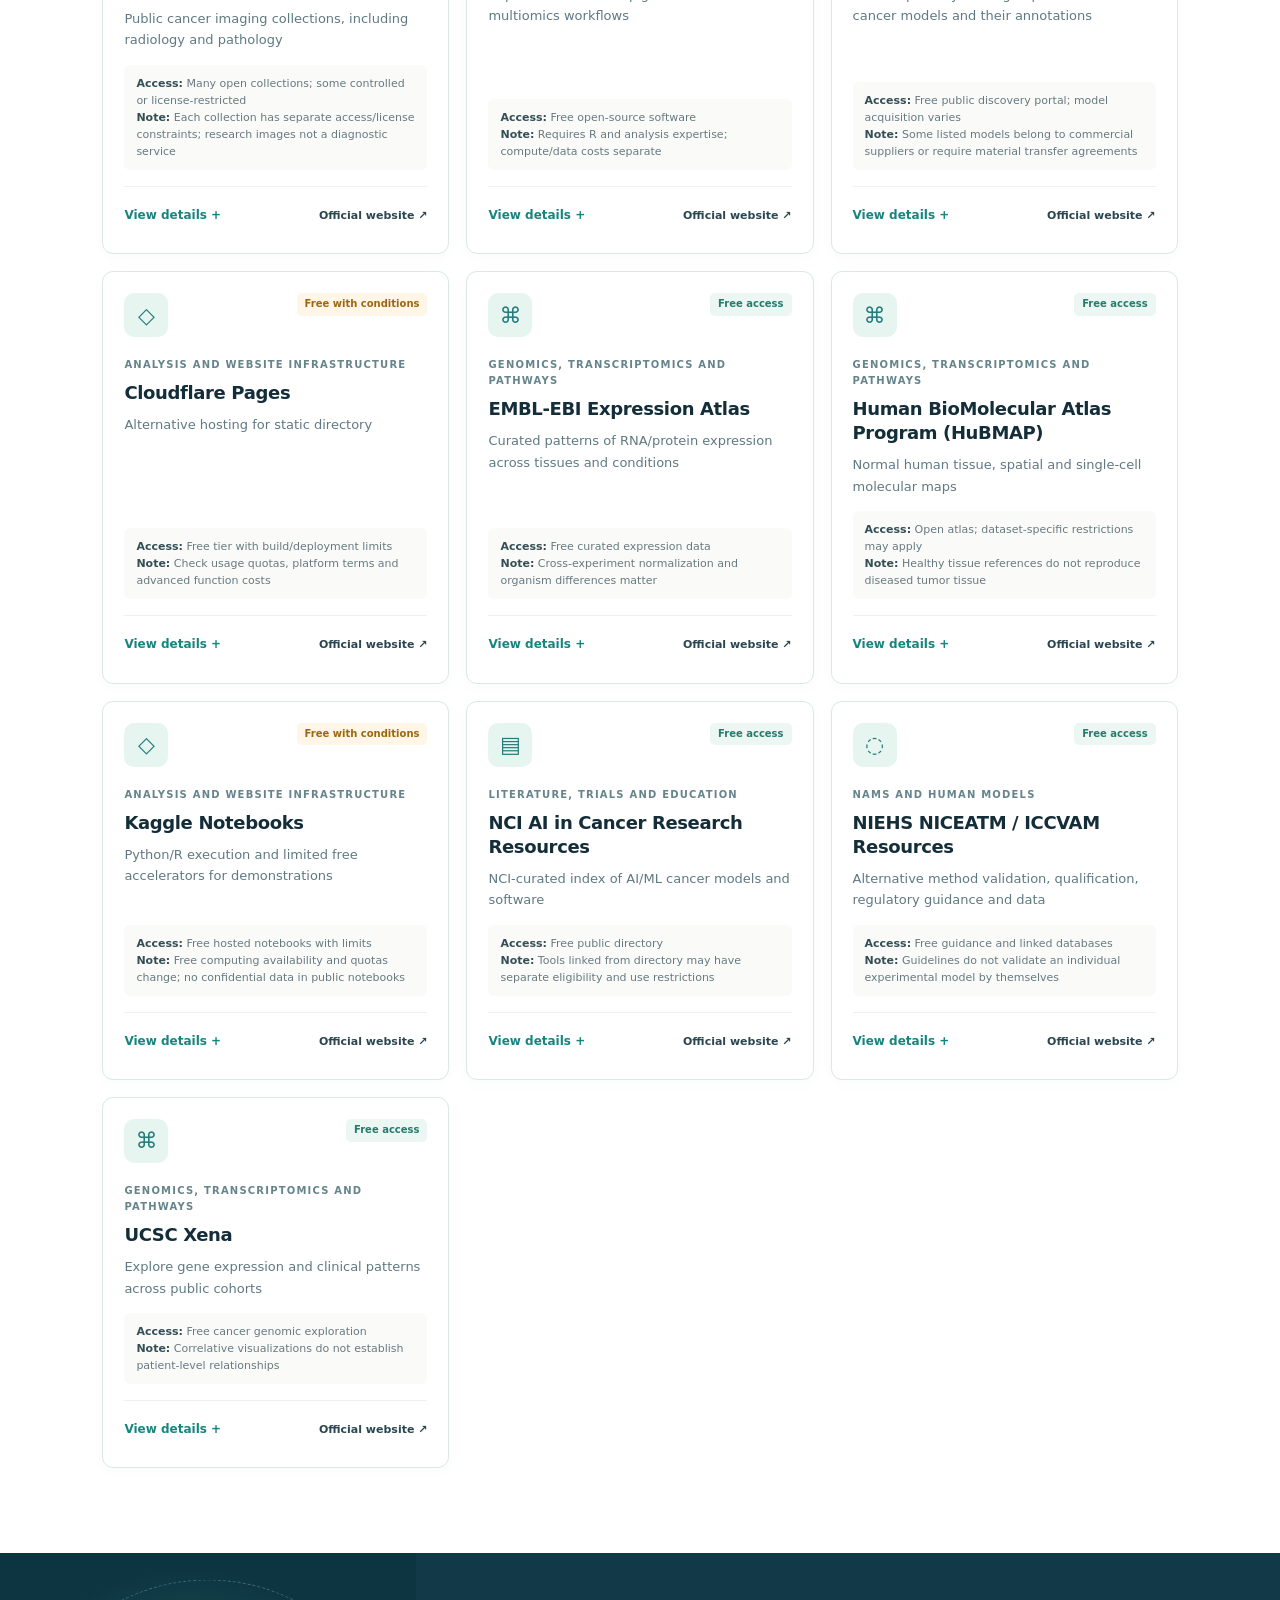
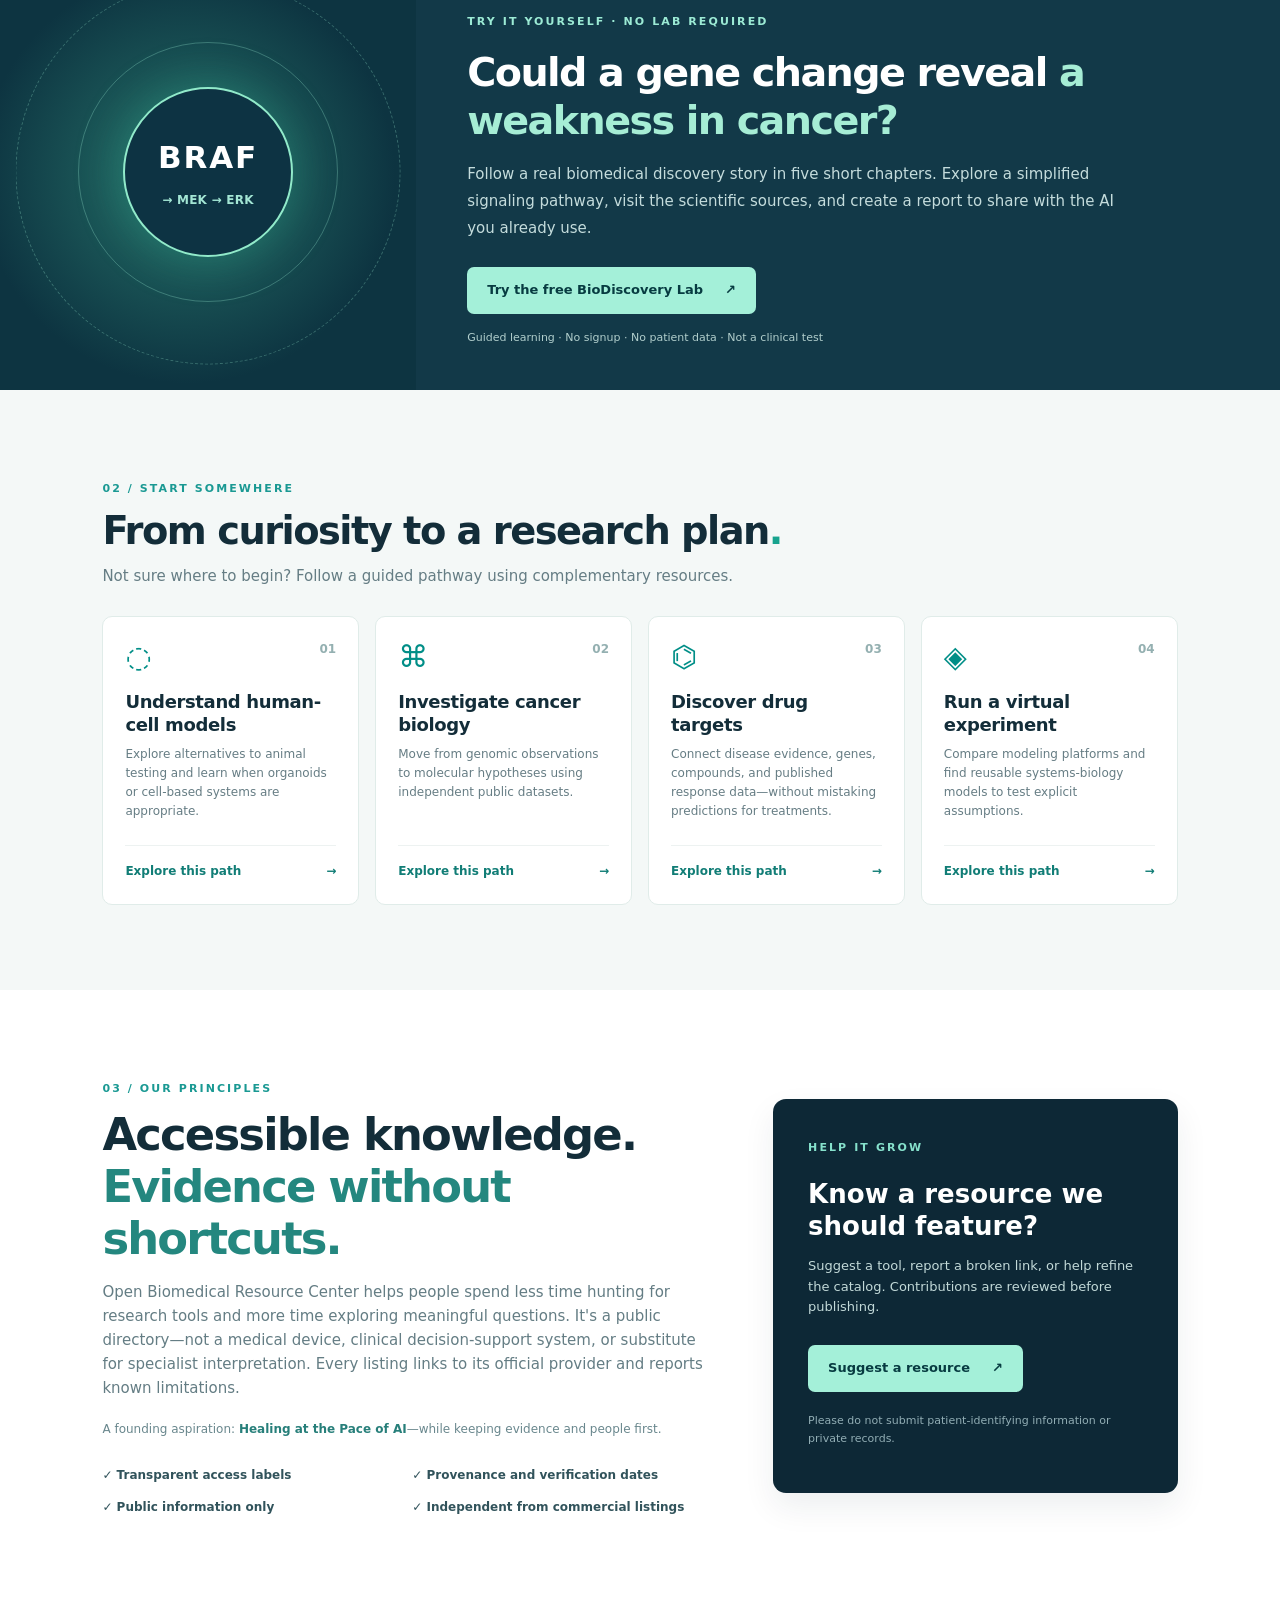
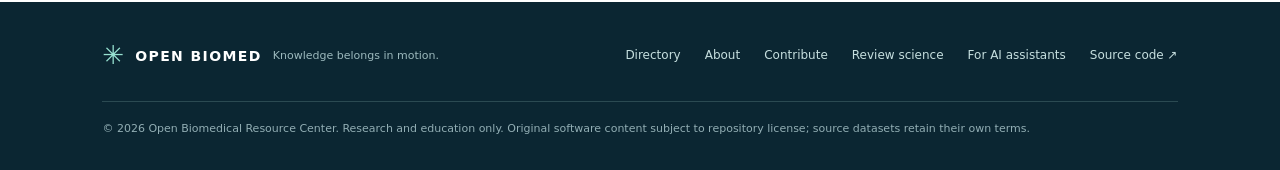
==== commit 79115550: "Connect generated interactive investigations to publishing, navigation and CI" ====
--- a/index.html
+++ b/index.html
@@ -28,6 +28,7 @@
       <nav class="header-nav" aria-label="Main navigation">
         <a href="start.html">Start here</a>
         <a href="stories.html">Discovery stories</a>
+        <a href="learn.html">Learn by doing</a>
         <a href="today.html">Today’s Story</a>
         <a href="#directory">All tools</a>
         <a href="lab/braf-melanoma.html">Try the Lab</a>
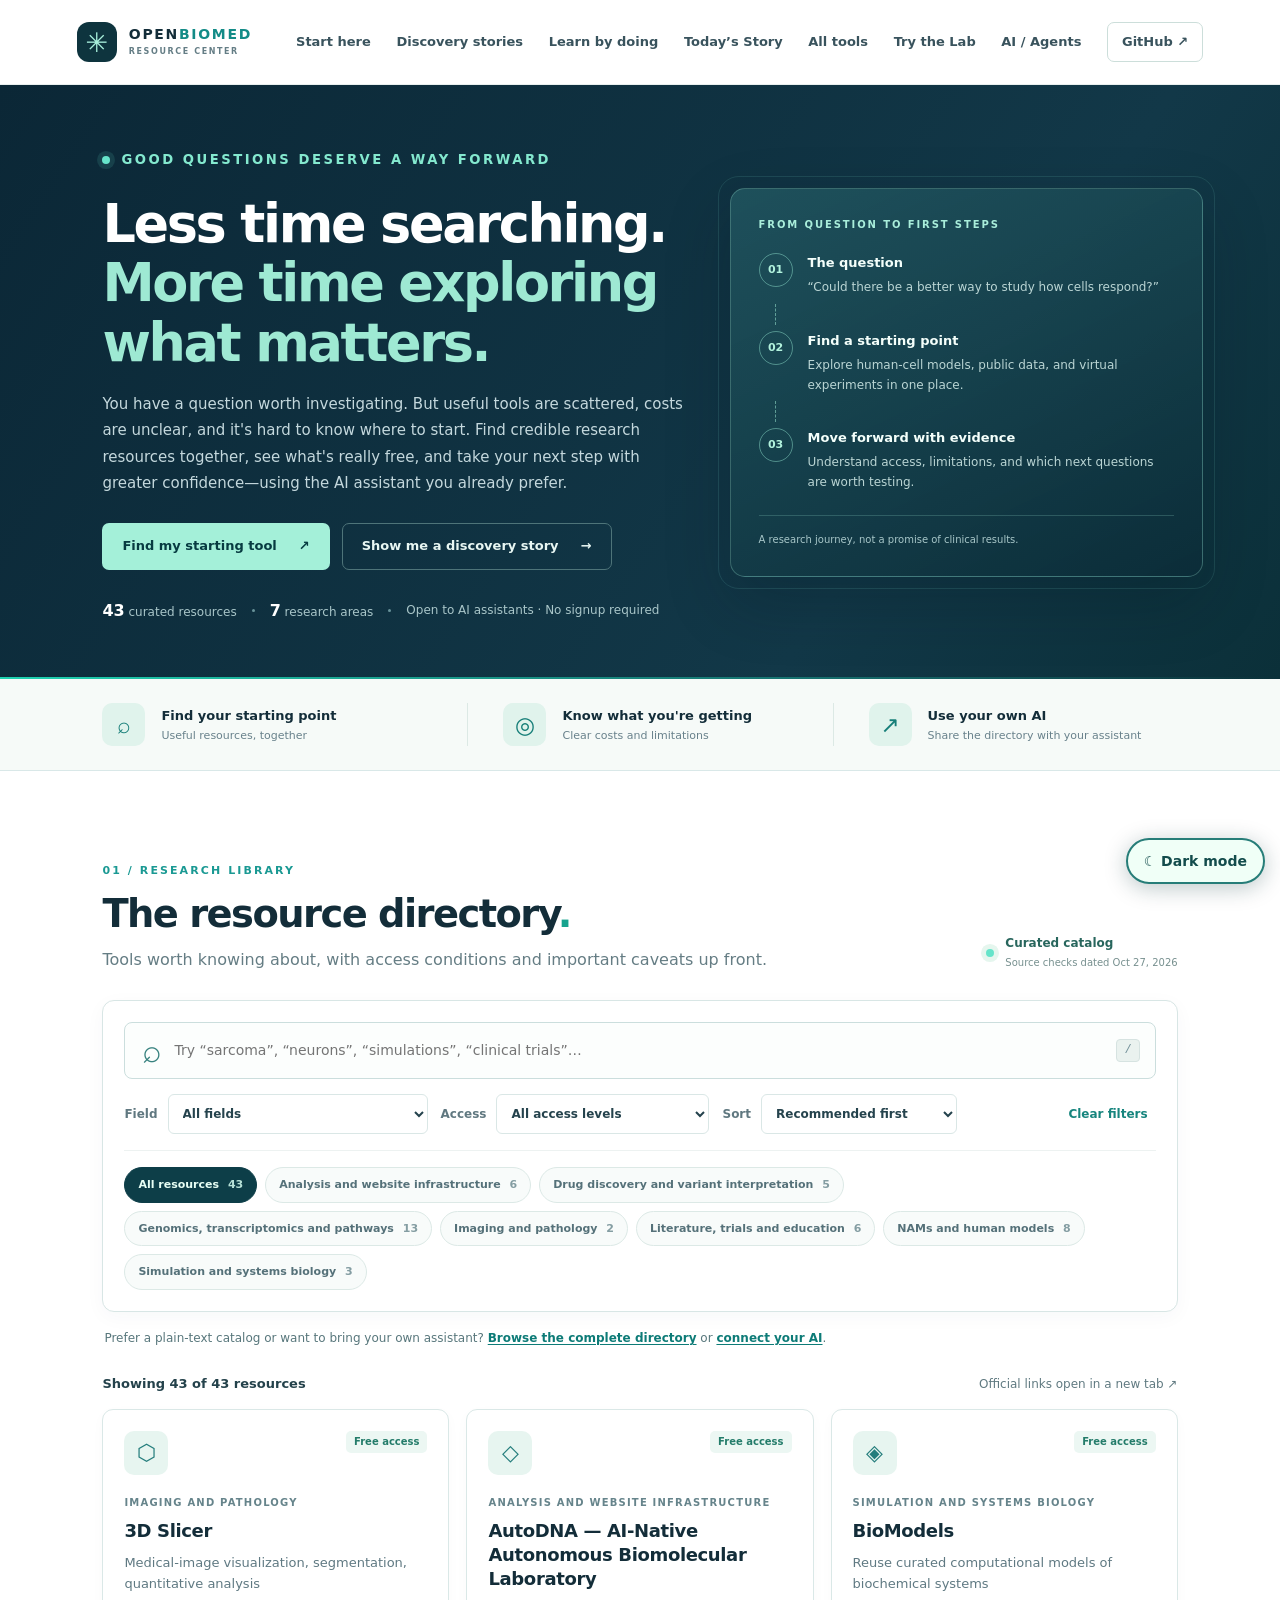
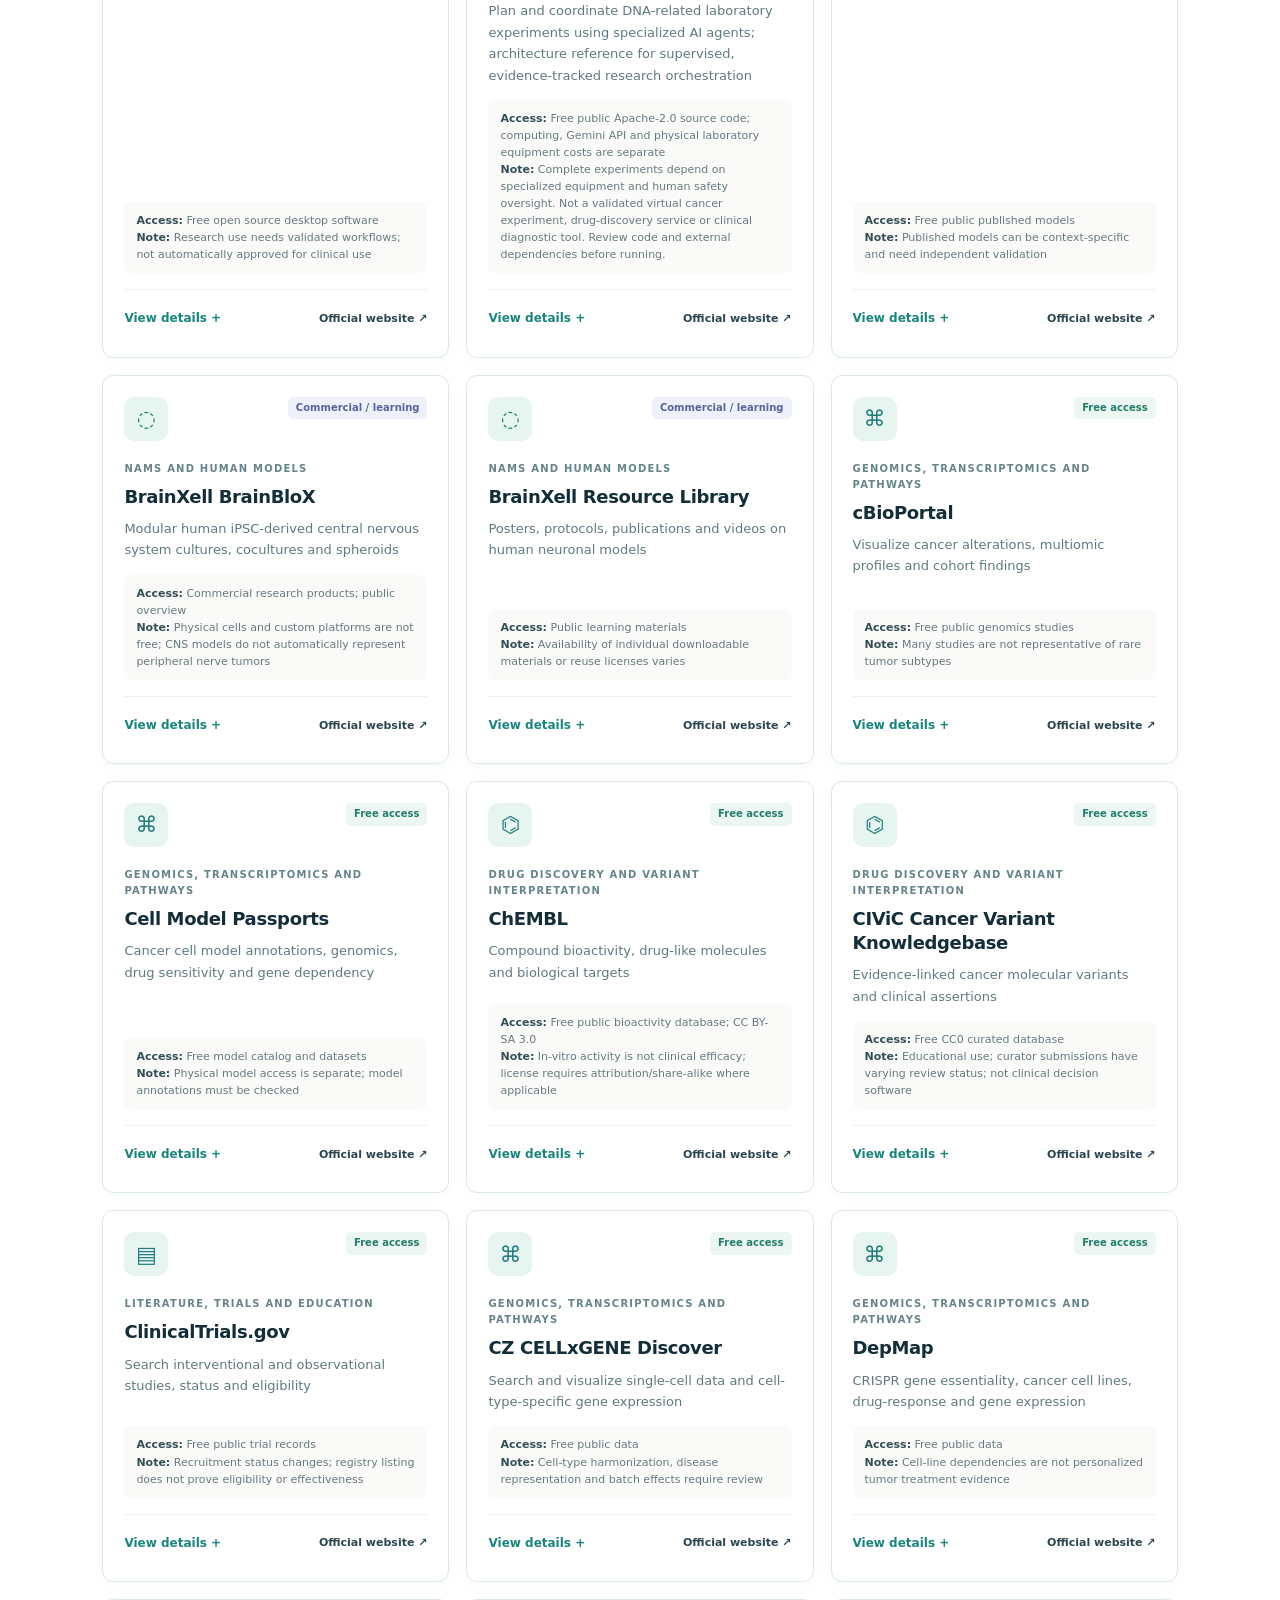
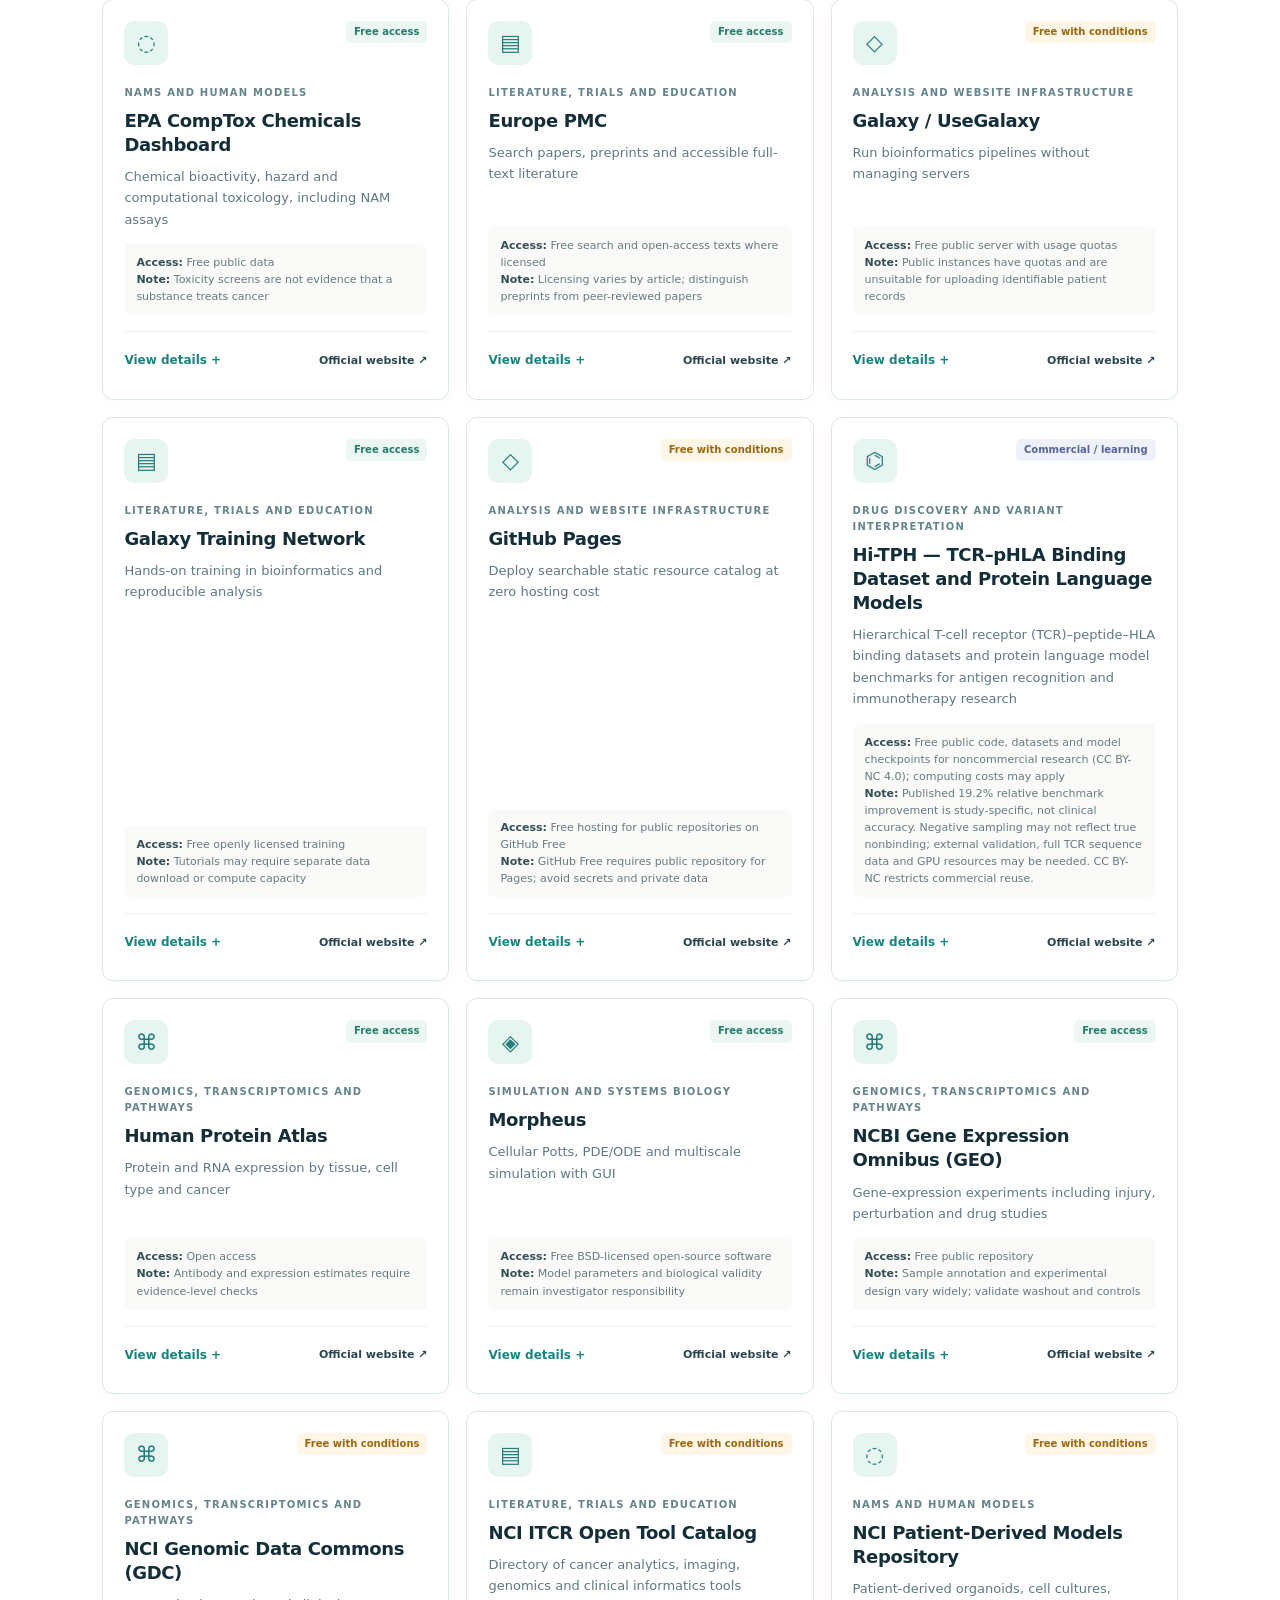
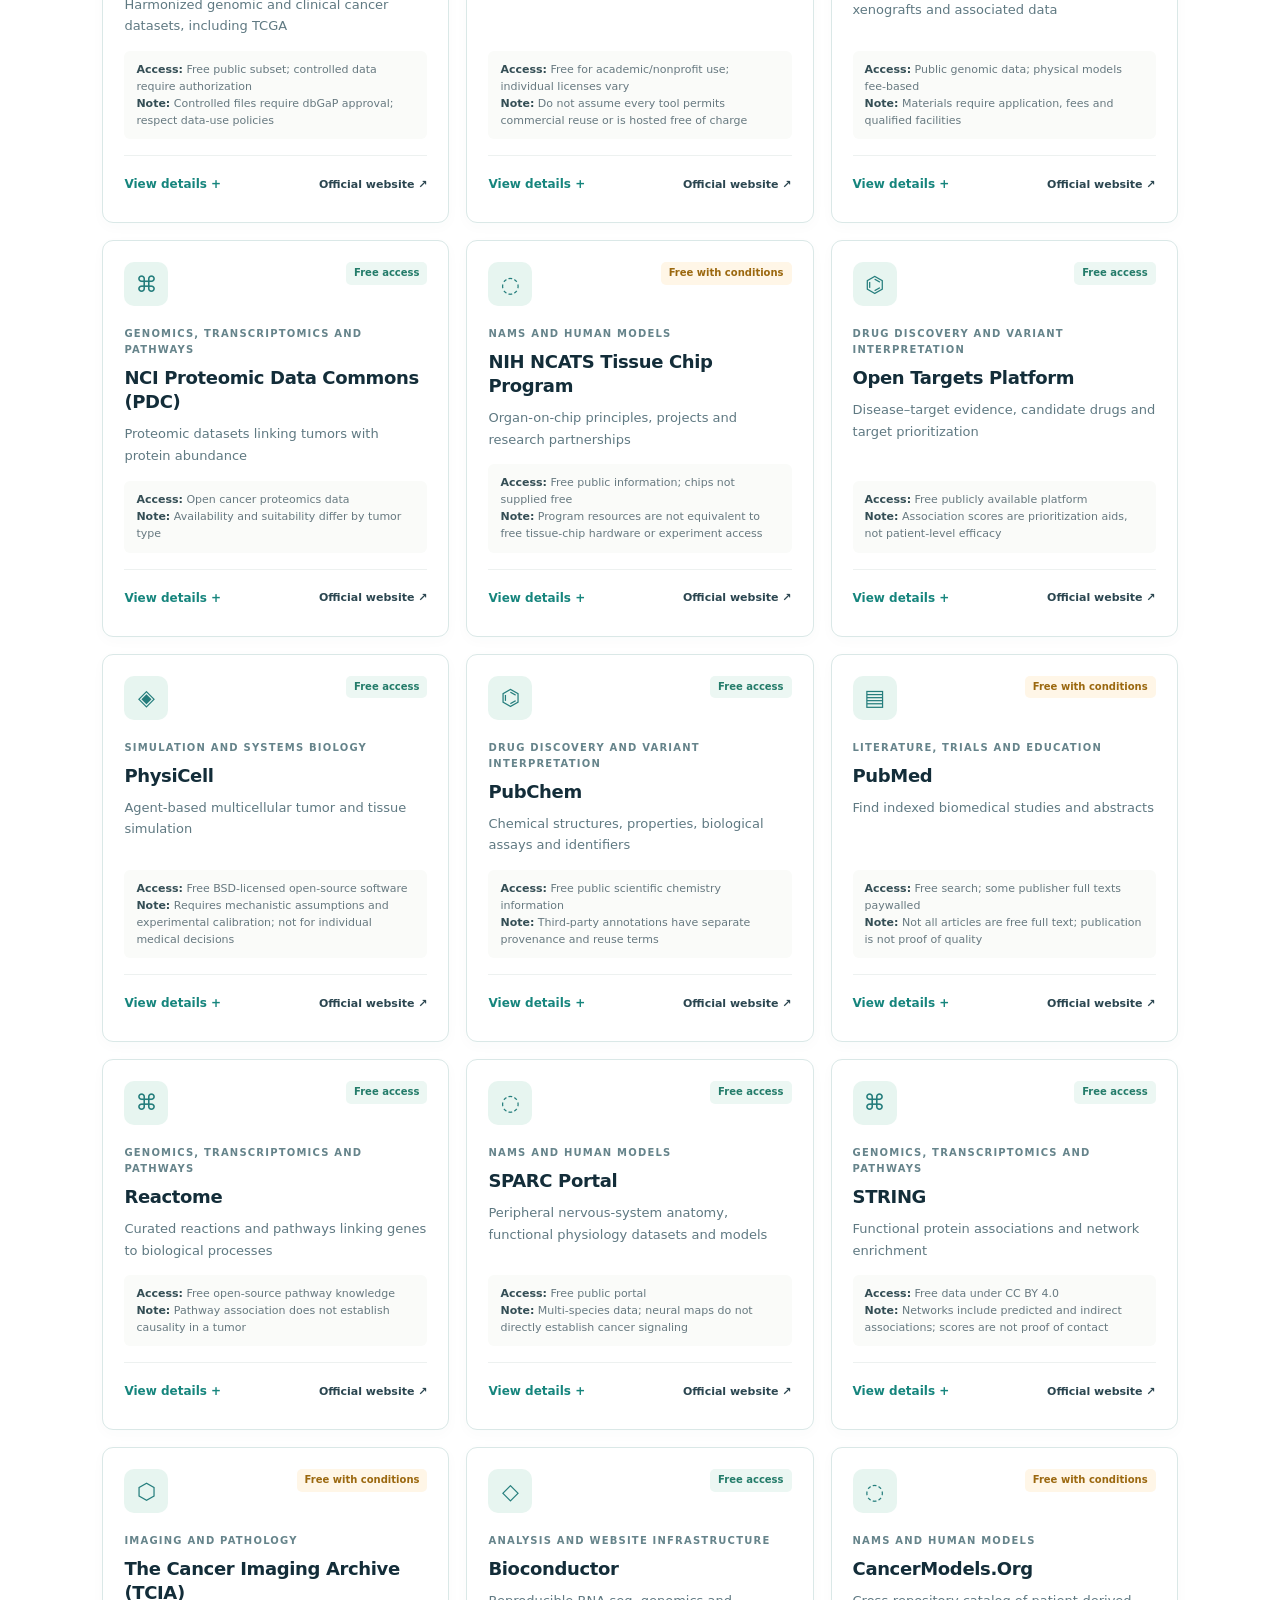
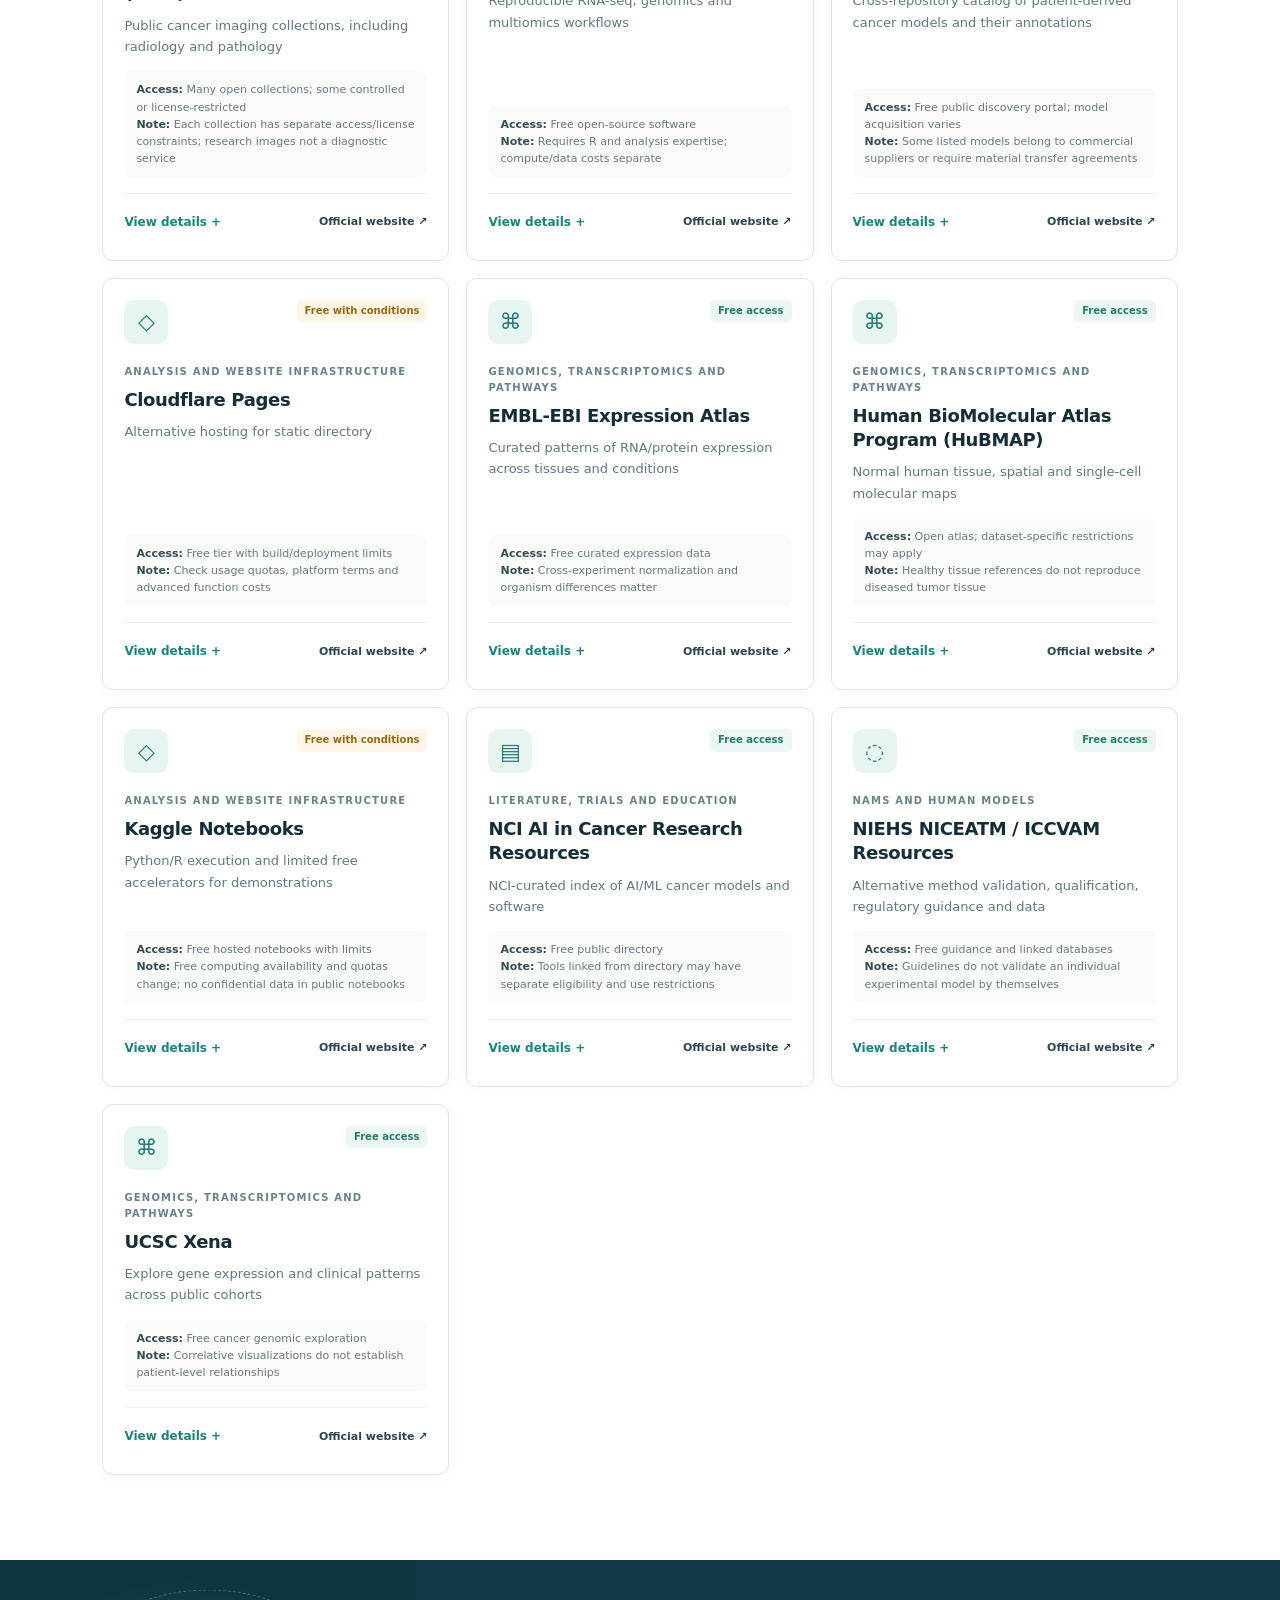
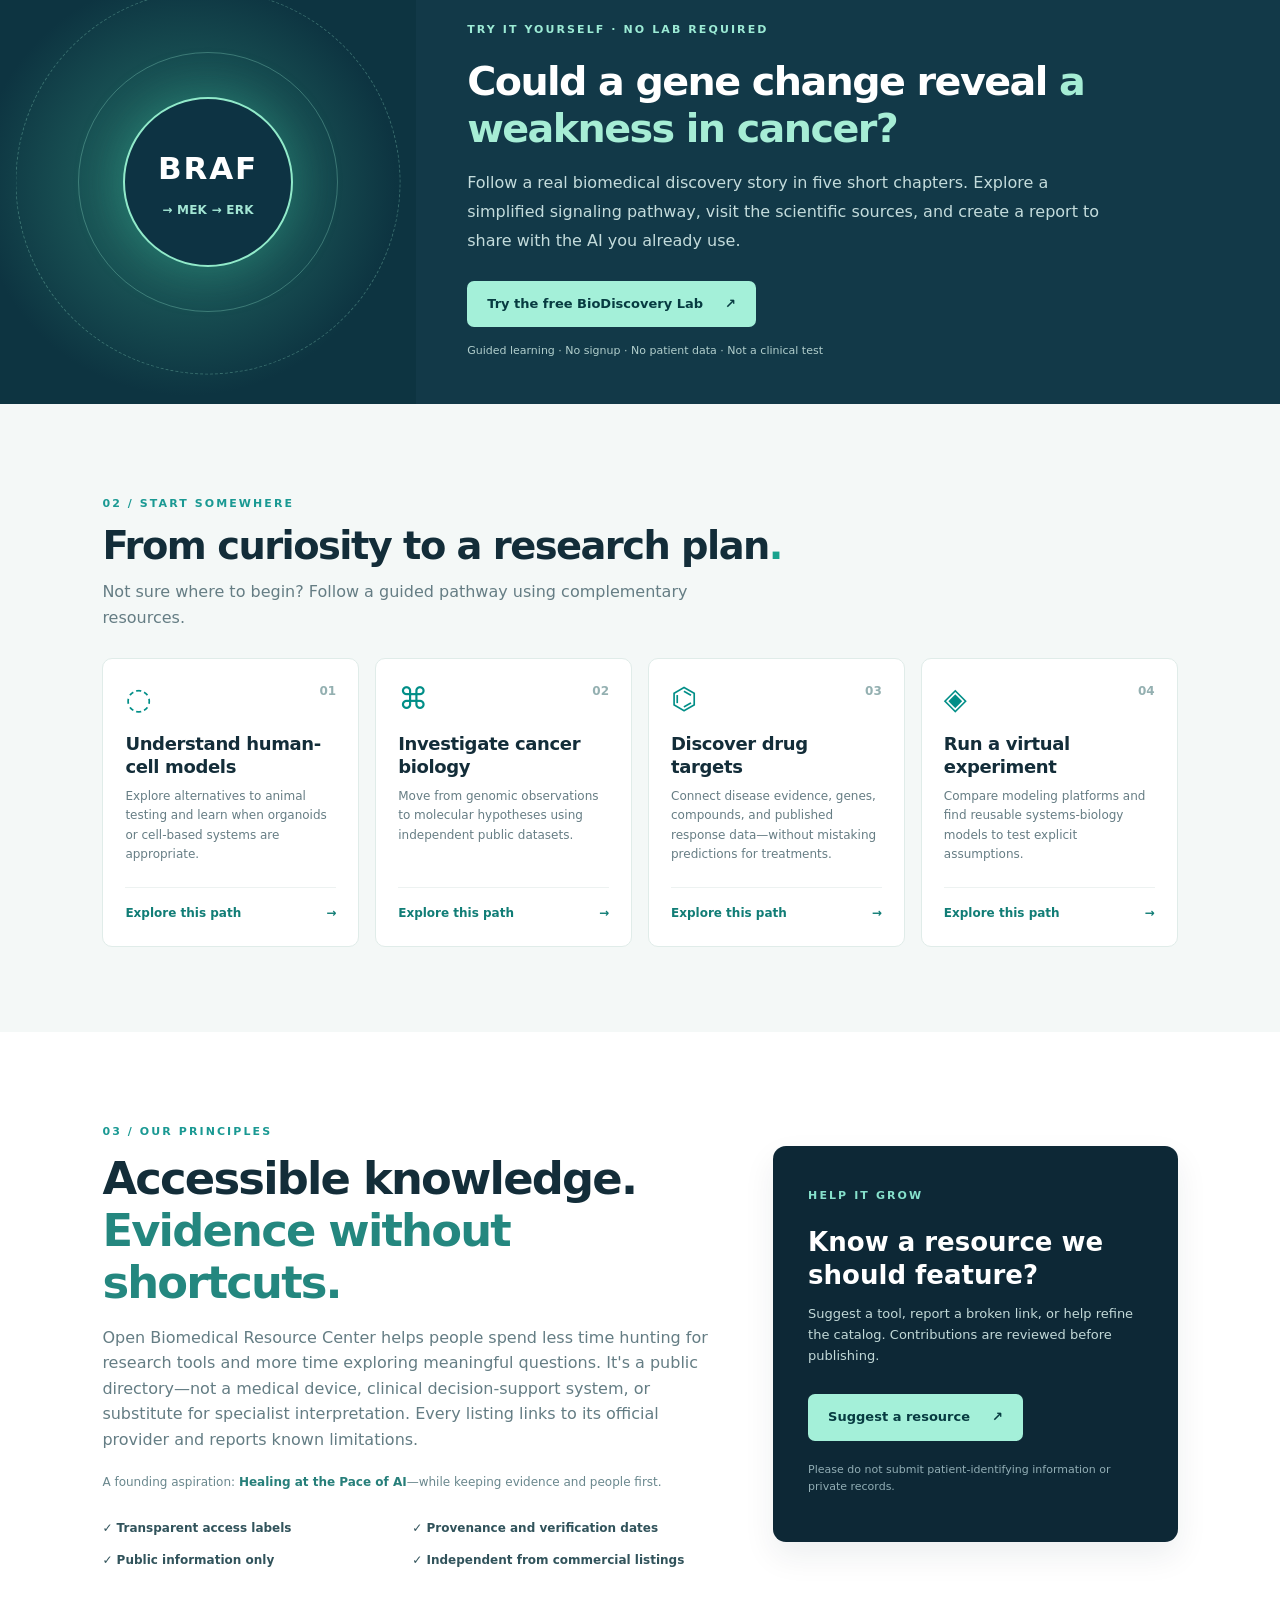
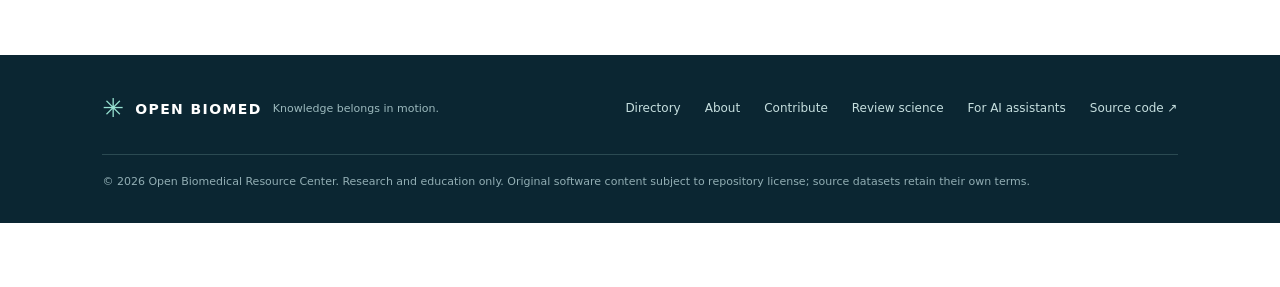
==== commit 15babe76: "Enable sitewide dark mode, larger readable text and clickable lesson headlines" ====
--- a/index.html
+++ b/index.html
@@ -1,6 +1,6 @@
 <!doctype html>
 <html lang="en">
-<head>
+<head><script src="assets/theme.js"></script>
   <meta charset="utf-8">
   <meta name="viewport" content="width=device-width, initial-scale=1">
   <meta name="theme-color" content="#0e2433">
@@ -16,7 +16,7 @@
   <script type="application/ld+json">[{"@context":"https://schema.org","@type":"WebSite","name":"Open Biomedical Resource Center","url":"https://davidwpace.github.io/open-biomedical-resource-center/","description":"A public biomedical research resource directory providing verified official links, access conditions and methodological limitations. Human- and AI-readable.","potentialAction":{"@type":"ViewAction","target":"https://davidwpace.github.io/open-biomedical-resource-center/catalog.html"}},{"@context":"https://schema.org","@type":"CollectionPage","name":"Public biomedical research resource directory","url":"https://davidwpace.github.io/open-biomedical-resource-center/catalog.html","mainEntity":{"@type":"DataCatalog","name":"Open Biomedical Resource Center public directory","url":"https://davidwpace.github.io/open-biomedical-resource-center/catalog.html","dataset":[{"@type":"Dataset","name":"Open Biomedical Resource Center resource metadata","url":"https://davidwpace.github.io/open-biomedical-resource-center/data/resources.json","distribution":[{"@type":"DataDownload","contentUrl":"https://davidwpace.github.io/open-biomedical-resource-center/data/resources.json","encodingFormat":"application/json"}]}]}}]</script>
   <link rel="stylesheet" href="assets/styles.css">
   <script src="assets/app.js" defer></script>
-</head>
+<link rel="stylesheet" href="assets/theme.css"></head>
 <body>
   <a class="skip-link" href="#directory">Skip to resource directory</a>
   <div class="site-shell">
--- a/assets/theme.css
+++ b/assets/theme.css
@@ -0,0 +1,41 @@
+/* Shared contrast and optional user-selectable dark mode for public learning pages.
+   No external fonts, tracking, or preference cookies. */
+.color-theme-toggle{position:fixed;right:15px;bottom:16px;z-index:1000;display:inline-flex;align-items:center;justify-content:center;padding:11px 16px;min-height:46px;border-radius:999px;border:2px solid #267d78;background:#f0fff7;color:#134c4c;box-shadow:0 4px 22px #082f3644;font:800 14px/1.2 system-ui,-apple-system,"Segoe UI",sans-serif;cursor:pointer;white-space:nowrap}
+.color-theme-toggle:hover{border-color:#115850;background:#d3f4e6}
+.color-theme-toggle:focus-visible{outline:3px solid #329ec4;outline-offset:3px}
+body{padding-bottom:64px;font-size:16px}
+:is(.lesson-card p,.story-card p,.stage-context,.research-wrap p,.research-sources li,.research-sources p,.archive-note p,.lab-tool>p,.task-panel p,.reason-choice,.evidence-reveal p,.lesson-card>a,.story-card>a,.chapter-source,.lesson .limit,.more-info,.footer p,.agent-main>p,.endpoint p,.choice span:last-child,.goal-choice span:last-child,.notice,.hint){font-size:max(15px,1rem)}
+:is(.lab-eyebrow,.lesson-kicker,.story-num,.eyebrow,.step-tag,.lab-stats span,.lab-footer,.site-footer,.footer,.pill,.disclaimer,.research-sources small,.story-card .year,.story-category){font-size:max(12px,.825rem)}
+:is(.choice-feedback,.source-boundary,.lab-caution,.lab-tool .lab-caution,.lesson-card a,.story-card a,.challenge legend,.review-card p,.review-card a,.contribute-card p,.contribute-card a,.review-steps ol,.contribute-steps ol,.result .privacy-note){font-size:max(14px,.95rem)}
+:root[data-theme="dark"]{color-scheme:dark;--ink:#f0faf8;--sub:#c4dade;--deep:#0b2430;--teal:#98e8d5;--aqua:#b9f1e3;--mint:#183941;--border:#47646b;--paper:#0d2029;--cream:#142f39;--shadow:0 12px 32px #010c1366;--pale:#152e38}
+html[data-theme="dark"],html[data-theme="dark"] body{background:#0d2029!important;color:#eaf7f6!important}
+html[data-theme="dark"] :is(.site-header,.lab-header,.bar,.topbar,.site-footer,.lab-footer,.footer){background:#102934!important;color:#eaf7f6!important;border-color:#415c64!important}
+html[data-theme="dark"] :is(.site-header a,.lab-header a,.bar a,.topbar a,.site-footer a,.footer a,.lab-footer a,.brand,.sitebrand,.brand-name,.nav-github,.header-nav a){color:#e8f7f4!important}
+html[data-theme="dark"] :is(.hero,.lab-hero,.index-hero,.heading,.agent-main,.catalog-main){color:#eaf7f6}
+html[data-theme="dark"] :is(.hero h1,.lab-hero h1,.index-hero h1,.heading h1,.section-heading h2,.lesson-step h2,.lesson-card h2,.story-card h2,.result h2,.review-card h2,.contribute-card h2,.agent-main h2){color:#f2fcf9!important}
+html[data-theme="dark"] :is(.hero p,.lab-hero>p,.index-hero p,.heading p,.hint,.hero-description,.stage-context,.lesson-card p,.story-card p,.archive-note p,.chapter-source,.lesson p,.agent-main>p,.catalog-intro p,.source-boundary,.research-sources p,.research-wrap p,.research-sources small,.story-head p,.goal-choice span:last-child,.choice span:last-child){color:#c6dce0!important}
+html[data-theme="dark"] :is(.lesson-card,.story-card,.lab-journey,.story-box,.story-inner,.choice,.goal-choice,.contribute-card,.review-card,.endpoint,.directory-panel,.resource-card,.workflow-card,.result-spotlight,.research-wrap,.mission,.task-panel,.search-area,.search-input,.portable-panel,.catalog-tools,.about-section,.story-head,.story-chapter,.modal,.more-info){background:#15343f!important;color:#edf9f8!important;border-color:#456873!important}
+html[data-theme="dark"] :is(.lesson-card a,.story-card a,.lab-journey a,.research-sources a,.chapter-source a,.review-card a,.contribute-card a,.endpoint a,.more-info a,.archive-note a,.agent-main a){color:#aff4dc}
+html[data-theme="dark"] :is(.lesson-card h2 a,.story-card h2 a){color:#f0faf7!important}
+html[data-theme="dark"] :is(.lab-stats span,.pill,.notice,.trust,.badge,.takeaway,.evidence-reveal,.choice-feedback,.reason-choice,.research-wrap,.archive-note,.important,.review-warning,.review-steps,.contribute-steps,.another-way,.lesson,.disclaimer,.source-boundary,.report-actions,.category-chips,.category-chip){background:#193c46!important;color:#e2f4f1!important;border-color:#547480!important}
+html[data-theme="dark"] :is(.reason-choice,.goal-choice,.choice,.control,.lab-secondary,.secondary-button,.secondary-cta,.secondary-link,.fallback-choice,.text-button){color:#e7f7f3!important;background:#193c46!important;border-color:#5b8587!important}
+html[data-theme="dark"] :is(.reason-choice:hover,.choice:hover,.goal-choice:hover){background:#24515b!important;border-color:#b0e9d3!important}
+html[data-theme="dark"] .reason-choice[aria-pressed="true"]{background:#245d59!important;border:2px solid #b5f1d6!important;color:#fff!important}
+html[data-theme="dark"] :is(.lab-primary,.main-cta,.primary-button,.primary,.control.primary){background:#a5efd6!important;border-color:#a5efd6!important;color:#0b343c!important}
+html[data-theme="dark"] :is(.lab-tool,.result,.intro-line,.central-question,.steps){background:#092934!important;color:#e8f7f3!important;border-color:#426772!important}
+html[data-theme="dark"] :is(.lab-tool p,.result p,.intro-line span,.central-question strong,.steps p){color:#d0e8e4!important}
+html[data-theme="dark"] :is(.story-head,.story-box,.story-chapter,.hero-story,.hero-meta,.demo-promo,.benefit-strip,.workflows-section,.contribute-panel,.research-sources,.more-info){border-color:#466772!important}
+html[data-theme="dark"] :is(.research-wrap strong,.takeaway strong,.story-num,.lab-eyebrow,.lesson-kicker,.step-tag,.eyebrow,.section-kicker){color:#a9f0d4!important}
+html[data-theme="dark"] :is(.task-panel p,.research-wrap p,.review-card p,.contribute-card p,.endpoint p,.archive-note p,.lesson-card p,.story-card p,.takeaway,.evidence-reveal p,.choice-feedback,.reason-choice,.story-head p){color:#d3e8e8!important}
+html[data-theme="dark"] :is(input,textarea,select){background:#112e39!important;color:#ecf8f4!important;border-color:#759ca3!important}
+html[data-theme="dark"] :is(.progress-track,.progressbar,.story-chapter-track){background:#496e70!important}
+html[data-theme="dark"] .color-theme-toggle{background:#244852;color:#f0fff8;border-color:#a1d9cc}
+html[data-theme="dark"] .color-theme-toggle:hover{background:#2e5a64}
+html[data-theme="dark"] :is(.lesson-illustration,.illustration-flow,.illustration-dna){background:linear-gradient(110deg,#14323b,#214a54)!important;border-color:#496d73!important}
+html[data-theme="dark"] .illustration-flow span{background:#153a43!important;color:#e9fff3!important;border-color:#628784!important}
+html[data-theme="dark"] :is(.illustration-note,.illustration-flow small){color:#c7e5e3!important}
+html[data-theme="dark"] .dish{box-shadow:0 12px 30px #00111688}
+html[data-theme="dark"] :is(.footer-mark,.mark,.brand-mark){background:#0a3039;color:#b0f0d7}
+html[data-theme="dark"] :is(.site-header nav a,.lab-header nav a,.bar nav a){color:#eaf7f2!important}
+@media(max-width:550px){.color-theme-toggle{right:12px;bottom:12px;padding:10px 13px;font-size:13px}body{padding-bottom:70px}:is(.lesson-card p,.story-card p,.reason-choice,.stage-context,.evidence-reveal p,.lab-tool>p,.agent-main>p){font-size:15px}}
+@media(prefers-reduced-motion:reduce){.color-theme-toggle{transition:none}}
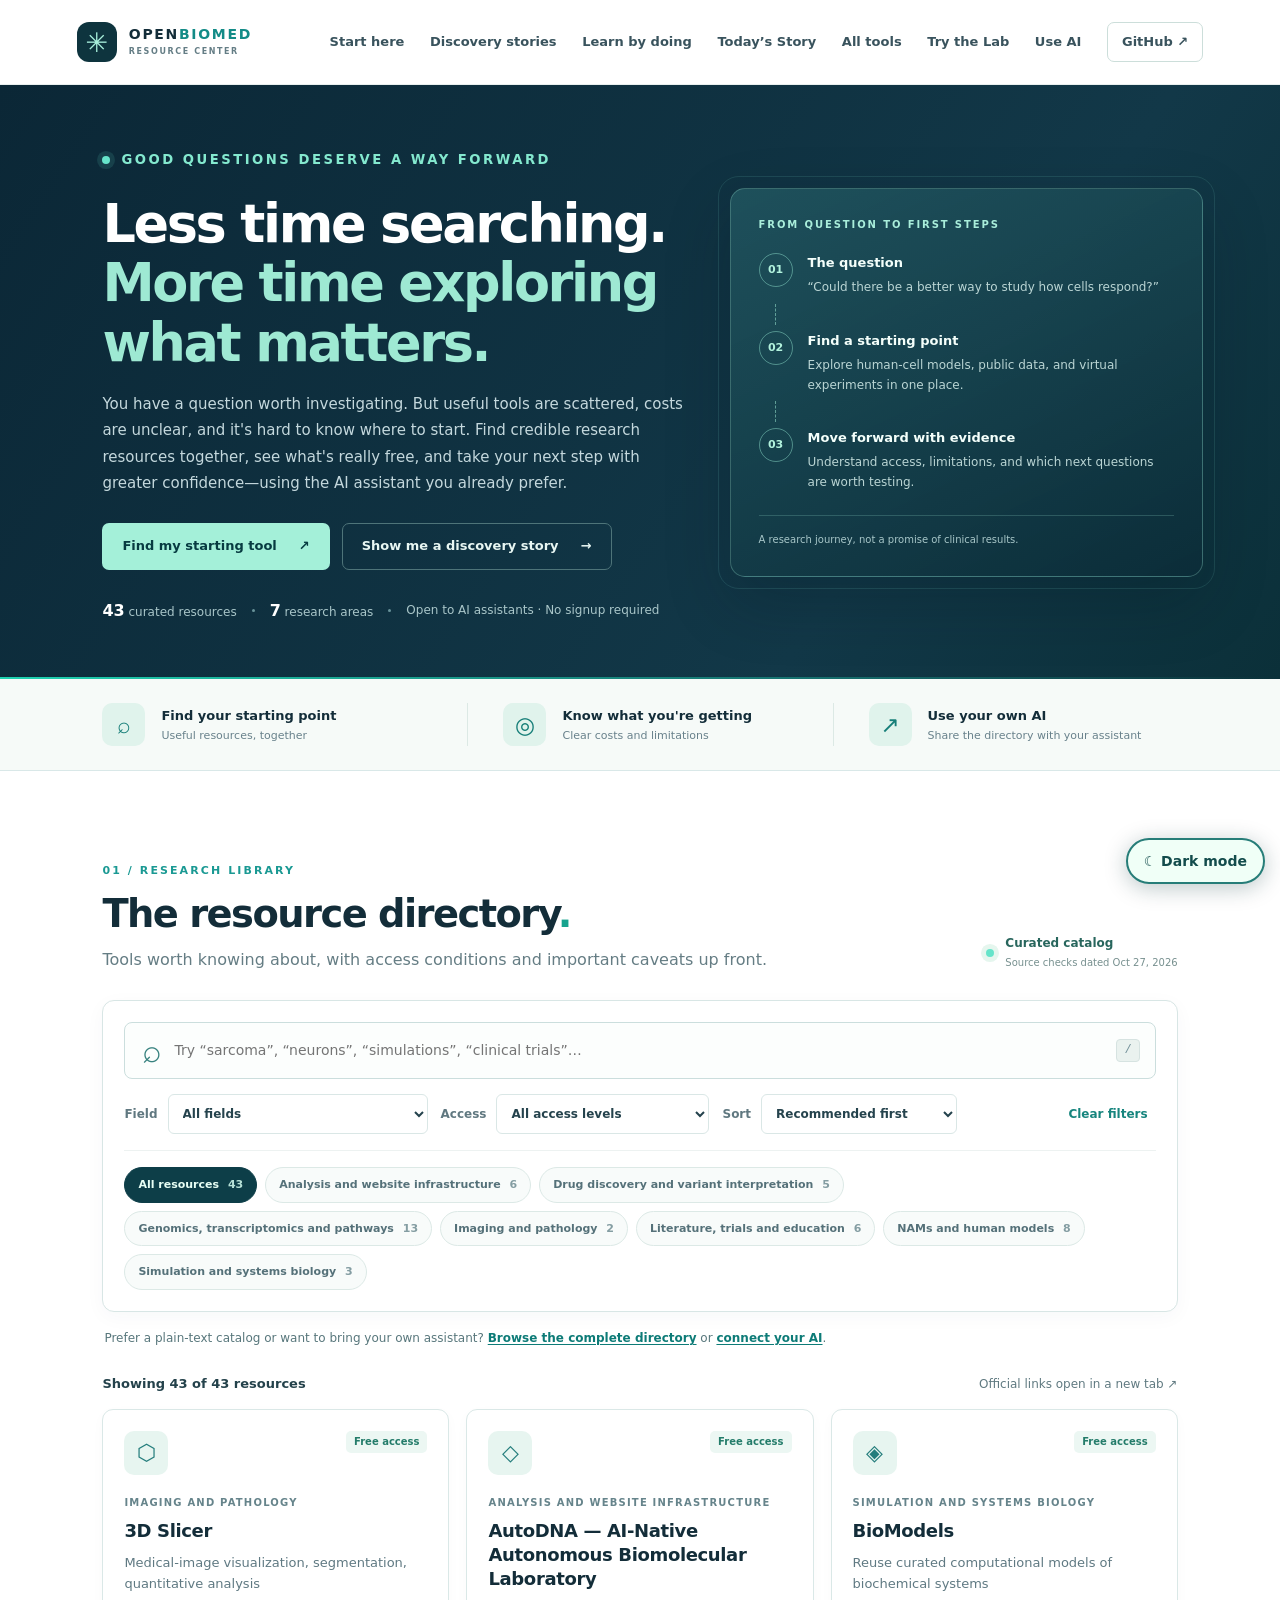
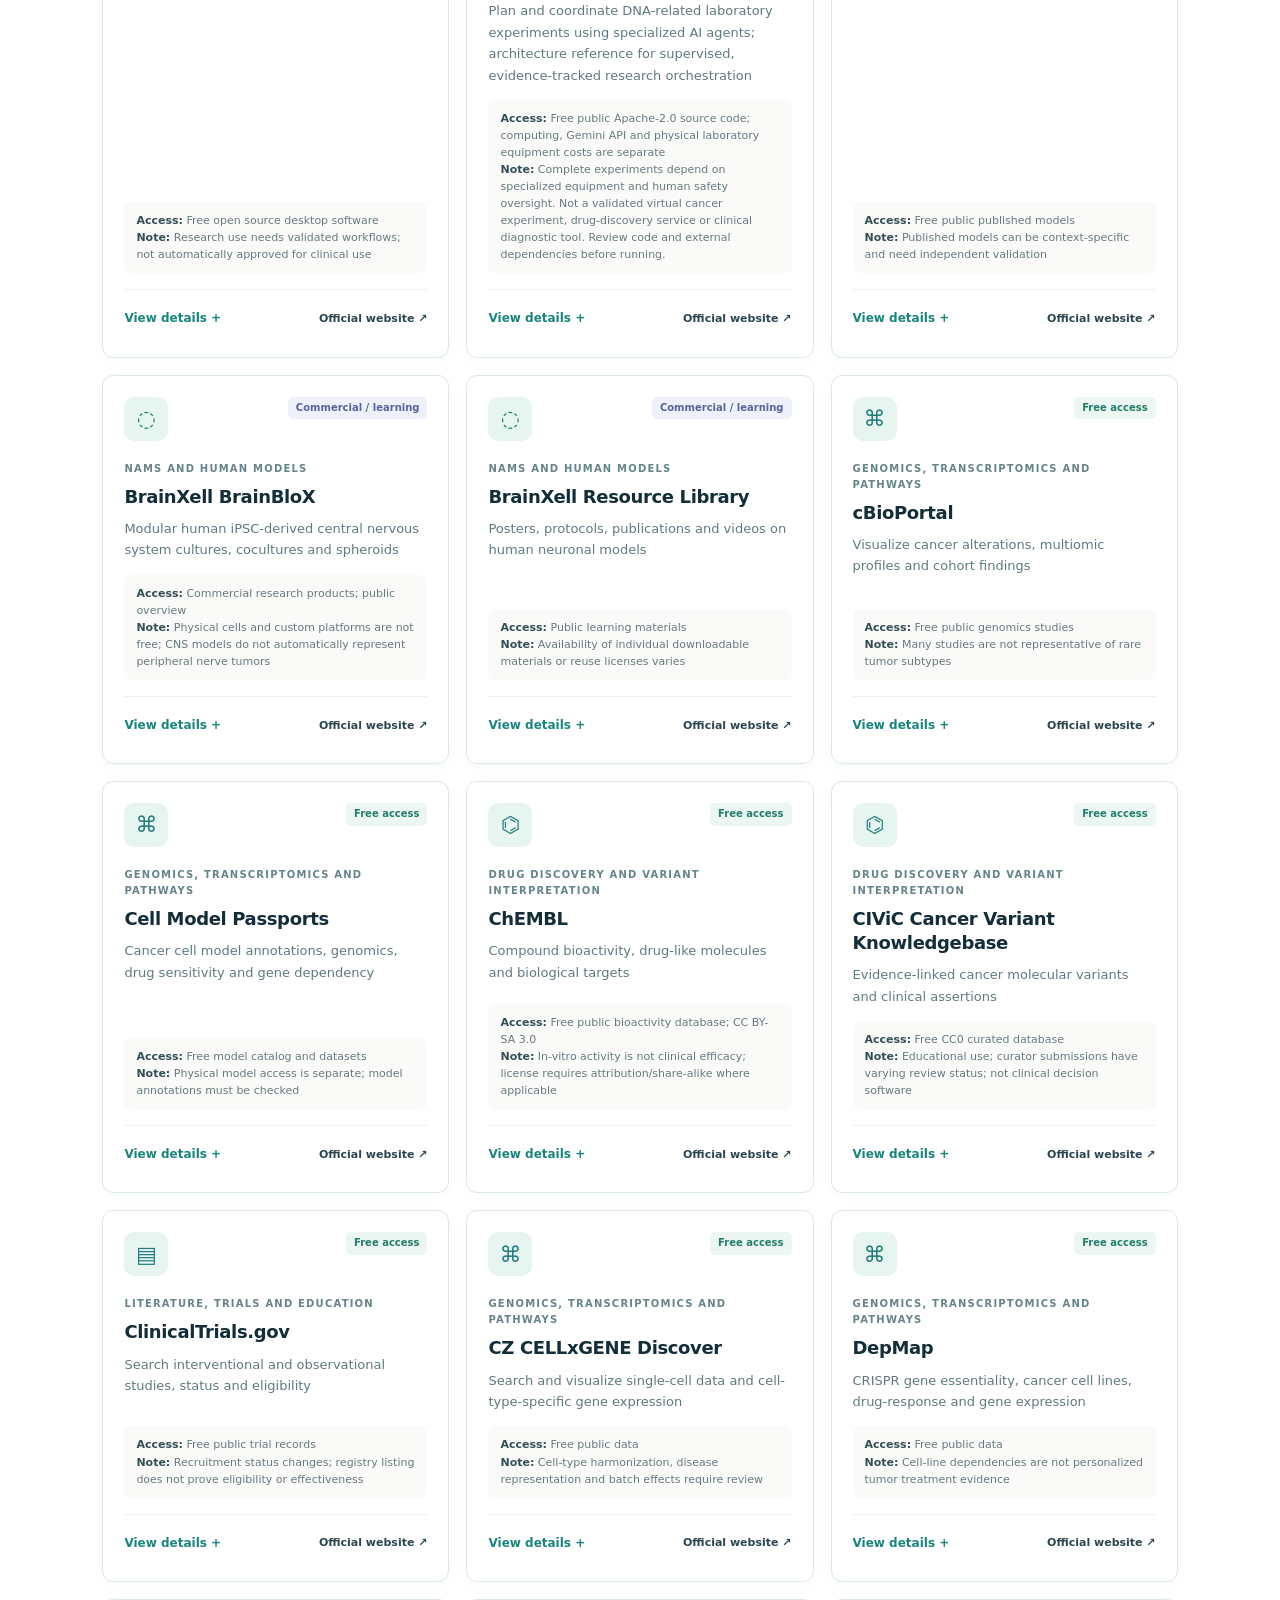
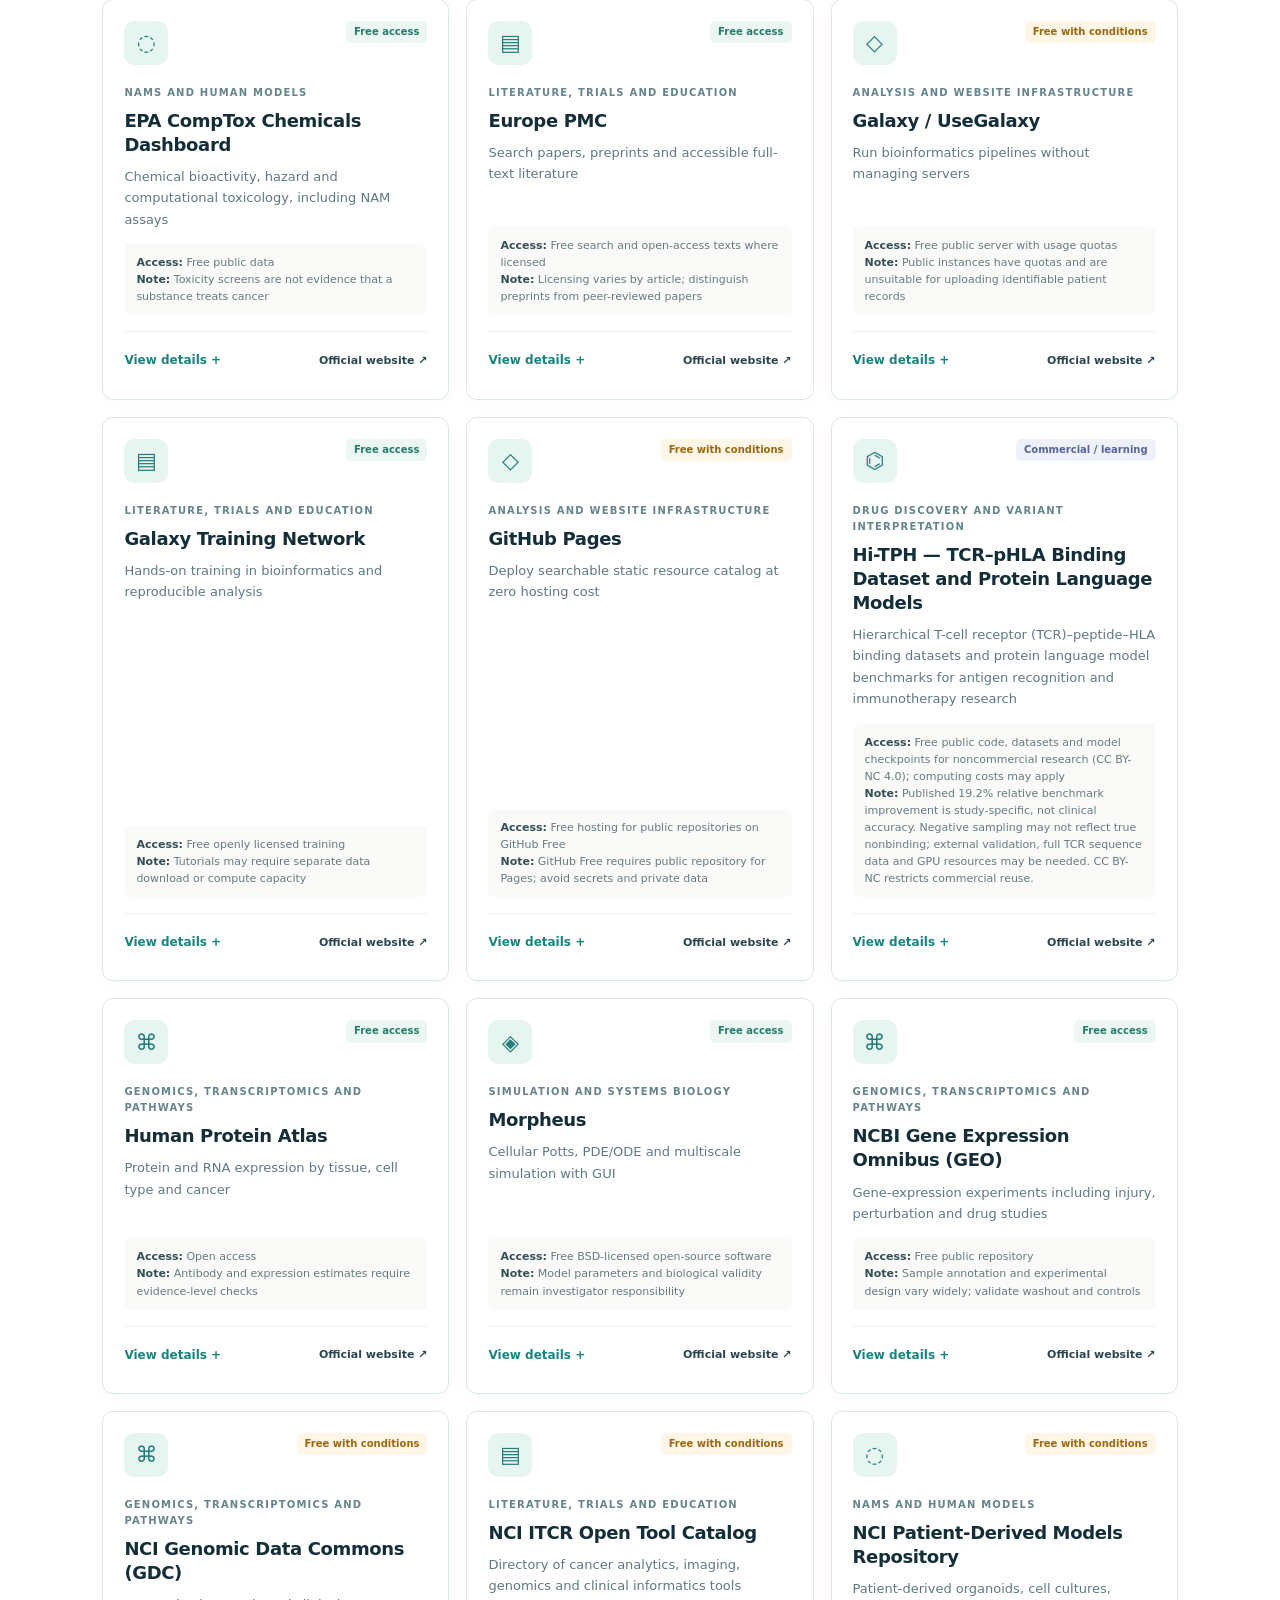
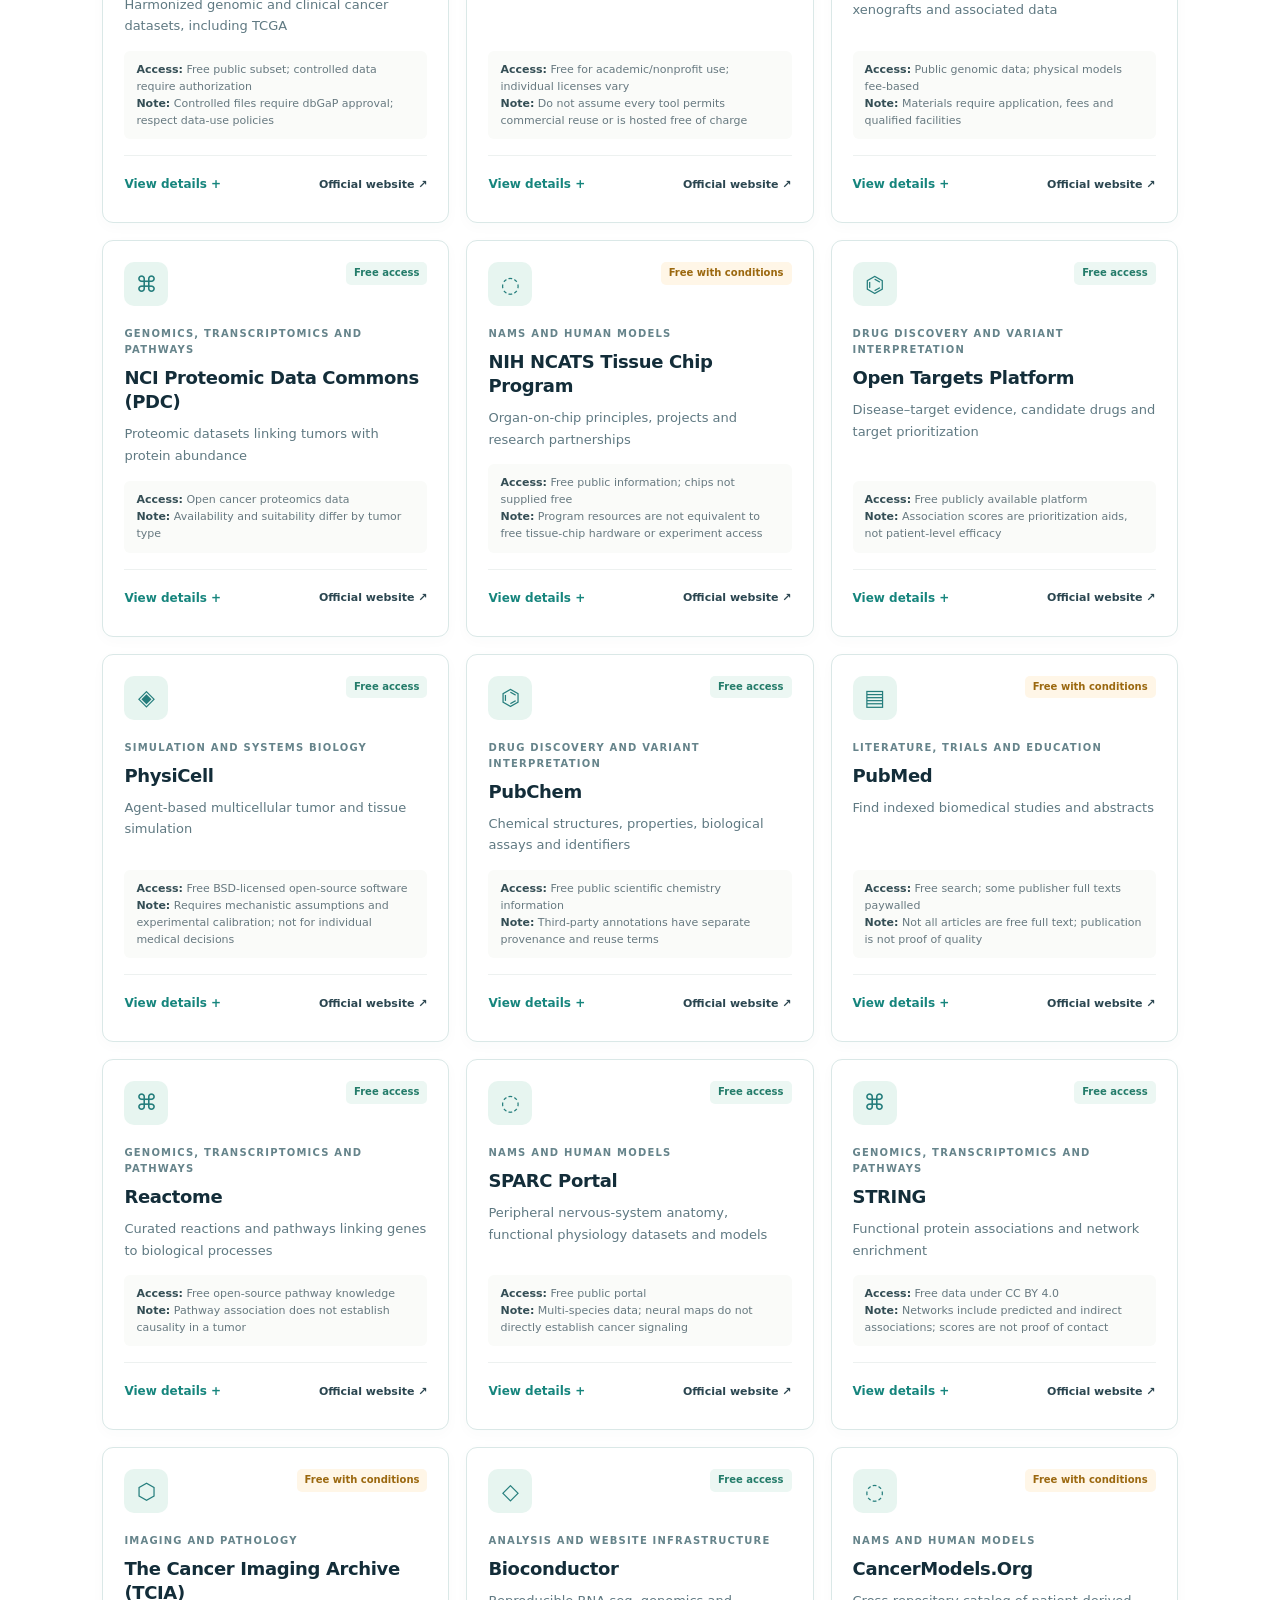
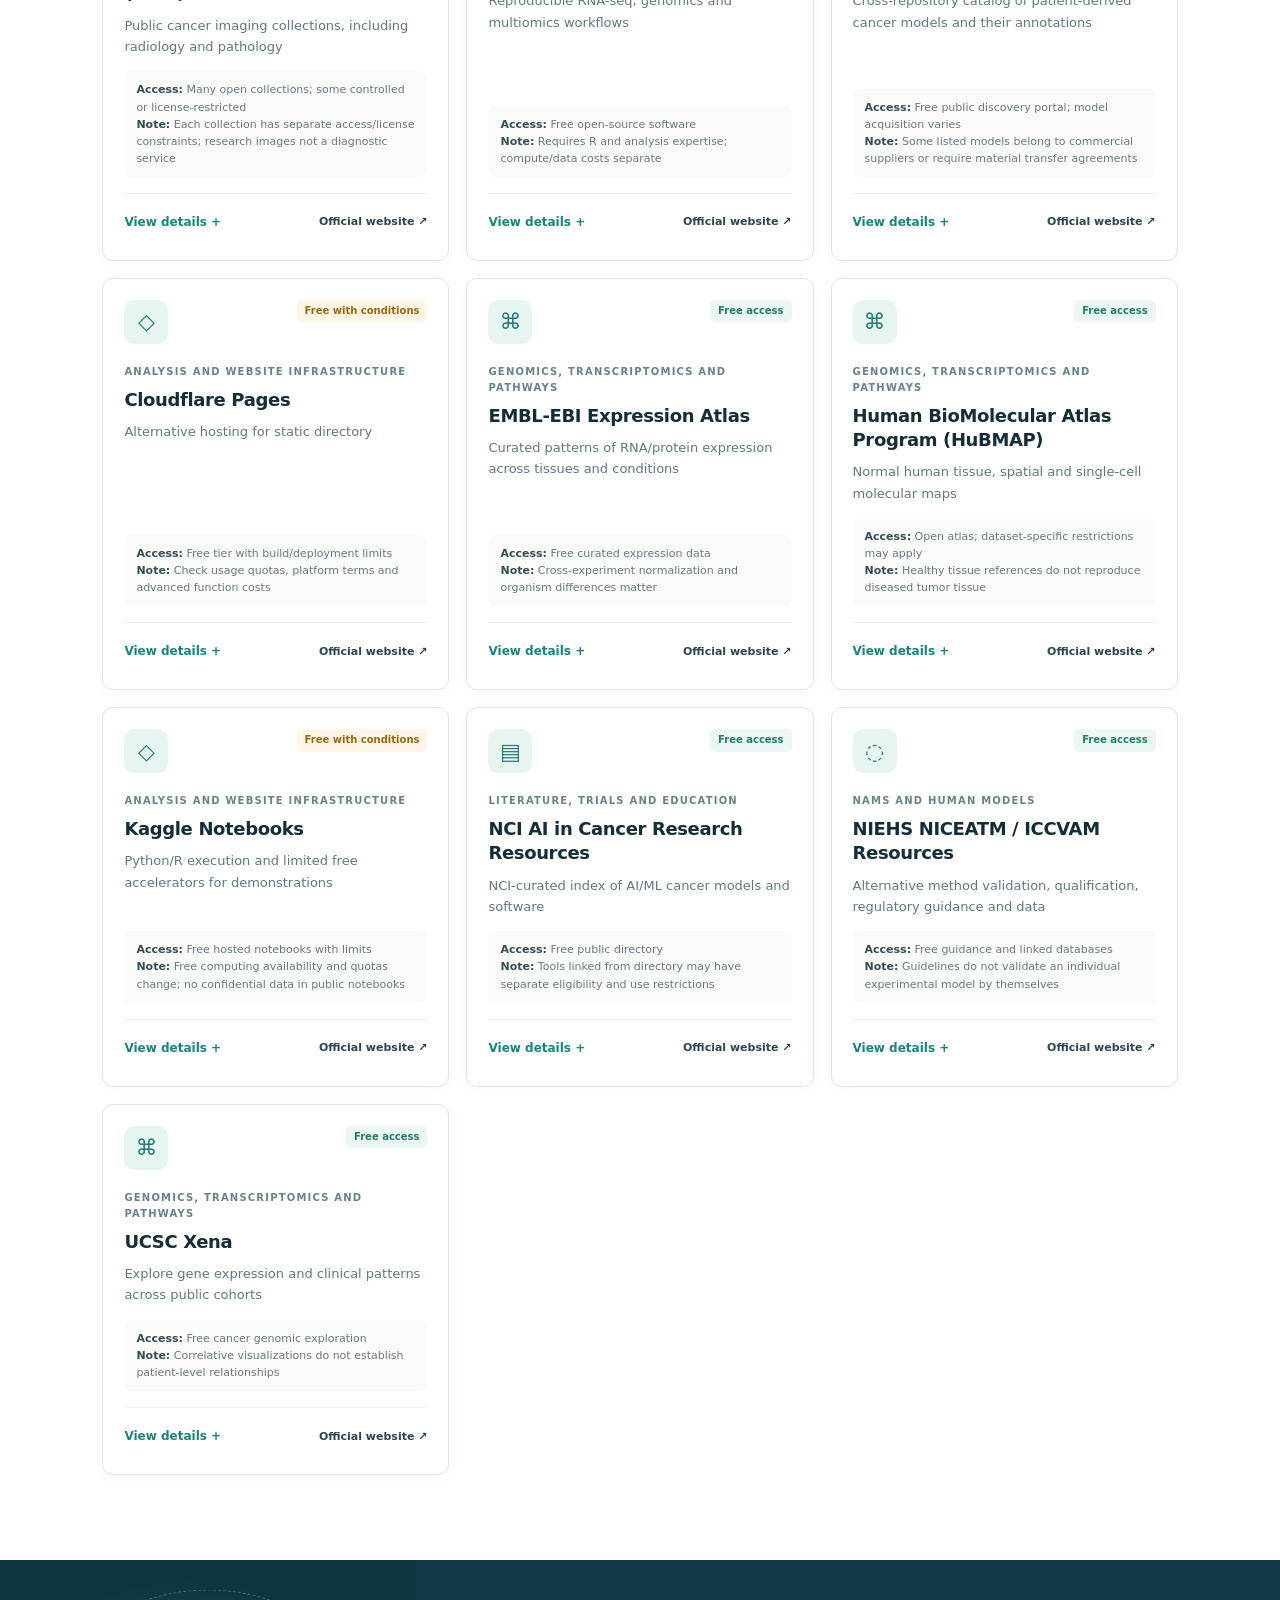
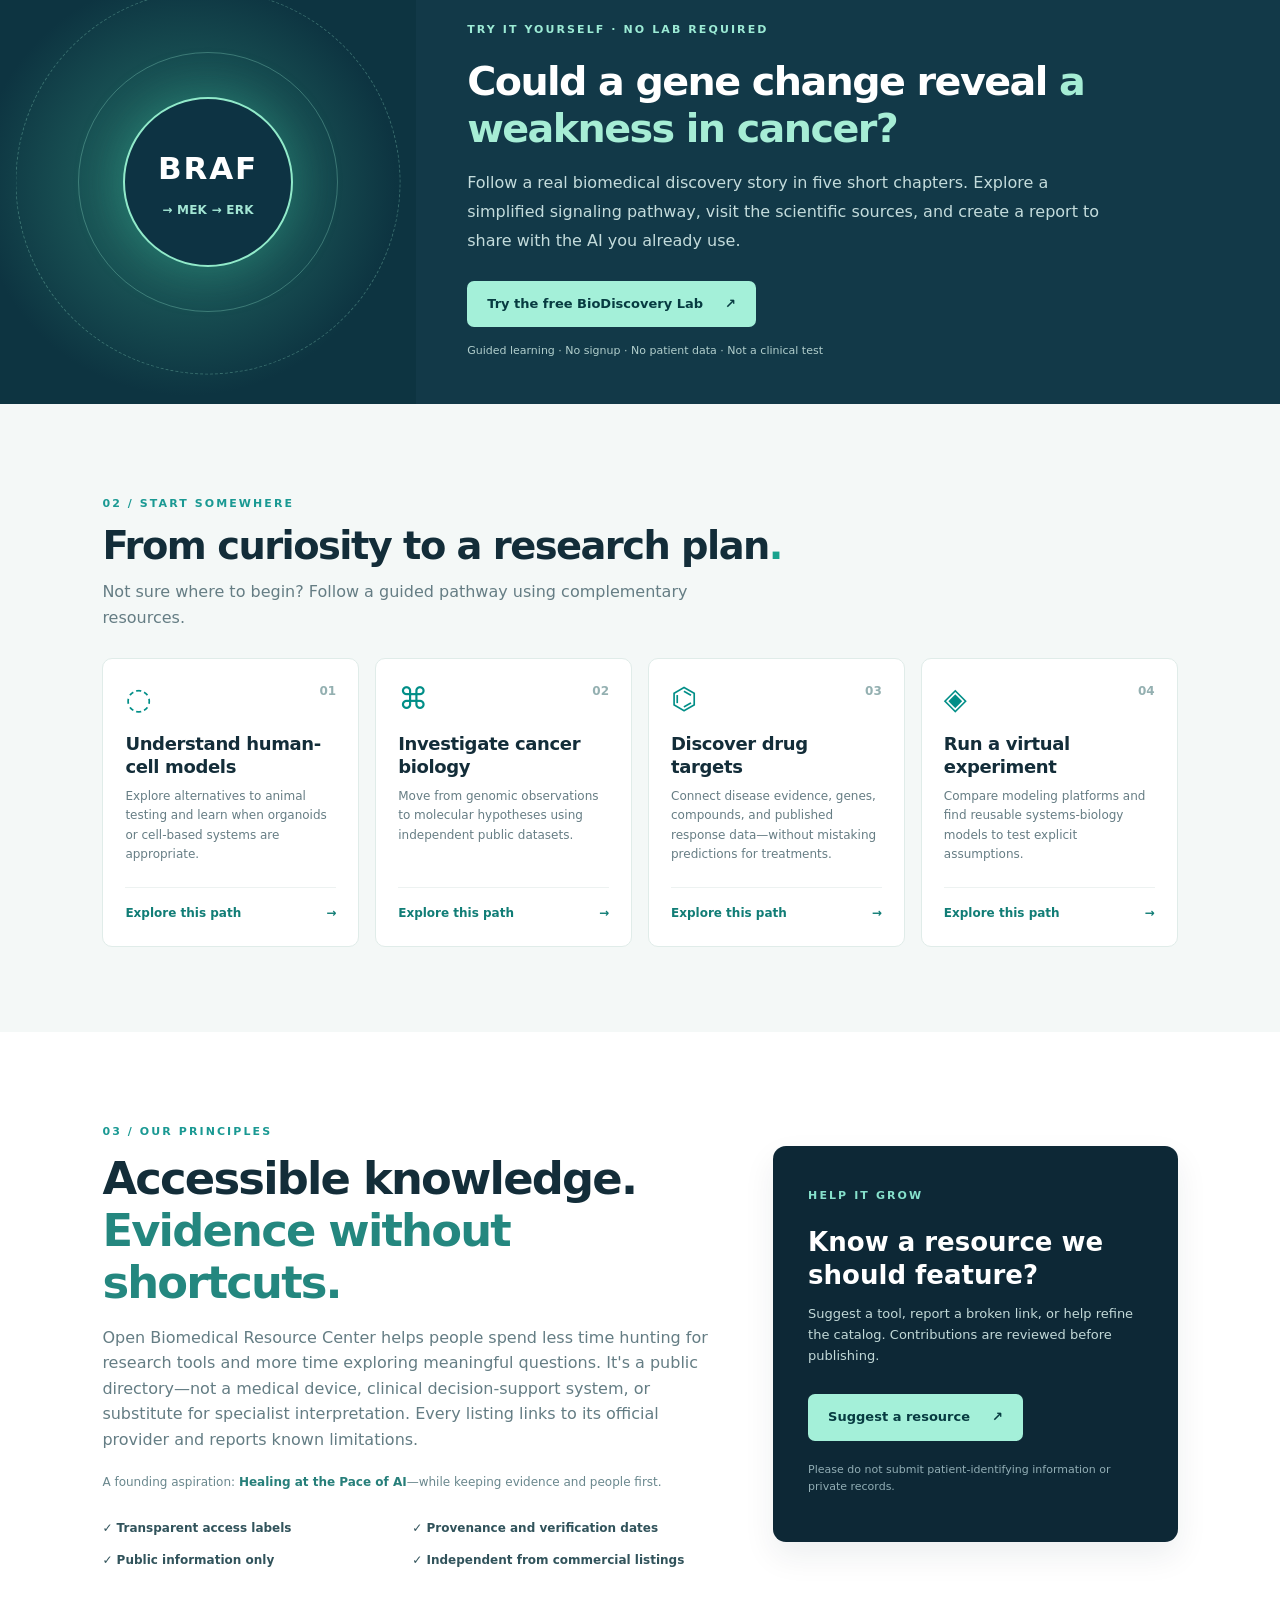
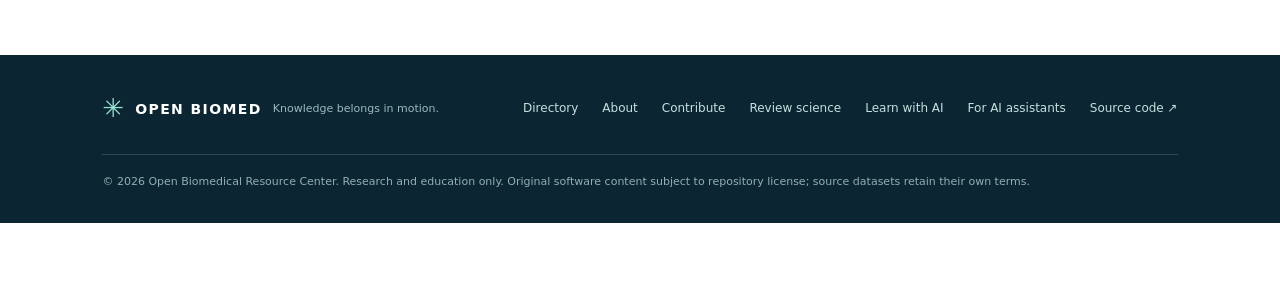
==== commit bfd5bcaa: "Integrate human and agent AI learning guides into public website and validation" ====
--- a/index.html
+++ b/index.html
@@ -32,7 +32,7 @@
         <a href="today.html">Today’s Story</a>
         <a href="#directory">All tools</a>
         <a href="lab/braf-melanoma.html">Try the Lab</a>
-        <a href="agent-access.html">AI / Agents</a>
+        <a href="ai-learning.html">Use AI</a>
         <a class="nav-github" href="https://github.com/davidwpace/open-biomedical-resource-center" target="_blank" rel="noopener noreferrer">GitHub <span aria-hidden="true">↗</span></a>
       </nav>
     </header>
@@ -131,7 +131,7 @@
         <div class="contribute-panel"><span class="section-kicker">HELP IT GROW</span><h3>Know a resource we should feature?</h3><p>Suggest a tool, report a broken link, or help refine the catalog. Contributions are reviewed before publishing.</p><a class="primary-button" href="https://github.com/davidwpace/open-biomedical-resource-center/issues/new" target="_blank" rel="noopener noreferrer">Suggest a resource <span aria-hidden="true">↗</span></a><p class="fine-print">Please do not submit patient-identifying information or private records.</p></div>
       </section>
     </main>
-    <footer class="site-footer"><div><span class="footer-mark">✳</span><strong>OPEN BIOMED</strong><small>Knowledge belongs in motion.</small></div><div class="footer-links"><a href="#directory">Directory</a><a href="#about">About</a><a href="contribute.html">Contribute</a><a href="review.html">Review science</a><a href="agent-access.html">For AI assistants</a><a href="https://github.com/davidwpace/open-biomedical-resource-center" target="_blank" rel="noopener noreferrer">Source code ↗</a></div><p>© <span id="year"></span> Open Biomedical Resource Center. Research and education only. Original software content subject to repository license; source datasets retain their own terms.</p></footer>
+    <footer class="site-footer"><div><span class="footer-mark">✳</span><strong>OPEN BIOMED</strong><small>Knowledge belongs in motion.</small></div><div class="footer-links"><a href="#directory">Directory</a><a href="#about">About</a><a href="contribute.html">Contribute</a><a href="review.html">Review science</a><a href="ai-learning.html">Learn with AI</a><a href="agent-access.html">For AI assistants</a><a href="https://github.com/davidwpace/open-biomedical-resource-center" target="_blank" rel="noopener noreferrer">Source code ↗</a></div><p>© <span id="year"></span> Open Biomedical Resource Center. Research and education only. Original software content subject to repository license; source datasets retain their own terms.</p></footer>
   </div>
 
   <noscript><p class="js-fallback">JavaScript is disabled. <a href="catalog.html">View all biomedical resources in the accessible HTML directory</a>.</p></noscript>
--- a/assets/theme.css
+++ b/assets/theme.css
@@ -39,3 +39,24 @@
 html[data-theme="dark"] :is(.site-header nav a,.lab-header nav a,.bar nav a){color:#eaf7f2!important}
 @media(max-width:550px){.color-theme-toggle{right:12px;bottom:12px;padding:10px 13px;font-size:13px}body{padding-bottom:70px}:is(.lesson-card p,.story-card p,.reason-choice,.stage-context,.evidence-reveal p,.lab-tool>p,.agent-main>p){font-size:15px}}
 @media(prefers-reduced-motion:reduce){.color-theme-toggle{transition:none}}
+
+/* A headline is a real link, not a second small card button. */
+:is(.lesson-card h2 a,.story-card h2 a){font:inherit!important;letter-spacing:inherit;text-decoration:none;color:inherit}
+:is(.lesson-card h2 a,.story-card h2 a):hover{text-decoration:underline;text-decoration-thickness:2px;text-underline-offset:4px}
+:is(.lesson-card h2 a,.story-card h2 a):focus-visible{outline:3px solid #268dc1;outline-offset:4px;border-radius:4px}
+
+/* Evidence-first AI tutoring is optional and entirely client-side. */
+.ai-assist{background:#edf8f2;border:1px solid #c8e1d6;border-radius:14px;padding:clamp(21px,3vw,30px);margin:28px 0 36px;color:#18424b}
+.ai-assist h2{font-size:clamp(24px,3vw,31px);line-height:1.23;letter-spacing:-.03em;margin:8px 0}
+.ai-assist p{font-size:16px;line-height:1.65;color:#466970}
+.ai-assist a{color:#116b65;font-weight:800}
+.ai-assist label{display:block;font-size:14px;font-weight:850;margin-top:18px}
+.ai-assist details{margin-top:17px;border-top:1px solid #b6d5c9;padding-top:16px}
+.ai-assist summary{font-weight:850;font-size:15px;cursor:pointer}
+.ai-assist textarea{display:block;width:100%;background:white;color:#203e46;border:1px solid #9dc8bf;padding:15px;border-radius:9px;line-height:1.6;font-size:14px;resize:vertical;margin-top:8px}
+.ai-assist .report-actions{margin:16px 0}.ai-assist #ai-prompt-status{min-height:1em;font-size:14px}
+html[data-theme="dark"] .ai-assist{background:#193b45!important;border-color:#567a81;color:#e9f6f3}
+html[data-theme="dark"] .ai-assist p,html[data-theme="dark"] .ai-assist label{color:#d0e5e4}
+html[data-theme="dark"] .ai-assist a{color:#b5f2de}
+html[data-theme="dark"] .ai-assist textarea{background:#0d2c37;color:#eaf8f5;border-color:#7a9e9c}
+@media(max-width:570px){.ai-assist .report-actions>*{width:100%;text-align:center}}
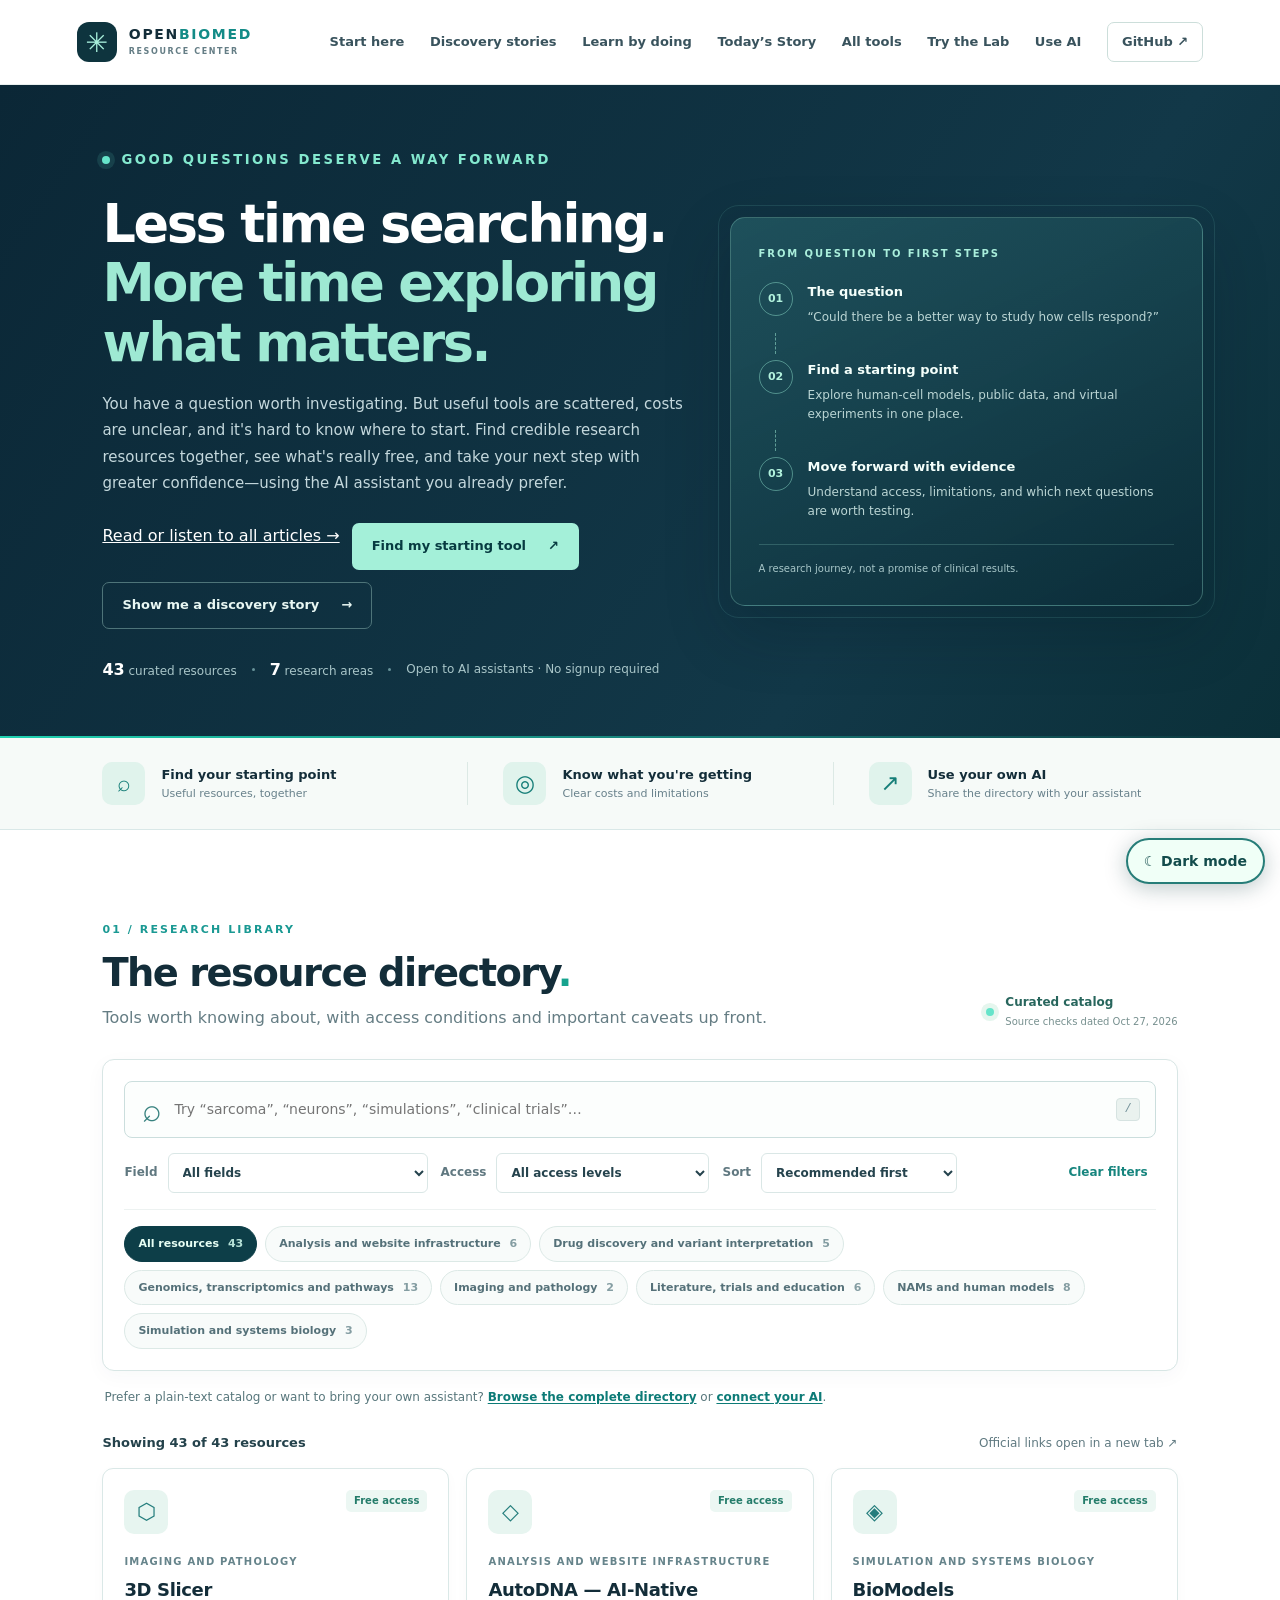
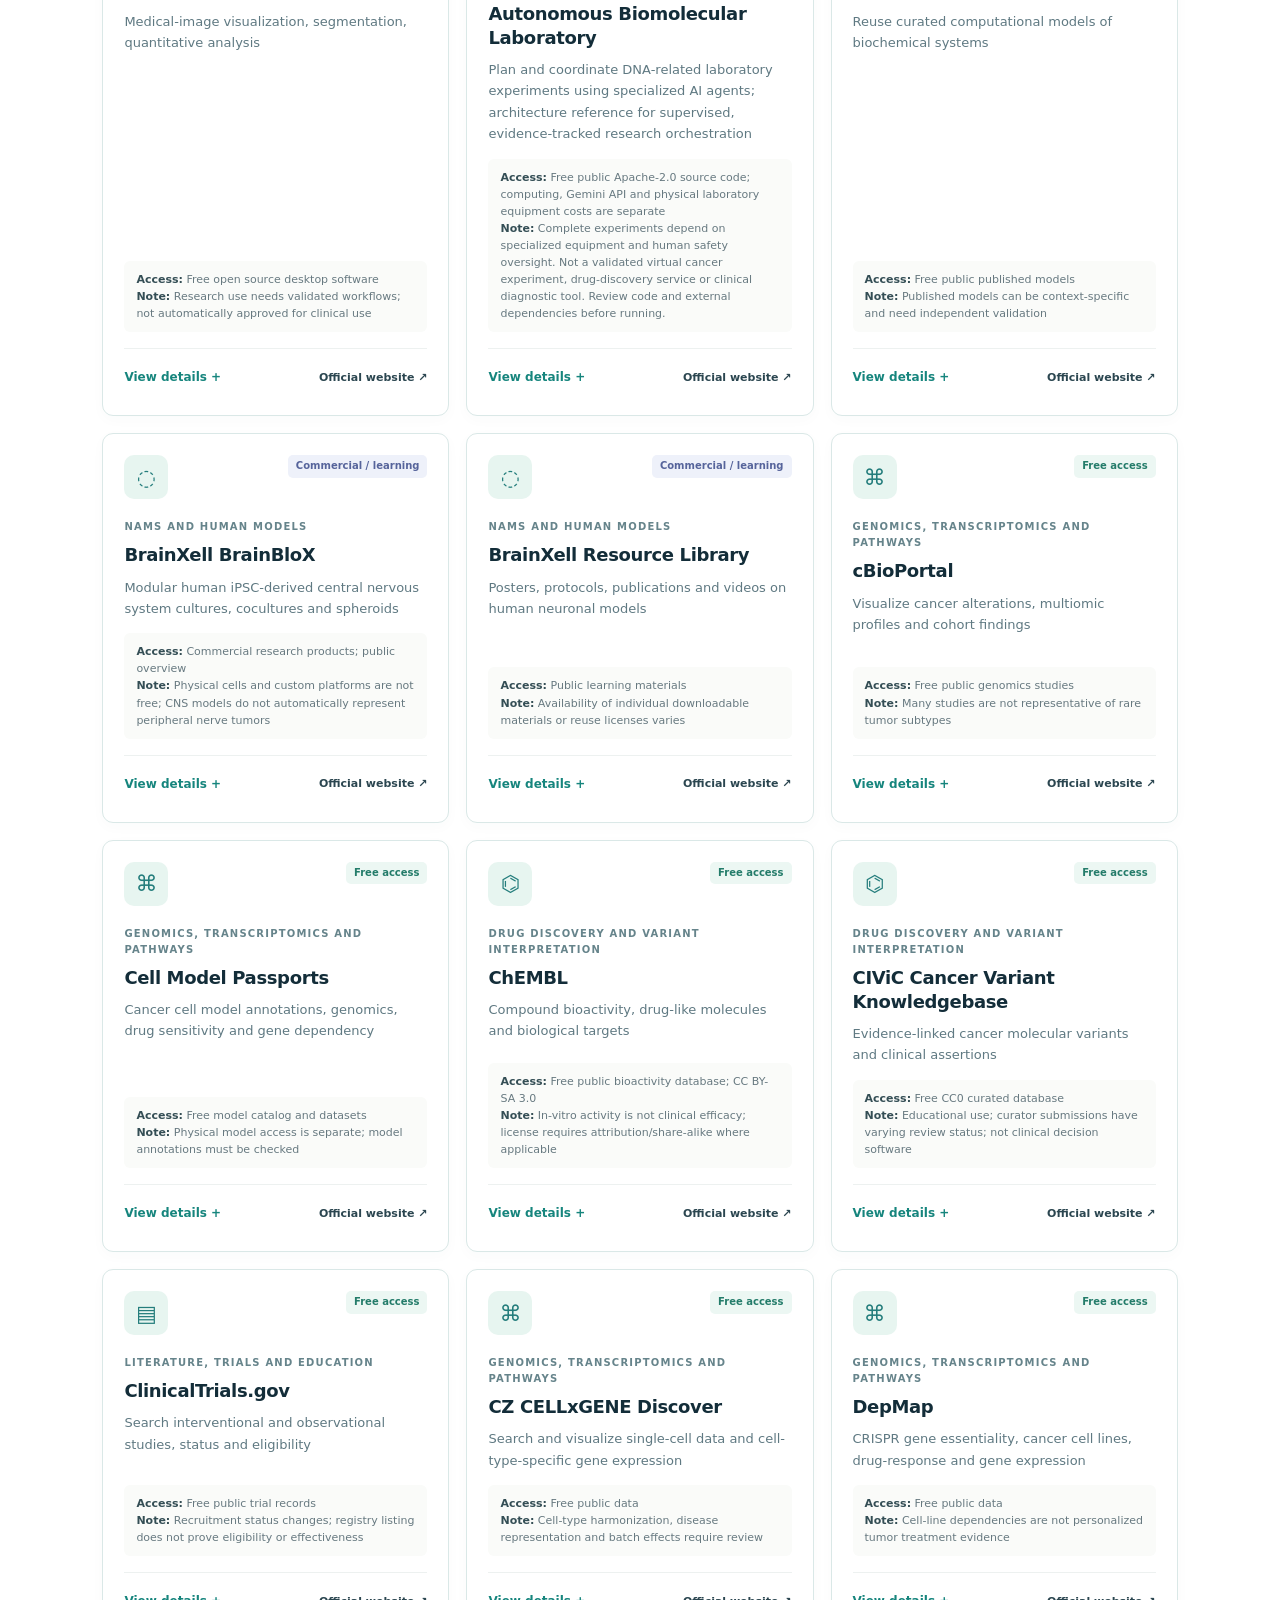
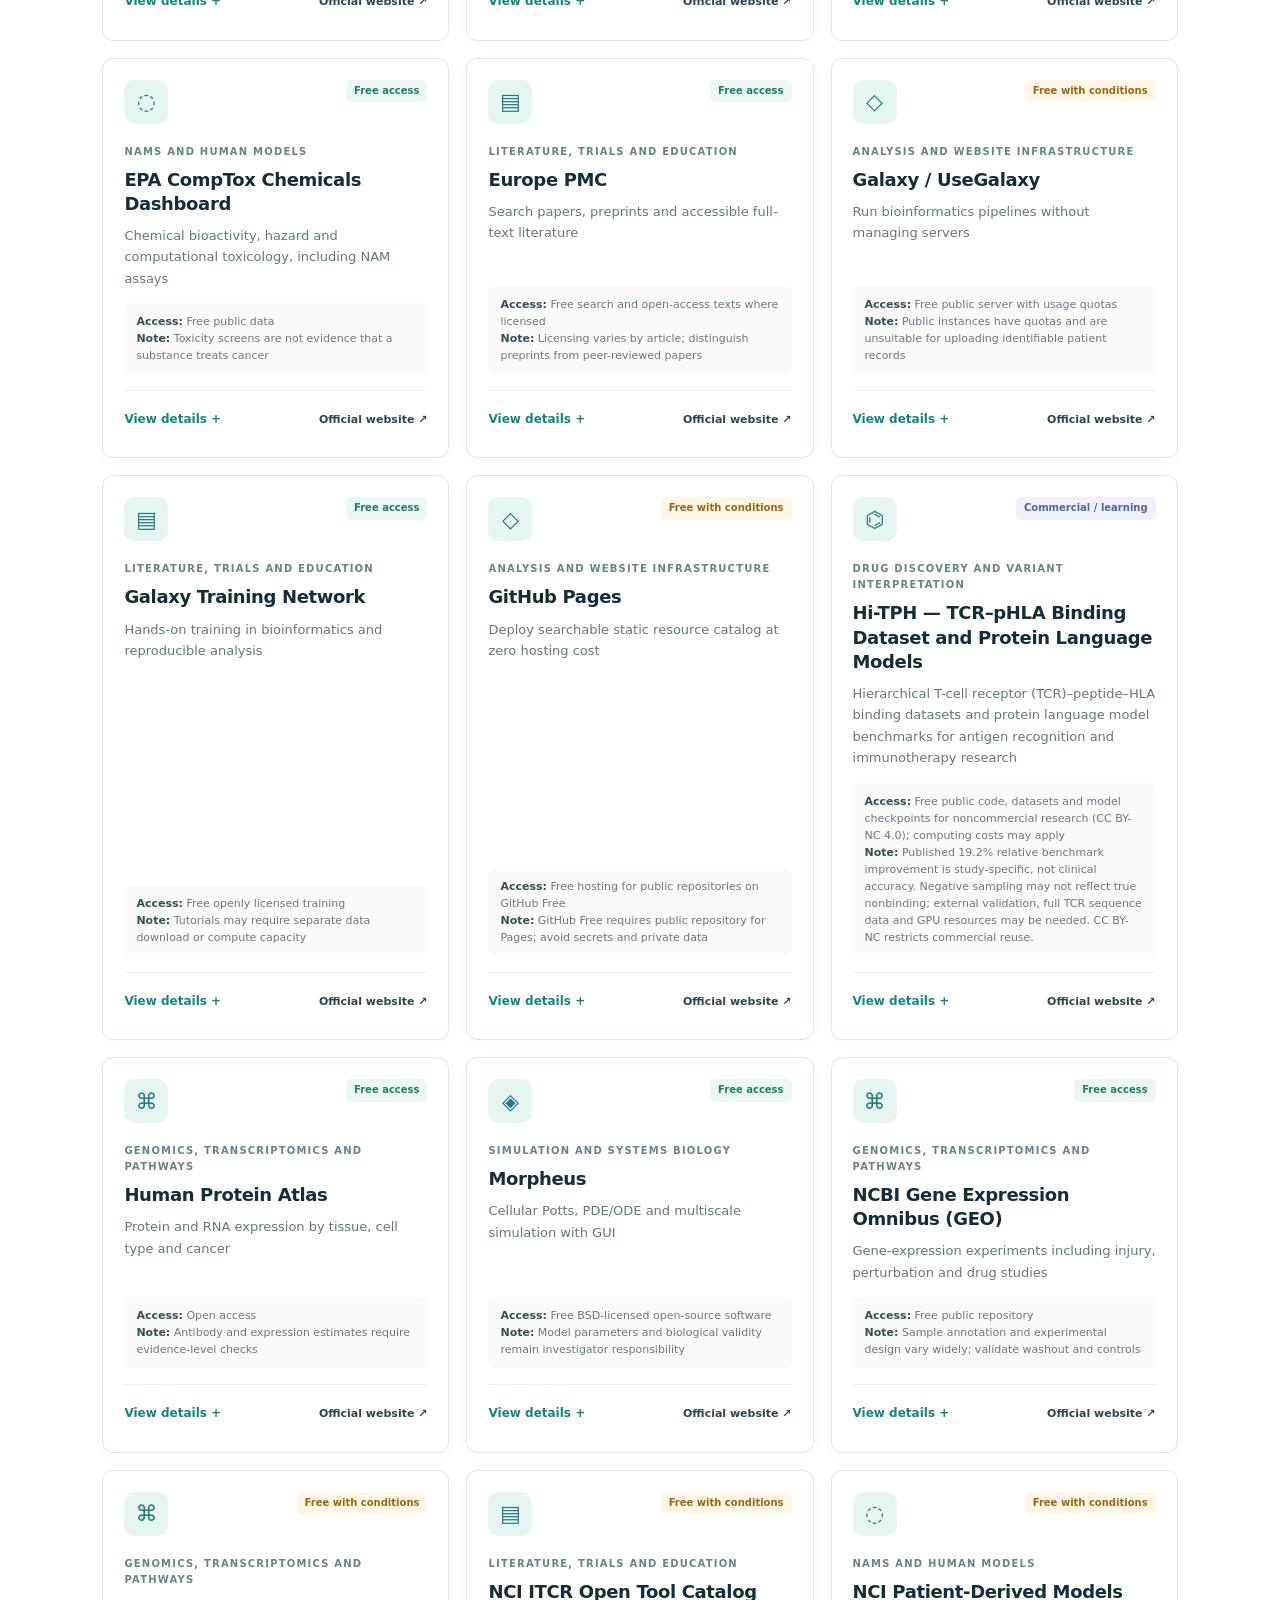
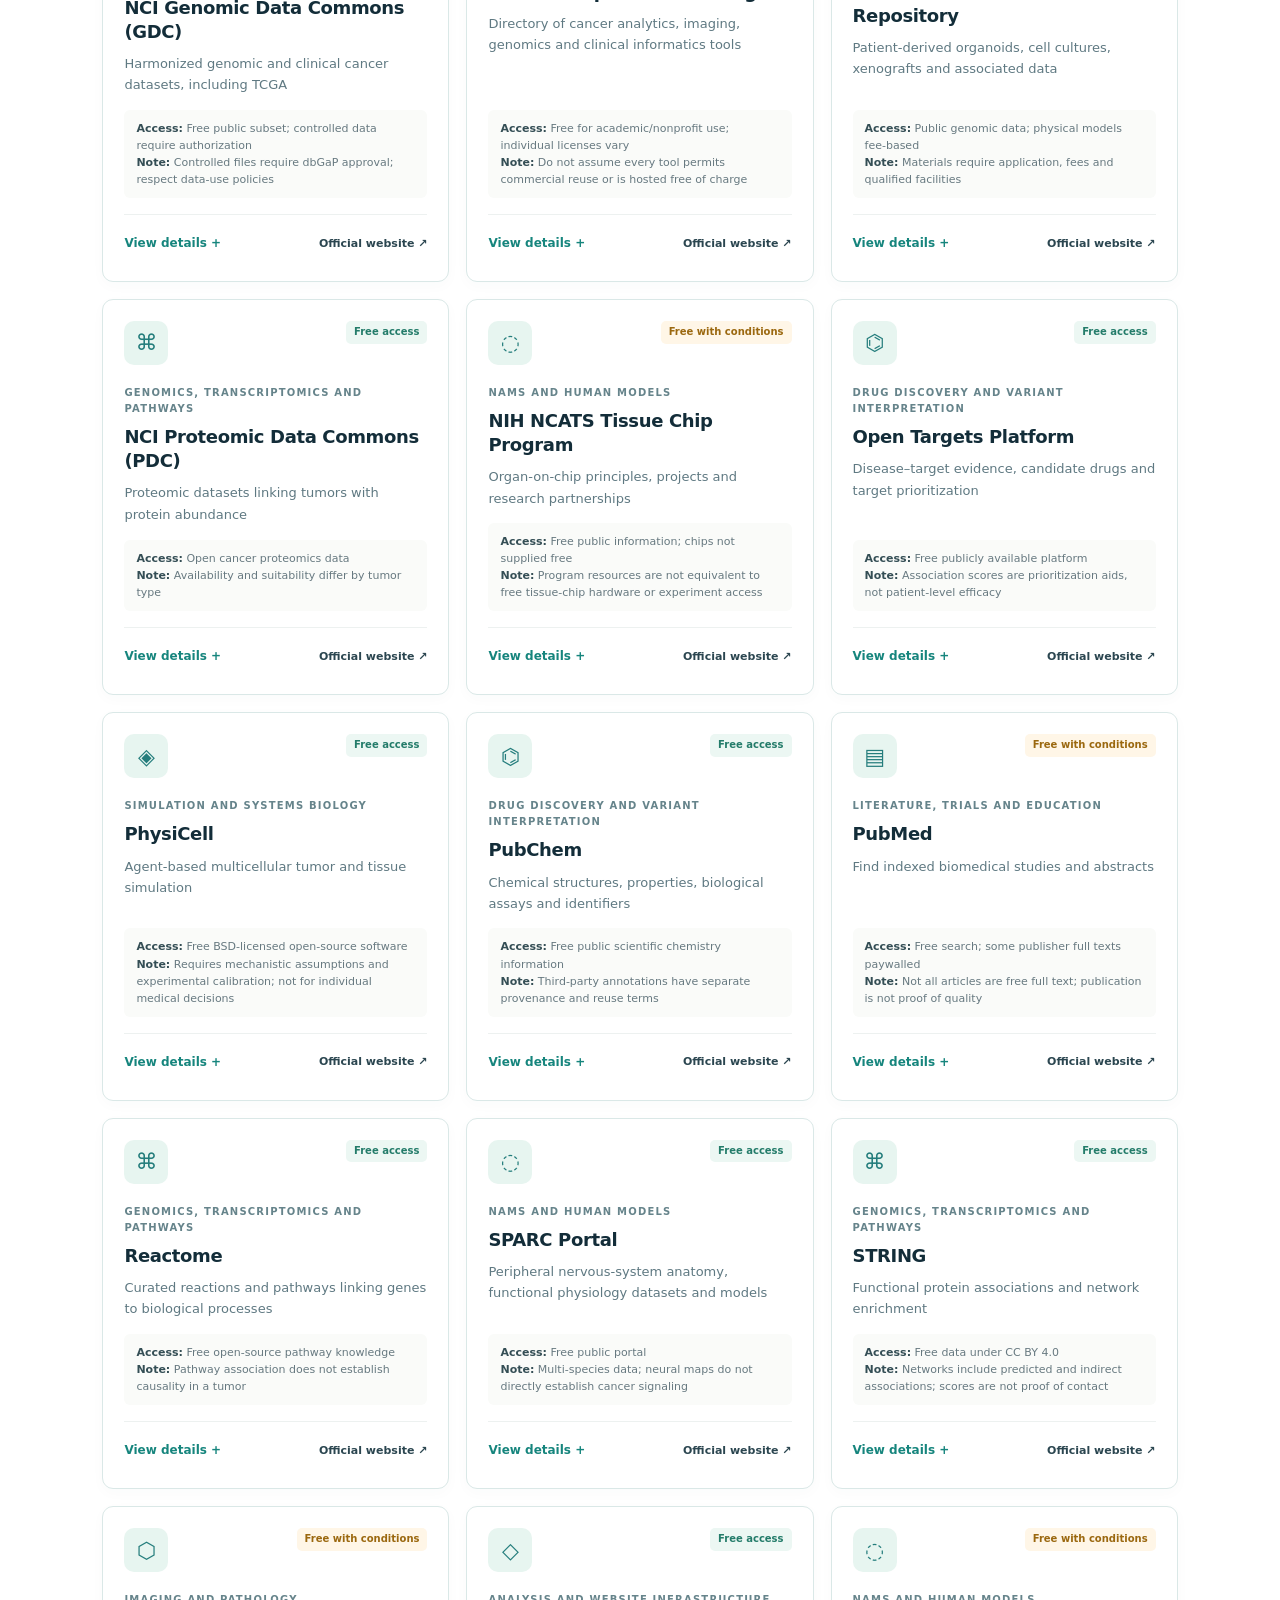
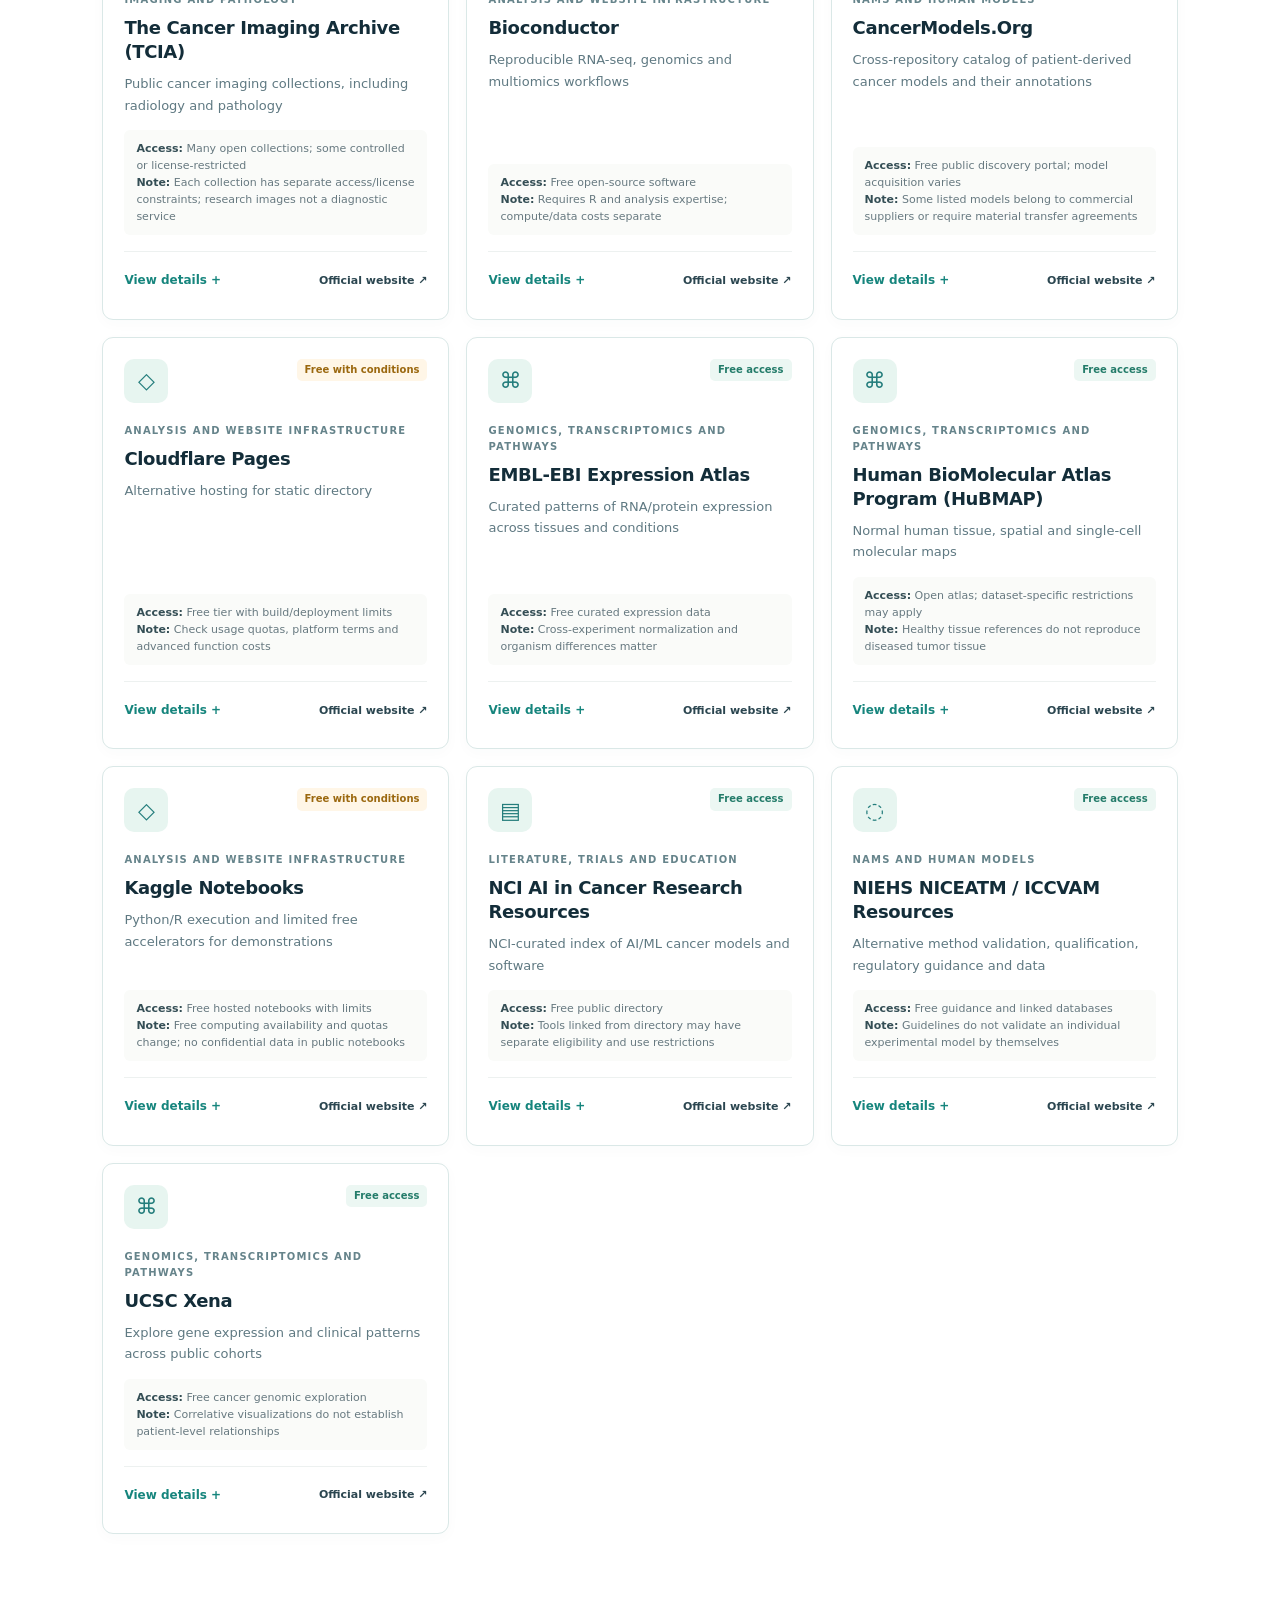
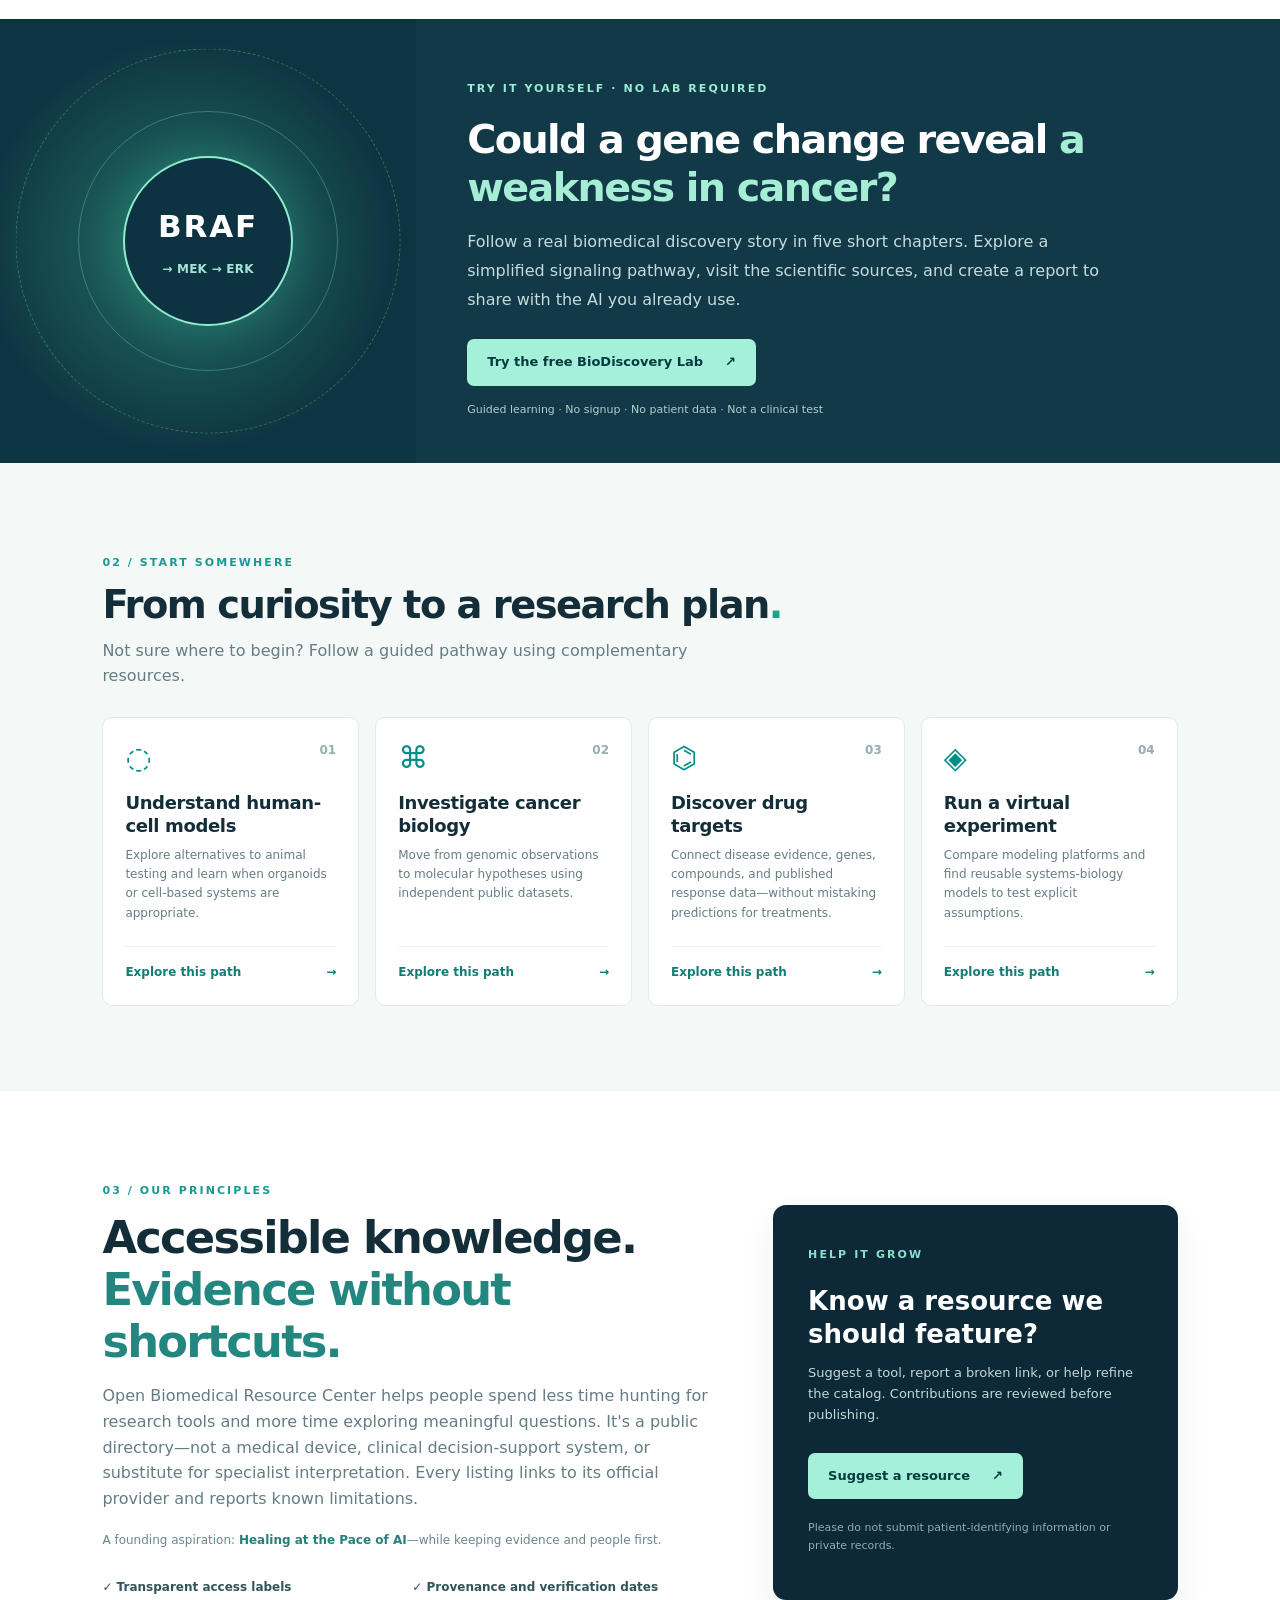
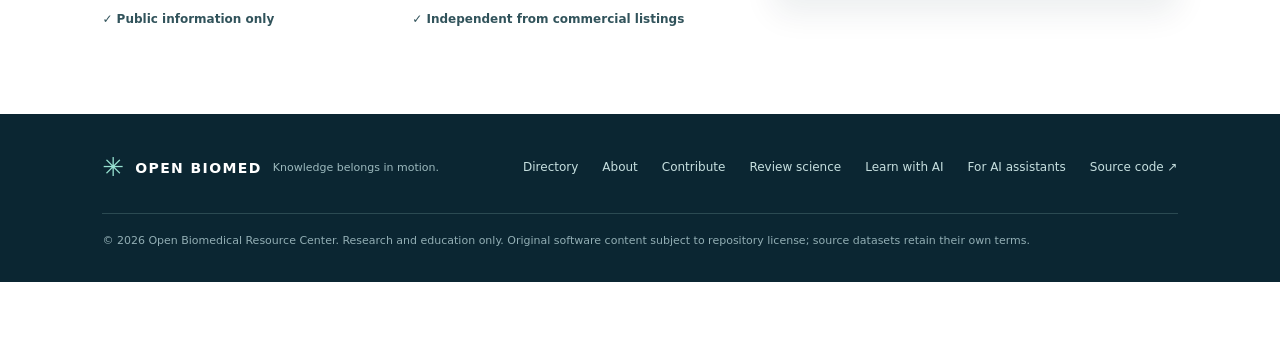
==== commit 67b9a6f7: "Publish prepared articles in one library and automate discovery draft intake" ====
--- a/index.html
+++ b/index.html
@@ -44,6 +44,7 @@
           <h1 id="hero-title">Less time searching. <em>More time exploring what matters.</em></h1>
           <p class="hero-description">You have a question worth investigating. But useful tools are scattered, costs are unclear, and it's hard to know where to start. Find credible research resources together, see what's really free, and take your next step with greater confidence—using the AI assistant you already prefer.</p>
           <div class="hero-buttons">
+            <a class="btn btn-secondary" href="articles.html">Read or listen to all articles →</a>
             <a class="primary-button" href="start.html">Find my starting tool <span aria-hidden="true">↗</span></a>
             <a class="secondary-button" href="stories.html">Show me a discovery story <span aria-hidden="true">→</span></a>
           </div>
